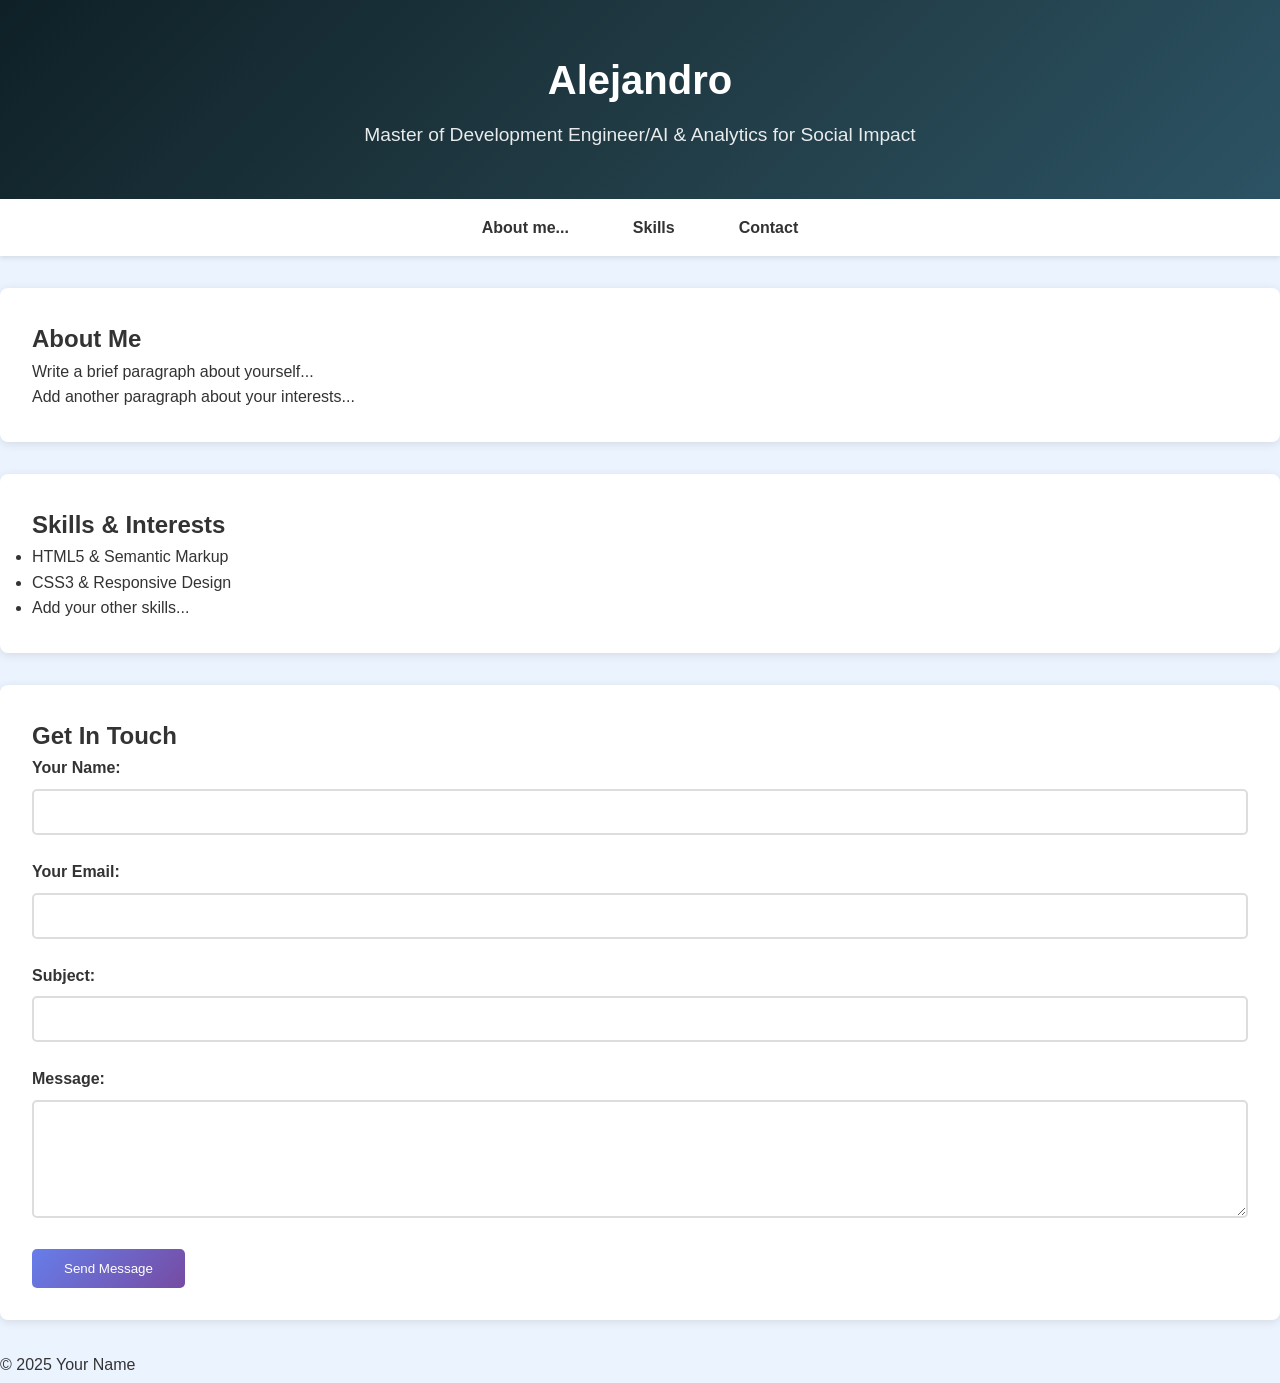
==== index.html @ a24b921d "New html and css structure with navigation and contact form" ====
<!DOCTYPE html>
<html lang="en">
<head>
    <meta charset="UTF-8">
    <meta name="viewport" content="width=device-width, initial-scale=1.0">
    <title>My Profile - [Your Name]</title>
    <link rel="stylesheet" href="style.css">
</head>
<body>
    <!-- Students will build the semantic structure here -->
    <!-- This starter gives them the basic HTML5 document structure -->
    
    <!-- Header section - students will add -->
    <header>
    <h1>Alejandro</h1>
    <p class="tagline">Master of Development Engineer/AI & Analytics for Social Impact</p>
</header>
    <!-- Main navigation - students will add -->
<nav>
    <ul>
        <li><a href="#about">About me...</a></li>
        <li><a href="#skills">Skills</a></li>
        <li><a href="#contact">Contact</a></li>
    </ul>
</nav>
    <!-- Main content area - students will add -->
    <main>
    <!-- We'll add sections here -->
    </main>
        <!-- About section -->
        <section id="about">
            <h2>About Me</h2>
            <p>Write a brief paragraph about yourself...</p>
            <p>Add another paragraph about your interests...</p>
        </section>


        <!-- Skills section -->
        <section id="skills">
            <h2>Skills & Interests</h2>
            <ul class="skills-list">
                <li>HTML5 & Semantic Markup</li>
                <li>CSS3 & Responsive Design</li>
                <li>Add your other skills...</li>
            </ul>
        </section>
        <!-- Contact section - forms will be introduced here -->
        <section id="contact">
            <h2>Get In Touch</h2>
            <p>
                <form action="#" method="post" class="contact-form">
                <div class="form-group">
                    <label for="name">Your Name:</label>
                    <input type="text" id="name" name="name" required>
                </div>
                
                <div class="form-group">
                    <label for="email">Your Email:</label>
                    <input type="email" id="email" name="email" required>
                </div>
                
                <div class="form-group">
                    <label for="subject">Subject:</label>
                    <input type="text" id="subject" name="subject">
                </div>
                
                <div class="form-group">
                    <label for="message">Message:</label>
                    <textarea id="message" name="message" rows="5" required></textarea>
                </div>
                
                <button type="submit">Send Message</button>
                </form>
            </p>
        </section>
        
    <!-- Footer - students will add -->
    <footer>
    <p>&copy; 2025 Your Name</p>
    </footer>
</body>
</html>
---- style.css ----
/* Week 3 Project - Personal Profile Page Starter CSS */

/* Reset and base styles */
* {
    margin: 0;
    padding: 0;
    box-sizing: border-box;
}

body {
    font-family: Arial, sans-serif;
    line-height: 1.6;
    color: #333;
    background-color: #ebf3ff;
}

/* Students will add styles here during the project */

/* Header styles - to be added */
header {
    background: linear-gradient(135deg, #0f2027 0%, #203a43 50%, #2c5364 100%);
    color: white;
    text-align: center;
    padding: 3rem 0;
}

header h1 {
    font-size: 2.5rem;
    margin-bottom: 0.5rem;
}

.tagline {
    font-size: 1.2rem;
    opacity: 0.9;
}
/* Navigation styles - to be added */
nav {
    background-color: white;
    padding: 1rem 0;
    box-shadow: 0 2px 5px rgba(0,0,0,0.1);
}

nav ul {
    list-style: none;
    display: flex;
    justify-content: center;
    gap: 2rem;
}

nav a {
    text-decoration: none;
    color: #333;
    font-weight: bold;
    padding: 0.5rem 1rem;
    border-radius: 5px;
    transition: background-color 0.3s ease;
}

nav a:hover {
    background-color: #667eea;
    color: white;
}
main {
    max-width: 800px;
    margin: 2rem auto;
    padding: 0 1rem;
}

section {
    background-color: white;
    margin-bottom: 2rem;
    padding: 2rem;
    border-radius: 8px;
    box-shadow: 0 2px 10px rgba(0,0,0,0.1);
}

/* Form styling */
.form-group {
    margin-bottom: 1.5rem;
}

label {
    display: block;
    margin-bottom: 0.5rem;
    font-weight: bold;
}

input[type="text"],
input[type="email"],
textarea {
    width: 100%;
    padding: 0.75rem;
    border: 2px solid #ddd;
    border-radius: 5px;
    font-size: 1rem;
}

input:focus,
textarea:focus {
    outline: none;
    border-color: #667eea;
}

button {
    background: linear-gradient(135deg, #667eea 0%, #764ba2 100%);
    color: white;
    padding: 0.75rem 2rem;
    border: none;
    border-radius: 5px;
    cursor: pointer;
}
/* Main content styles - to be added */

/* Form styles - to be added when we introduce forms */

/* Footer styles - to be added */
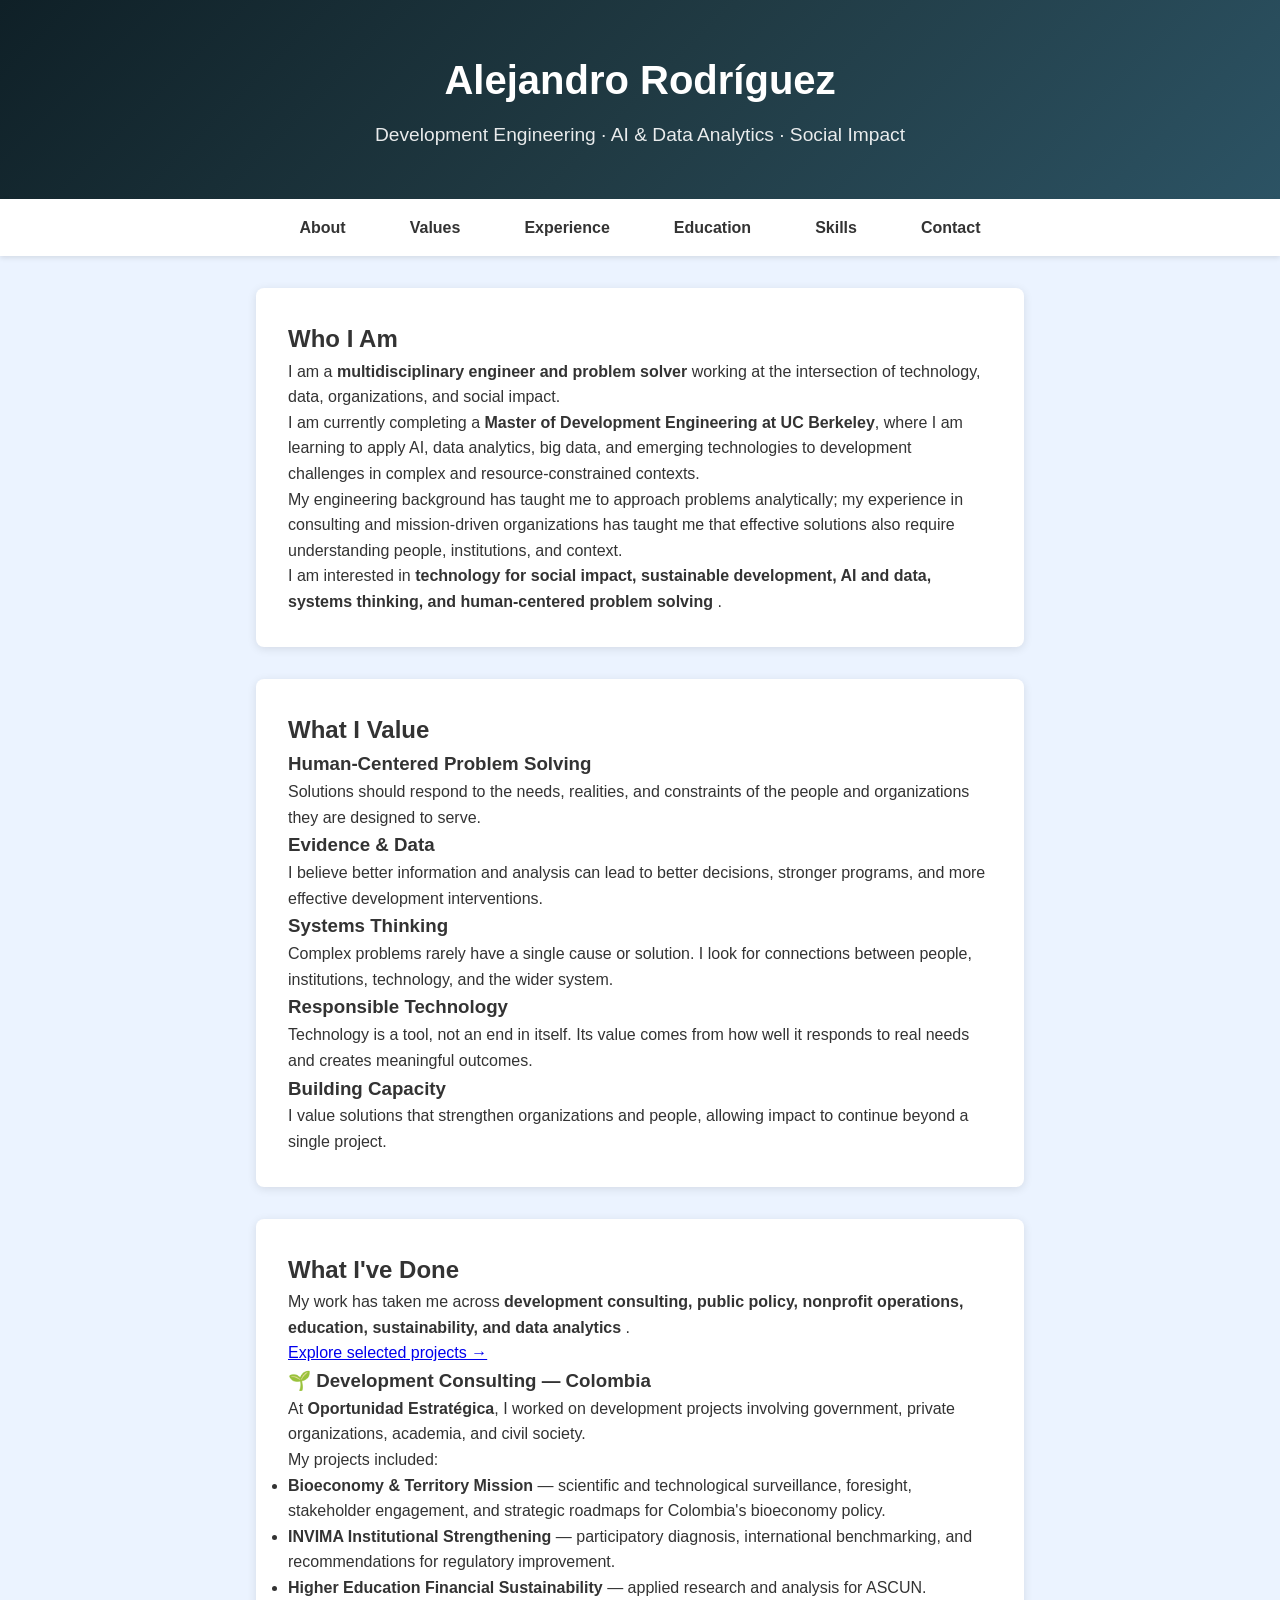
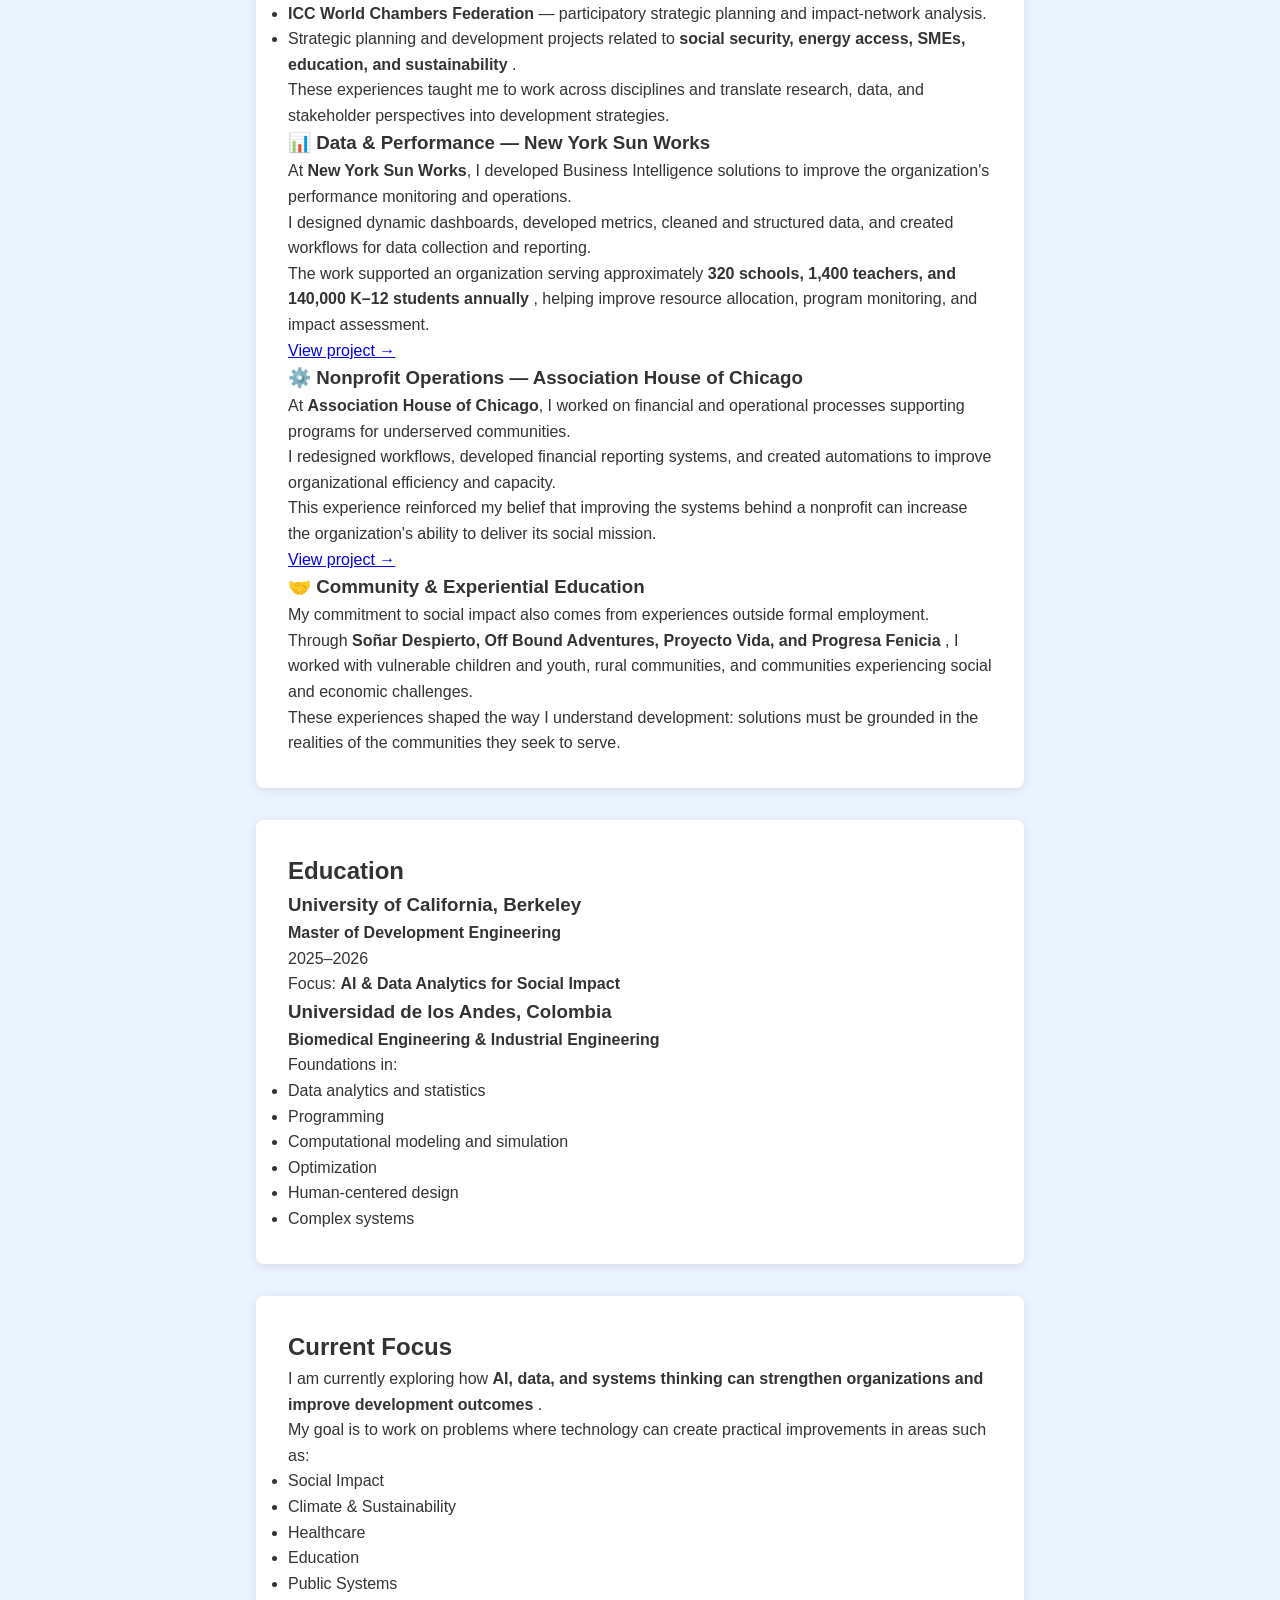
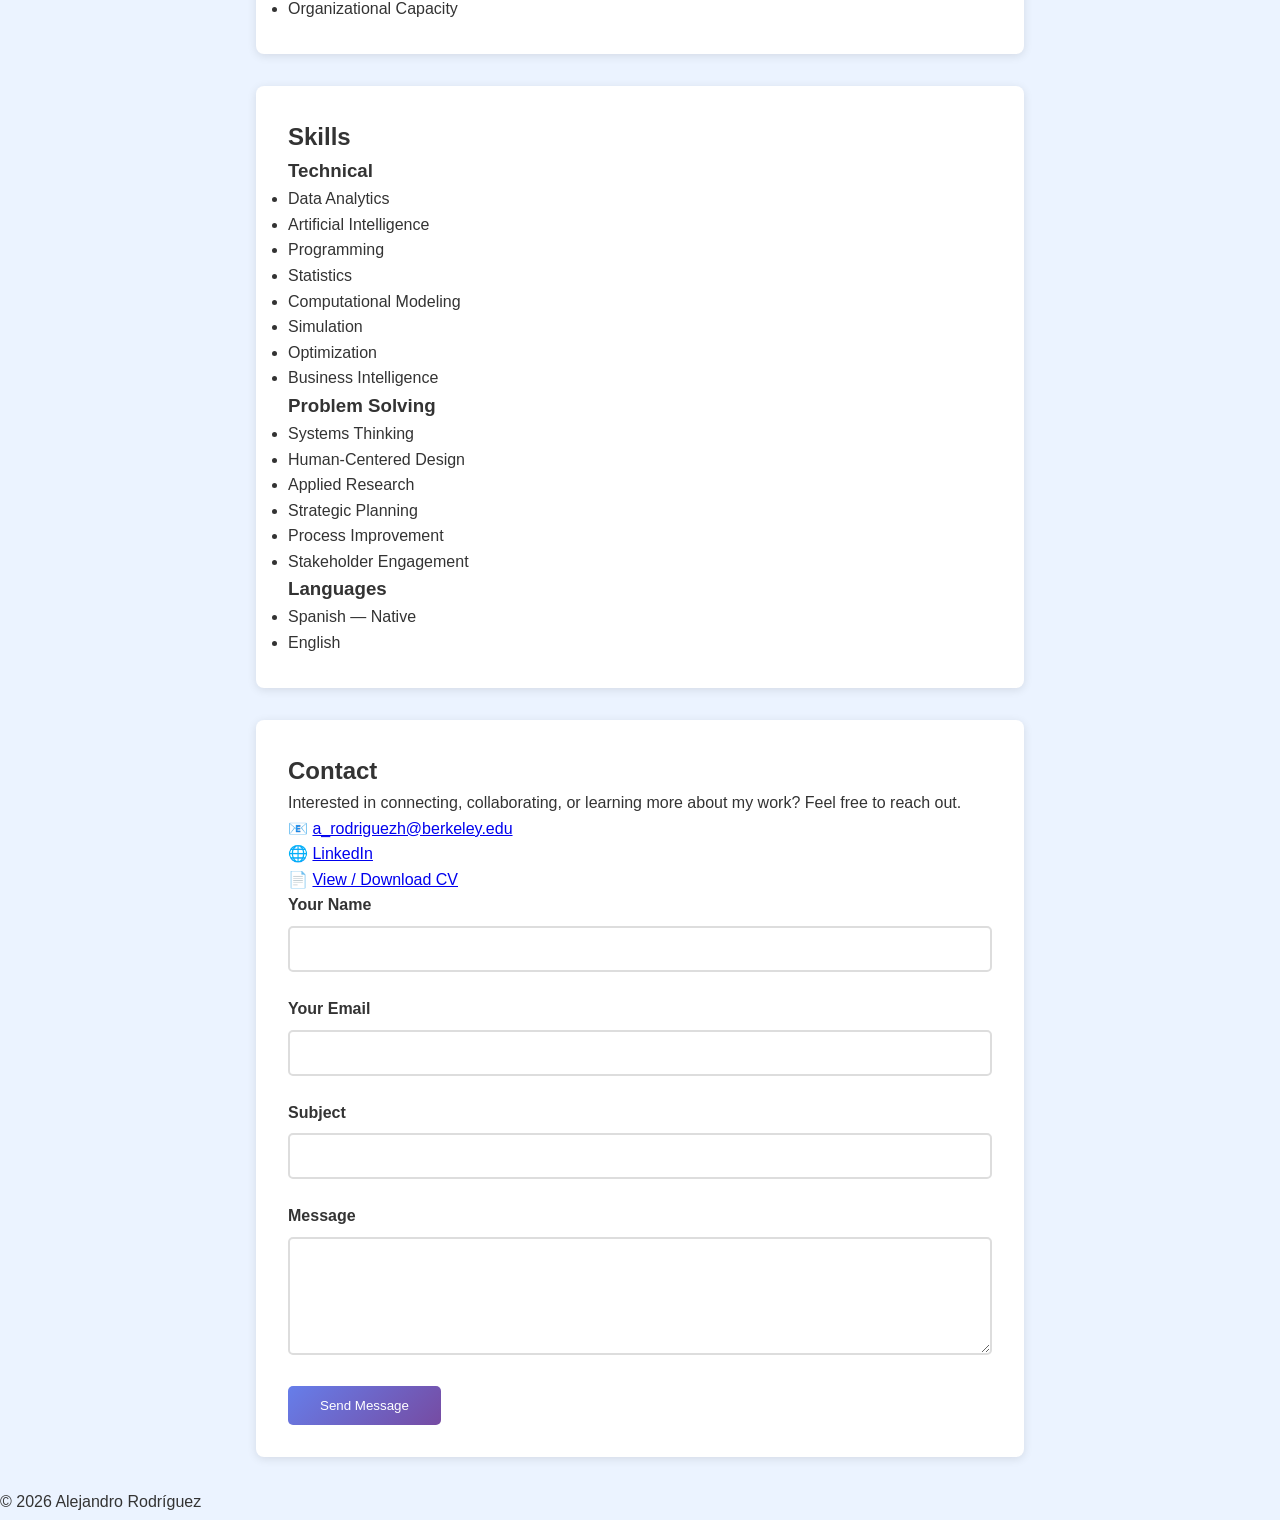
==== commit 619221f0: "New elements added to the html" ====
--- a/index.html
+++ b/index.html
@@ -1,82 +1,558 @@
 <!DOCTYPE html>
 <html lang="en">
+
 <head>
     <meta charset="UTF-8">
     <meta name="viewport" content="width=device-width, initial-scale=1.0">
-    <title>My Profile - [Your Name]</title>
+
+    <title>Alejandro Rodríguez | Development Engineering & Data</title>
+
+    <meta
+        name="description"
+        content="Personal portfolio of Alejandro Rodríguez, a multidisciplinary engineer working at the intersection of technology, data, development, and social impact."
+    >
+
     <link rel="stylesheet" href="style.css">
 </head>
+
 <body>
-    <!-- Students will build the semantic structure here -->
-    <!-- This starter gives them the basic HTML5 document structure -->
-    
-    <!-- Header section - students will add -->
+
+    <!-- =========================================================
+         HEADER / HERO
+         ========================================================= -->
     <header>
-    <h1>Alejandro</h1>
-    <p class="tagline">Master of Development Engineer/AI & Analytics for Social Impact</p>
-</header>
-    <!-- Main navigation - students will add -->
-<nav>
-    <ul>
-        <li><a href="#about">About me...</a></li>
-        <li><a href="#skills">Skills</a></li>
-        <li><a href="#contact">Contact</a></li>
-    </ul>
-</nav>
-    <!-- Main content area - students will add -->
+        <h1>Alejandro Rodríguez</h1>
+
+        <p class="tagline">
+            Development Engineering · AI & Data Analytics · Social Impact
+        </p>
+    </header>
+
+
+    <!-- =========================================================
+         NAVIGATION
+         ========================================================= -->
+    <nav aria-label="Main navigation">
+        <ul>
+            <li><a href="#about">About</a></li>
+            <li><a href="#values">Values</a></li>
+            <li><a href="#experience">Experience</a></li>
+            <li><a href="#education">Education</a></li>
+            <li><a href="#skills">Skills</a></li>
+            <li><a href="#contact">Contact</a></li>
+        </ul>
+    </nav>
+
+
+    <!-- =========================================================
+         MAIN CONTENT
+         ========================================================= -->
     <main>
-    <!-- We'll add sections here -->
+
+        <!-- =====================================================
+             WHO I AM
+             ===================================================== -->
+        <section id="about">
+            <h2>Who I Am</h2>
+
+            <p>
+                I am a <strong>multidisciplinary engineer and problem solver</strong>
+                working at the intersection of technology, data, organizations,
+                and social impact.
+            </p>
+
+            <p>
+                I am currently completing a
+                <strong>Master of Development Engineering at UC Berkeley</strong>,
+                where I am learning to apply AI, data analytics, big data, and
+                emerging technologies to development challenges in complex and
+                resource-constrained contexts.
+            </p>
+
+            <p>
+                My engineering background has taught me to approach problems
+                analytically; my experience in consulting and mission-driven
+                organizations has taught me that effective solutions also require
+                understanding people, institutions, and context.
+            </p>
+
+            <p>
+                I am interested in
+                <strong>
+                    technology for social impact, sustainable development,
+                    AI and data, systems thinking, and human-centered
+                    problem solving
+                </strong>.
+            </p>
+        </section>
+
+
+        <!-- =====================================================
+             WHAT I VALUE
+             ===================================================== -->
+        <section id="values">
+            <h2>What I Value</h2>
+
+            <div class="values-grid">
+
+                <article class="value-card">
+                    <h3>Human-Centered Problem Solving</h3>
+                    <p>
+                        Solutions should respond to the needs, realities, and
+                        constraints of the people and organizations they are
+                        designed to serve.
+                    </p>
+                </article>
+
+                <article class="value-card">
+                    <h3>Evidence &amp; Data</h3>
+                    <p>
+                        I believe better information and analysis can lead to
+                        better decisions, stronger programs, and more effective
+                        development interventions.
+                    </p>
+                </article>
+
+                <article class="value-card">
+                    <h3>Systems Thinking</h3>
+                    <p>
+                        Complex problems rarely have a single cause or solution.
+                        I look for connections between people, institutions,
+                        technology, and the wider system.
+                    </p>
+                </article>
+
+                <article class="value-card">
+                    <h3>Responsible Technology</h3>
+                    <p>
+                        Technology is a tool, not an end in itself. Its value
+                        comes from how well it responds to real needs and creates
+                        meaningful outcomes.
+                    </p>
+                </article>
+
+                <article class="value-card">
+                    <h3>Building Capacity</h3>
+                    <p>
+                        I value solutions that strengthen organizations and
+                        people, allowing impact to continue beyond a single
+                        project.
+                    </p>
+                </article>
+
+            </div>
+        </section>
+
+
+        <!-- =====================================================
+             EXPERIENCE / WHAT I'VE DONE
+             ===================================================== -->
+        <section id="experience">
+            <h2>What I've Done</h2>
+
+            <p>
+                My work has taken me across
+                <strong>
+                    development consulting, public policy, nonprofit operations,
+                    education, sustainability, and data analytics
+                </strong>.
+            </p>
+
+            <p>
+                <a href="projects.html">Explore selected projects →</a>
+            </p>
+
+
+            <!-- Development Consulting -->
+            <article class="experience-card">
+                <h3>🌱 Development Consulting — Colombia</h3>
+
+                <p>
+                    At <strong>Oportunidad Estratégica</strong>, I worked on
+                    development projects involving government, private
+                    organizations, academia, and civil society.
+                </p>
+
+                <p>My projects included:</p>
+
+                <ul>
+                    <li>
+                        <strong>Bioeconomy &amp; Territory Mission</strong> —
+                        scientific and technological surveillance, foresight,
+                        stakeholder engagement, and strategic roadmaps for
+                        Colombia's bioeconomy policy.
+                    </li>
+
+                    <li>
+                        <strong>INVIMA Institutional Strengthening</strong> —
+                        participatory diagnosis, international benchmarking,
+                        and recommendations for regulatory improvement.
+                    </li>
+
+                    <li>
+                        <strong>Higher Education Financial Sustainability</strong>
+                        — applied research and analysis for ASCUN.
+                    </li>
+
+                    <li>
+                        <strong>ICC World Chambers Federation</strong> —
+                        participatory strategic planning and impact-network
+                        analysis.
+                    </li>
+
+                    <li>
+                        Strategic planning and development projects related to
+                        <strong>
+                            social security, energy access, SMEs, education,
+                            and sustainability
+                        </strong>.
+                    </li>
+                </ul>
+
+                <p>
+                    These experiences taught me to work across disciplines and
+                    translate research, data, and stakeholder perspectives into
+                    development strategies.
+                </p>
+            </article>
+
+
+            <!-- New York Sun Works -->
+            <article class="experience-card">
+                <h3>📊 Data &amp; Performance — New York Sun Works</h3>
+
+                <p>
+                    At <strong>New York Sun Works</strong>, I developed Business
+                    Intelligence solutions to improve the organization's
+                    performance monitoring and operations.
+                </p>
+
+                <p>
+                    I designed dynamic dashboards, developed metrics, cleaned and
+                    structured data, and created workflows for data collection
+                    and reporting.
+                </p>
+
+                <p>
+                    The work supported an organization serving approximately
+                    <strong>
+                        320 schools, 1,400 teachers, and 140,000 K–12 students
+                        annually
+                    </strong>,
+                    helping improve resource allocation, program monitoring,
+                    and impact assessment.
+                </p>
+
+                <p>
+                    <a href="projects.html">View project →</a>
+                </p>
+            </article>
+
+
+            <!-- Association House -->
+            <article class="experience-card">
+                <h3>⚙️ Nonprofit Operations — Association House of Chicago</h3>
+
+                <p>
+                    At <strong>Association House of Chicago</strong>, I worked on
+                    financial and operational processes supporting programs for
+                    underserved communities.
+                </p>
+
+                <p>
+                    I redesigned workflows, developed financial reporting
+                    systems, and created automations to improve organizational
+                    efficiency and capacity.
+                </p>
+
+                <p>
+                    This experience reinforced my belief that improving the
+                    systems behind a nonprofit can increase the organization's
+                    ability to deliver its social mission.
+                </p>
+
+                <p>
+                    <a href="projects.html">View project →</a>
+                </p>
+            </article>
+
+
+            <!-- Community Experience -->
+            <article class="experience-card">
+                <h3>🤝 Community &amp; Experiential Education</h3>
+
+                <p>
+                    My commitment to social impact also comes from experiences
+                    outside formal employment.
+                </p>
+
+                <p>
+                    Through
+                    <strong>
+                        Soñar Despierto, Off Bound Adventures, Proyecto Vida,
+                        and Progresa Fenicia
+                    </strong>,
+                    I worked with vulnerable children and youth, rural
+                    communities, and communities experiencing social and
+                    economic challenges.
+                </p>
+
+                <p>
+                    These experiences shaped the way I understand development:
+                    solutions must be grounded in the realities of the
+                    communities they seek to serve.
+                </p>
+            </article>
+
+        </section>
+
+
+        <!-- =====================================================
+             EDUCATION
+             ===================================================== -->
+        <section id="education">
+            <h2>Education</h2>
+
+
+            <!-- UC Berkeley -->
+            <article class="education-card">
+                <h3>University of California, Berkeley</h3>
+
+                <p>
+                    <strong>Master of Development Engineering</strong><br>
+                    2025–2026
+                </p>
+
+                <p>
+                    Focus:
+                    <strong>AI &amp; Data Analytics for Social Impact</strong>
+                </p>
+            </article>
+
+
+            <!-- Universidad de los Andes -->
+            <article class="education-card">
+                <h3>Universidad de los Andes, Colombia</h3>
+
+                <p>
+                    <strong>
+                        Biomedical Engineering &amp; Industrial Engineering
+                    </strong>
+                </p>
+
+                <p>Foundations in:</p>
+
+                <ul>
+                    <li>Data analytics and statistics</li>
+                    <li>Programming</li>
+                    <li>Computational modeling and simulation</li>
+                    <li>Optimization</li>
+                    <li>Human-centered design</li>
+                    <li>Complex systems</li>
+                </ul>
+            </article>
+
+        </section>
+
+
+        <!-- =====================================================
+             CURRENT FOCUS
+             ===================================================== -->
+        <section id="focus">
+            <h2>Current Focus</h2>
+
+            <p>
+                I am currently exploring how
+                <strong>
+                    AI, data, and systems thinking can strengthen organizations
+                    and improve development outcomes
+                </strong>.
+            </p>
+
+            <p>
+                My goal is to work on problems where technology can create
+                practical improvements in areas such as:
+            </p>
+
+            <ul class="focus-list">
+                <li>Social Impact</li>
+                <li>Climate &amp; Sustainability</li>
+                <li>Healthcare</li>
+                <li>Education</li>
+                <li>Public Systems</li>
+                <li>Organizational Capacity</li>
+            </ul>
+        </section>
+
+
+        <!-- =====================================================
+             SKILLS
+             ===================================================== -->
+        <section id="skills">
+            <h2>Skills</h2>
+
+
+            <!-- Technical Skills -->
+            <article class="skills-group">
+                <h3>Technical</h3>
+
+                <ul class="skills-list">
+                    <li>Data Analytics</li>
+                    <li>Artificial Intelligence</li>
+                    <li>Programming</li>
+                    <li>Statistics</li>
+                    <li>Computational Modeling</li>
+                    <li>Simulation</li>
+                    <li>Optimization</li>
+                    <li>Business Intelligence</li>
+                </ul>
+            </article>
+
+
+            <!-- Problem Solving Skills -->
+            <article class="skills-group">
+                <h3>Problem Solving</h3>
+
+                <ul class="skills-list">
+                    <li>Systems Thinking</li>
+                    <li>Human-Centered Design</li>
+                    <li>Applied Research</li>
+                    <li>Strategic Planning</li>
+                    <li>Process Improvement</li>
+                    <li>Stakeholder Engagement</li>
+                </ul>
+            </article>
+
+
+            <!-- Languages -->
+            <article class="skills-group">
+                <h3>Languages</h3>
+
+                <ul class="skills-list">
+                    <li>Spanish — Native</li>
+                    <li>English</li>
+                </ul>
+            </article>
+
+        </section>
+
+
+        <!-- =====================================================
+             CONTACT
+             ===================================================== -->
+        <!-- =====================================================
+        ===================================================== -->
+        <section id="contact">
+            <h2>Contact</h2>
+
+            <p>
+                Interested in connecting, collaborating, or learning more about my work?
+                Feel free to reach out.
+            </p>
+
+            <!-- Direct Contact Links -->
+            <div class="contact-links">
+
+                <p>
+                    📧
+                    <a href="mailto:a_rodriguezh@berkeley.edu">
+                        a_rodriguezh@berkeley.edu
+                    </a>
+                </p>
+
+                <p>
+                    🌐
+                    <a
+                        href="https://www.linkedin.com/in/alejandrorodriguezhern%C3%A1ndez/"
+                        target="_blank"
+                        rel="noopener noreferrer"
+                    >
+                        LinkedIn
+                    </a>
+                </p>
+
+                <p>
+                    📄
+                    <a
+                        href="YOUR-CV-FILE.pdf"
+                        target="_blank"
+                    >
+                        View / Download CV
+                    </a>
+                </p>
+
+            </div>
+
+
+            <!-- Contact Form -->
+            <form action="#" method="post" class="contact-form">
+
+                <div class="form-group">
+                    <label for="name">Your Name</label>
+
+                    <input
+                        type="text"
+                        id="name"
+                        name="name"
+                        required
+                    >
+                </div>
+
+
+                <div class="form-group">
+                    <label for="email">Your Email</label>
+
+                    <input
+                        type="email"
+                        id="email"
+                        name="email"
+                        required
+                    >
+                </div>
+
+
+                <div class="form-group">
+                    <label for="subject">Subject</label>
+
+                    <input
+                        type="text"
+                        id="subject"
+                        name="subject"
+                    >
+                </div>
+
+
+                <div class="form-group">
+                    <label for="message">Message</label>
+
+                    <textarea
+                        id="message"
+                        name="message"
+                        rows="5"
+                        required
+                    ></textarea>
+                </div>
+
+
+                <button type="submit">
+                    Send Message
+                </button>
+
+            </form>
+        </section>
+
     </main>
-        <!-- About section -->
-        <section id="about">
-            <h2>About Me</h2>
-            <p>Write a brief paragraph about yourself...</p>
-            <p>Add another paragraph about your interests...</p>
-        </section>
-
-
-        <!-- Skills section -->
-        <section id="skills">
-            <h2>Skills & Interests</h2>
-            <ul class="skills-list">
-                <li>HTML5 & Semantic Markup</li>
-                <li>CSS3 & Responsive Design</li>
-                <li>Add your other skills...</li>
-            </ul>
-        </section>
-        <!-- Contact section - forms will be introduced here -->
-        <section id="contact">
-            <h2>Get In Touch</h2>
-            <p>
-                <form action="#" method="post" class="contact-form">
-                <div class="form-group">
-                    <label for="name">Your Name:</label>
-                    <input type="text" id="name" name="name" required>
-                </div>
-                
-                <div class="form-group">
-                    <label for="email">Your Email:</label>
-                    <input type="email" id="email" name="email" required>
-                </div>
-                
-                <div class="form-group">
-                    <label for="subject">Subject:</label>
-                    <input type="text" id="subject" name="subject">
-                </div>
-                
-                <div class="form-group">
-                    <label for="message">Message:</label>
-                    <textarea id="message" name="message" rows="5" required></textarea>
-                </div>
-                
-                <button type="submit">Send Message</button>
-                </form>
-            </p>
-        </section>
-        
-    <!-- Footer - students will add -->
+
+
+    <!-- =========================================================
+         FOOTER
+         ========================================================= -->
     <footer>
-    <p>&copy; 2025 Your Name</p>
+        <p>
+            &copy; 2026 Alejandro Rodríguez
+        </p>
     </footer>
+
 </body>
+
 </html>
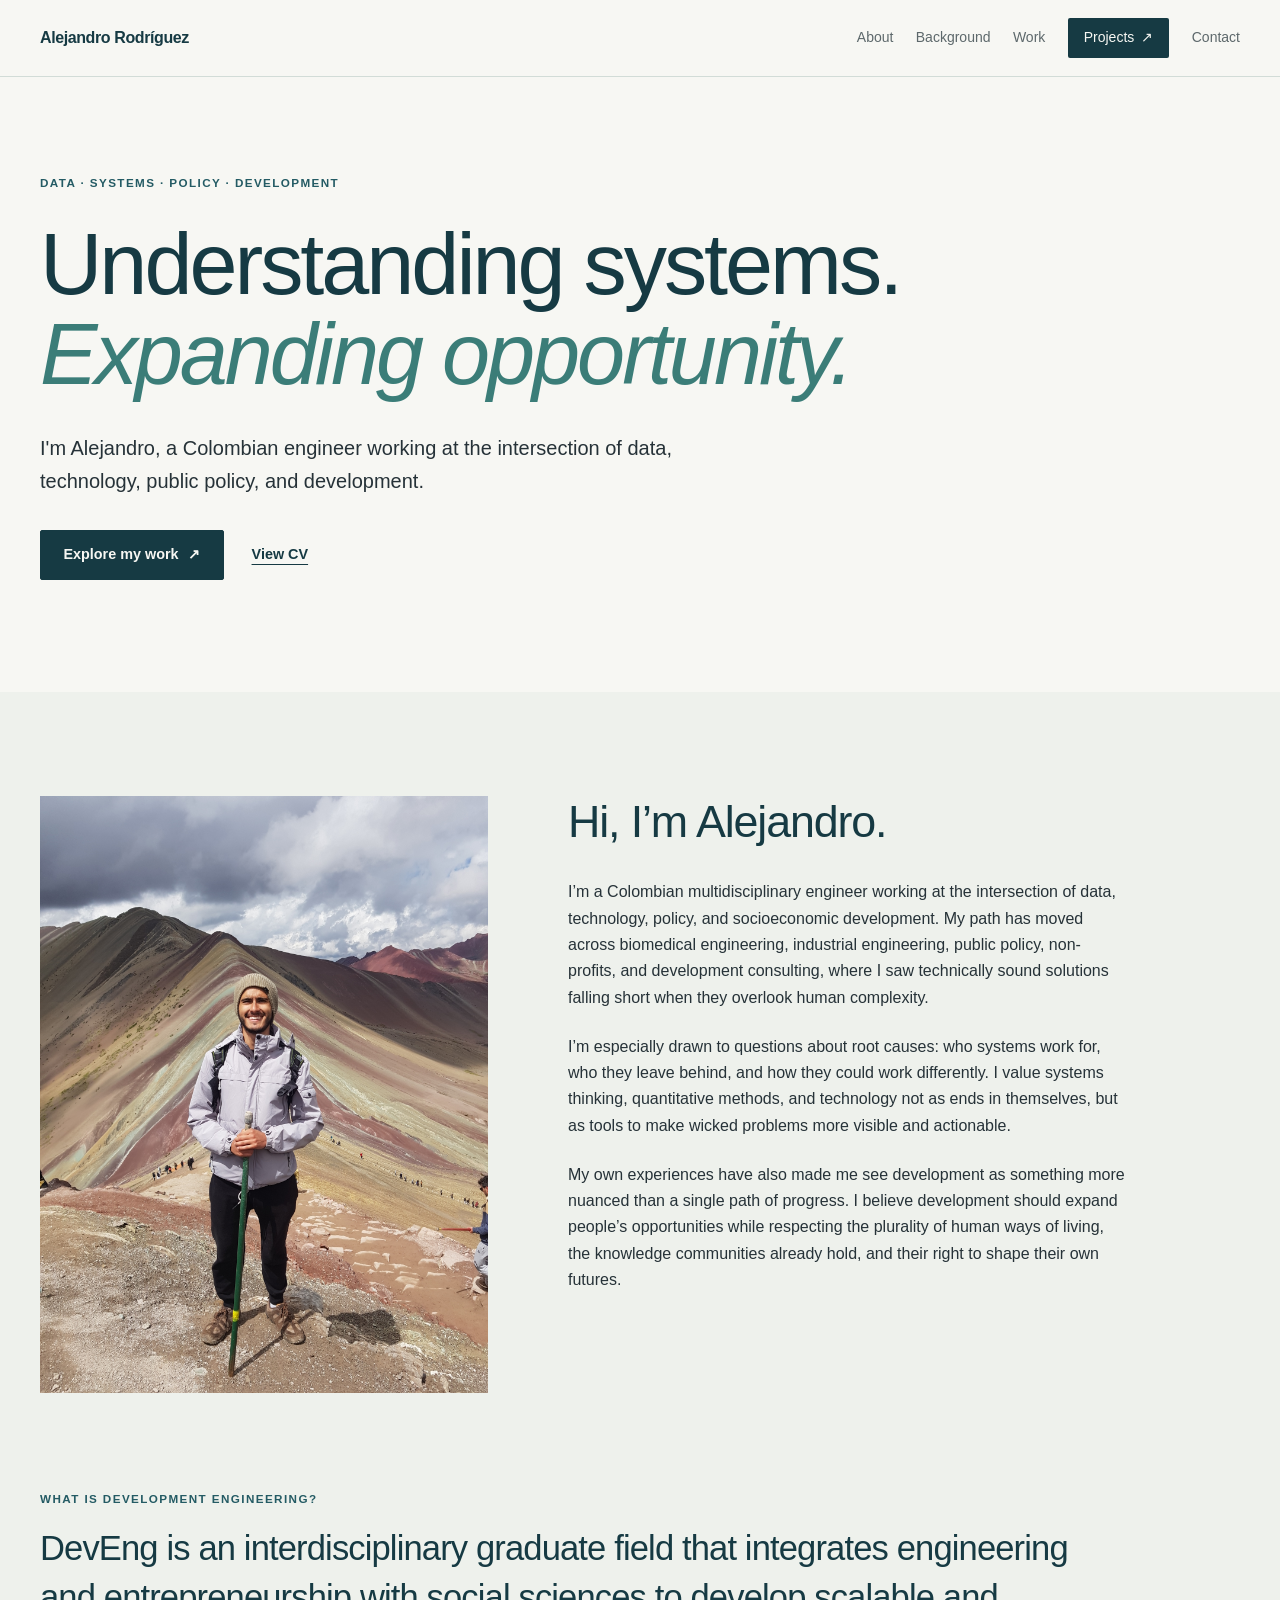
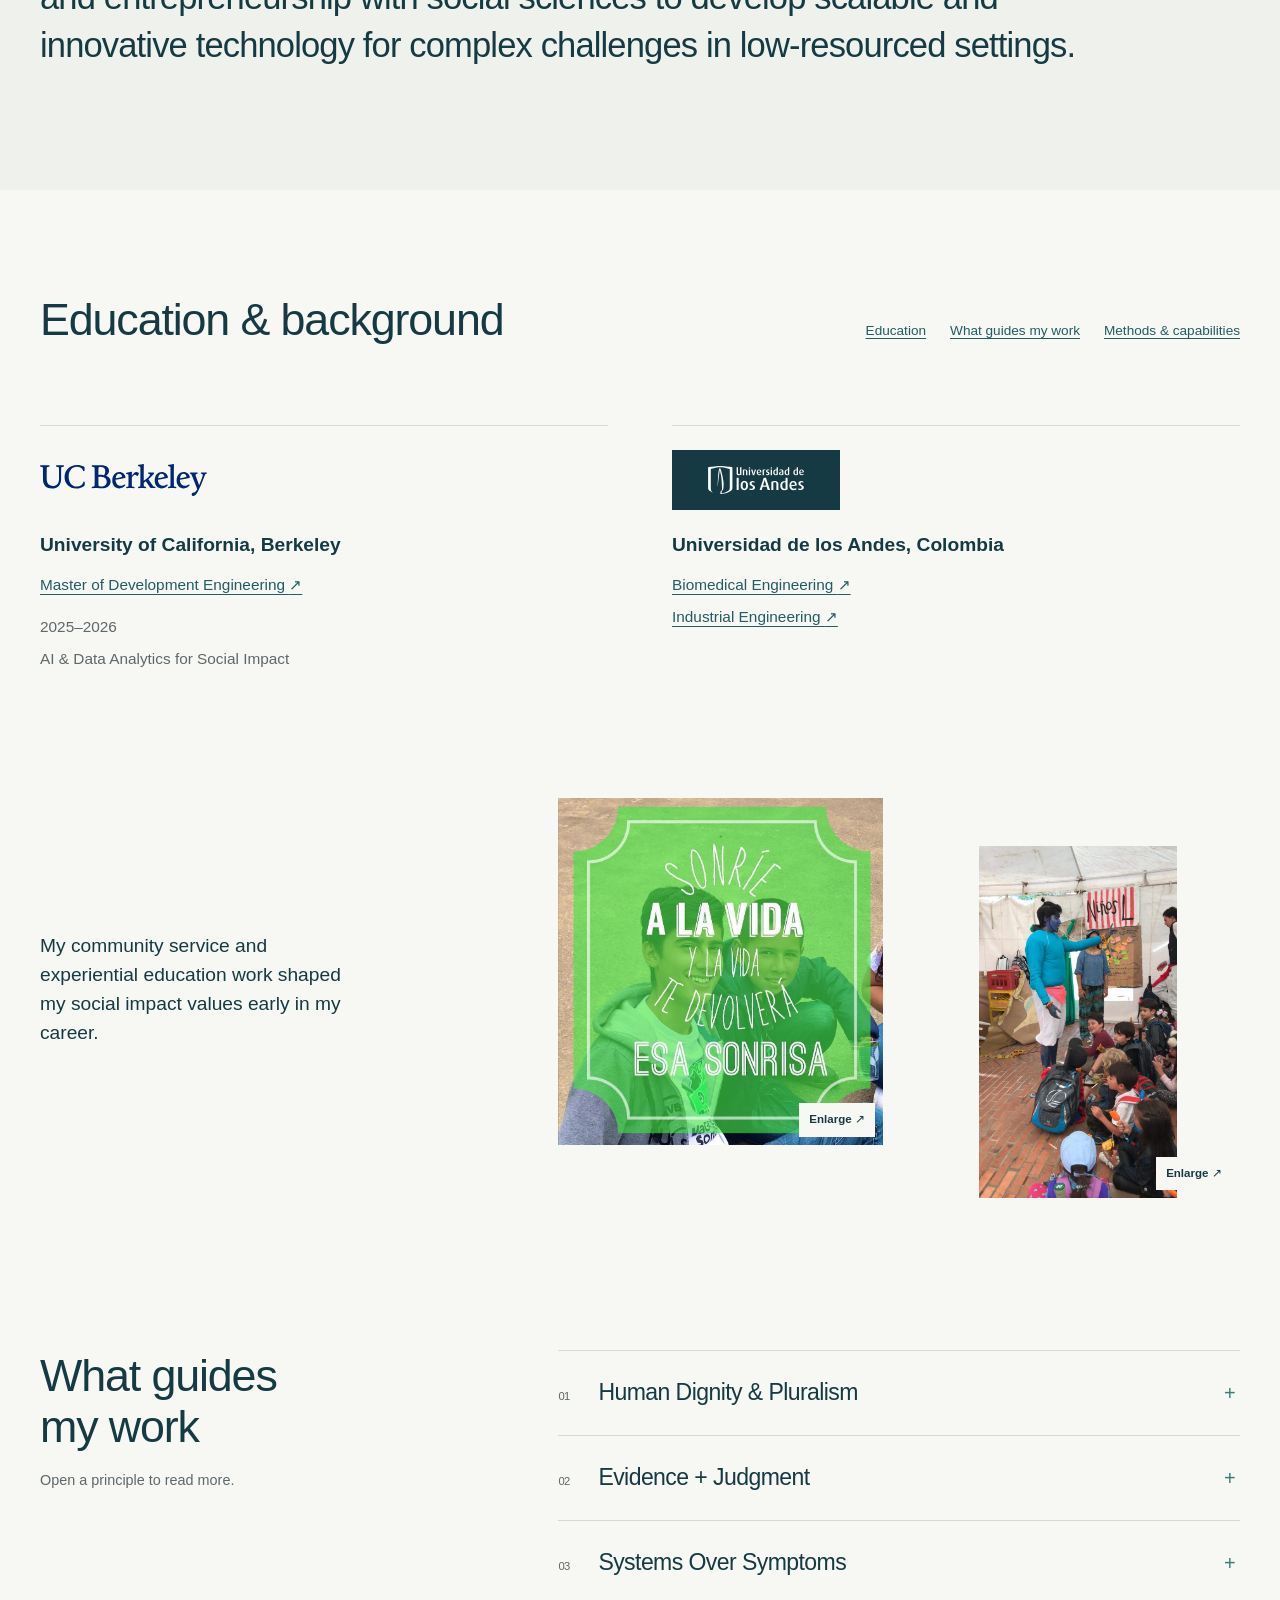
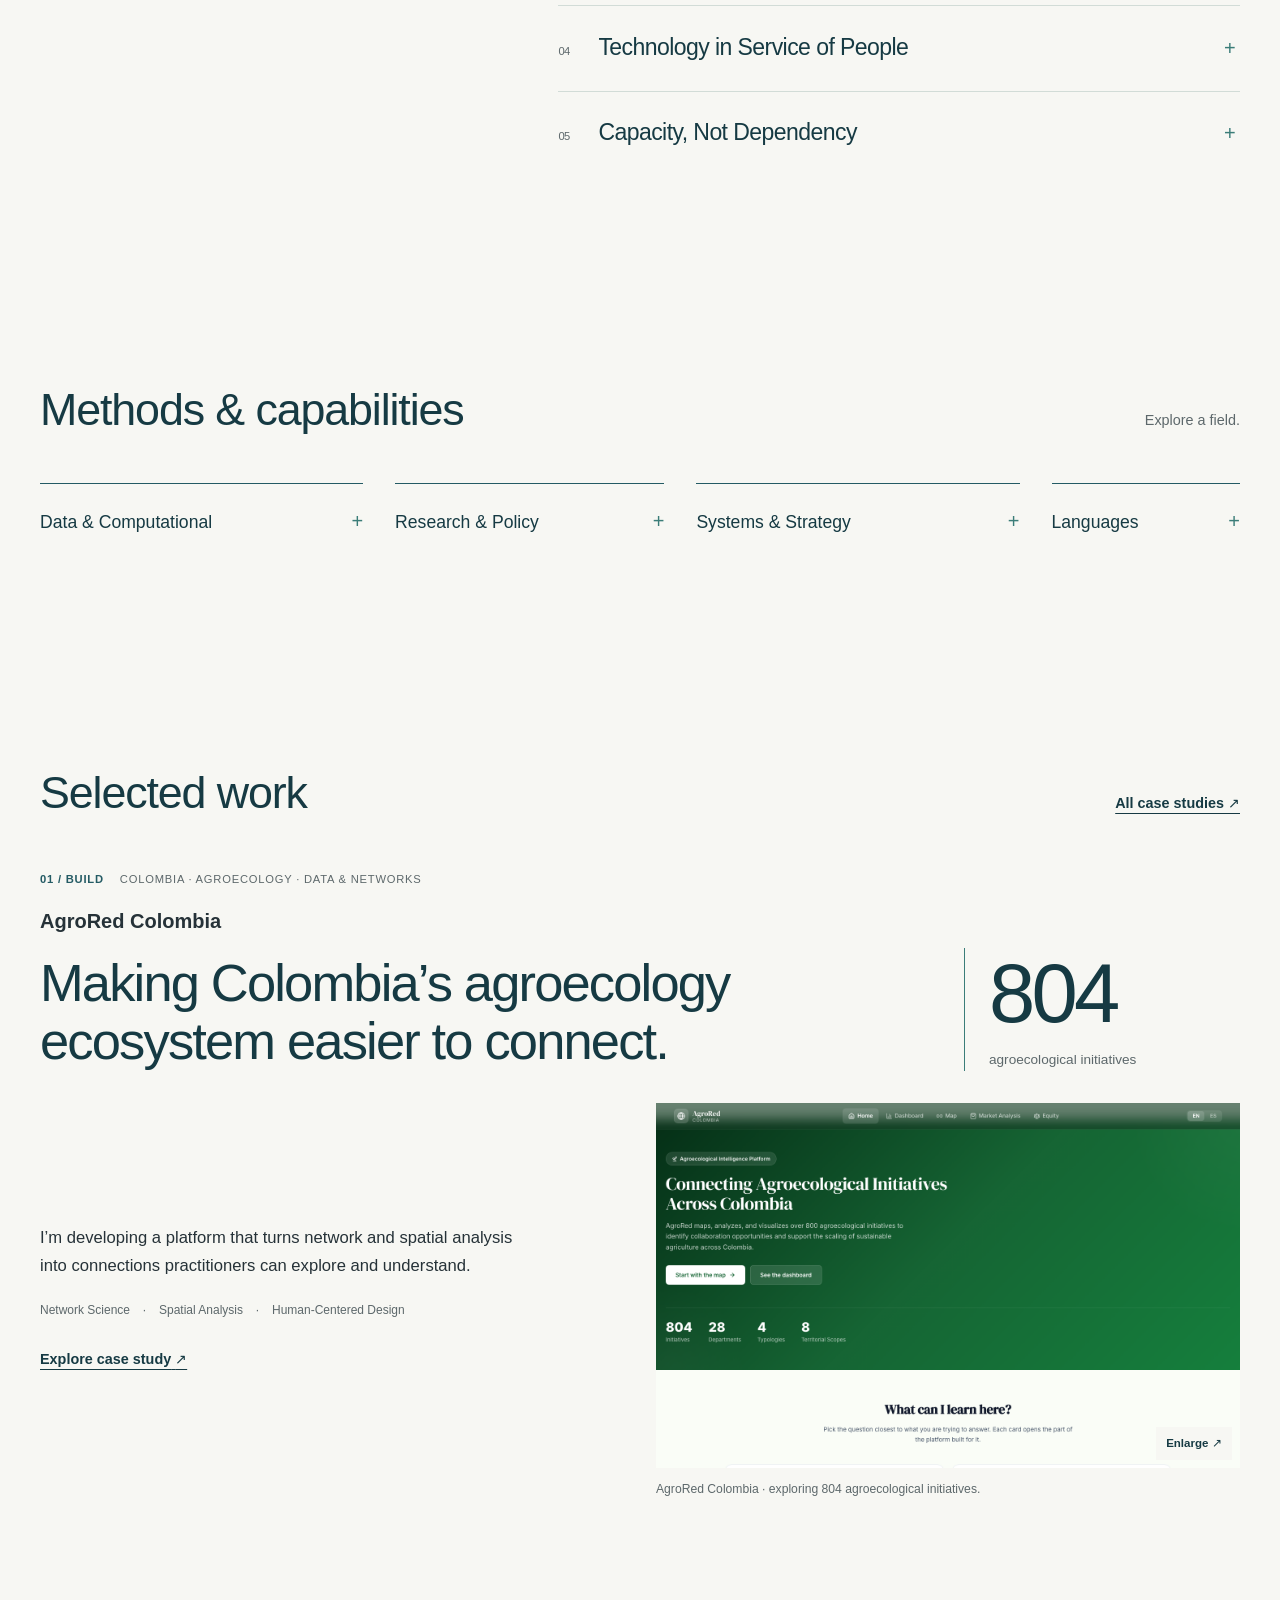
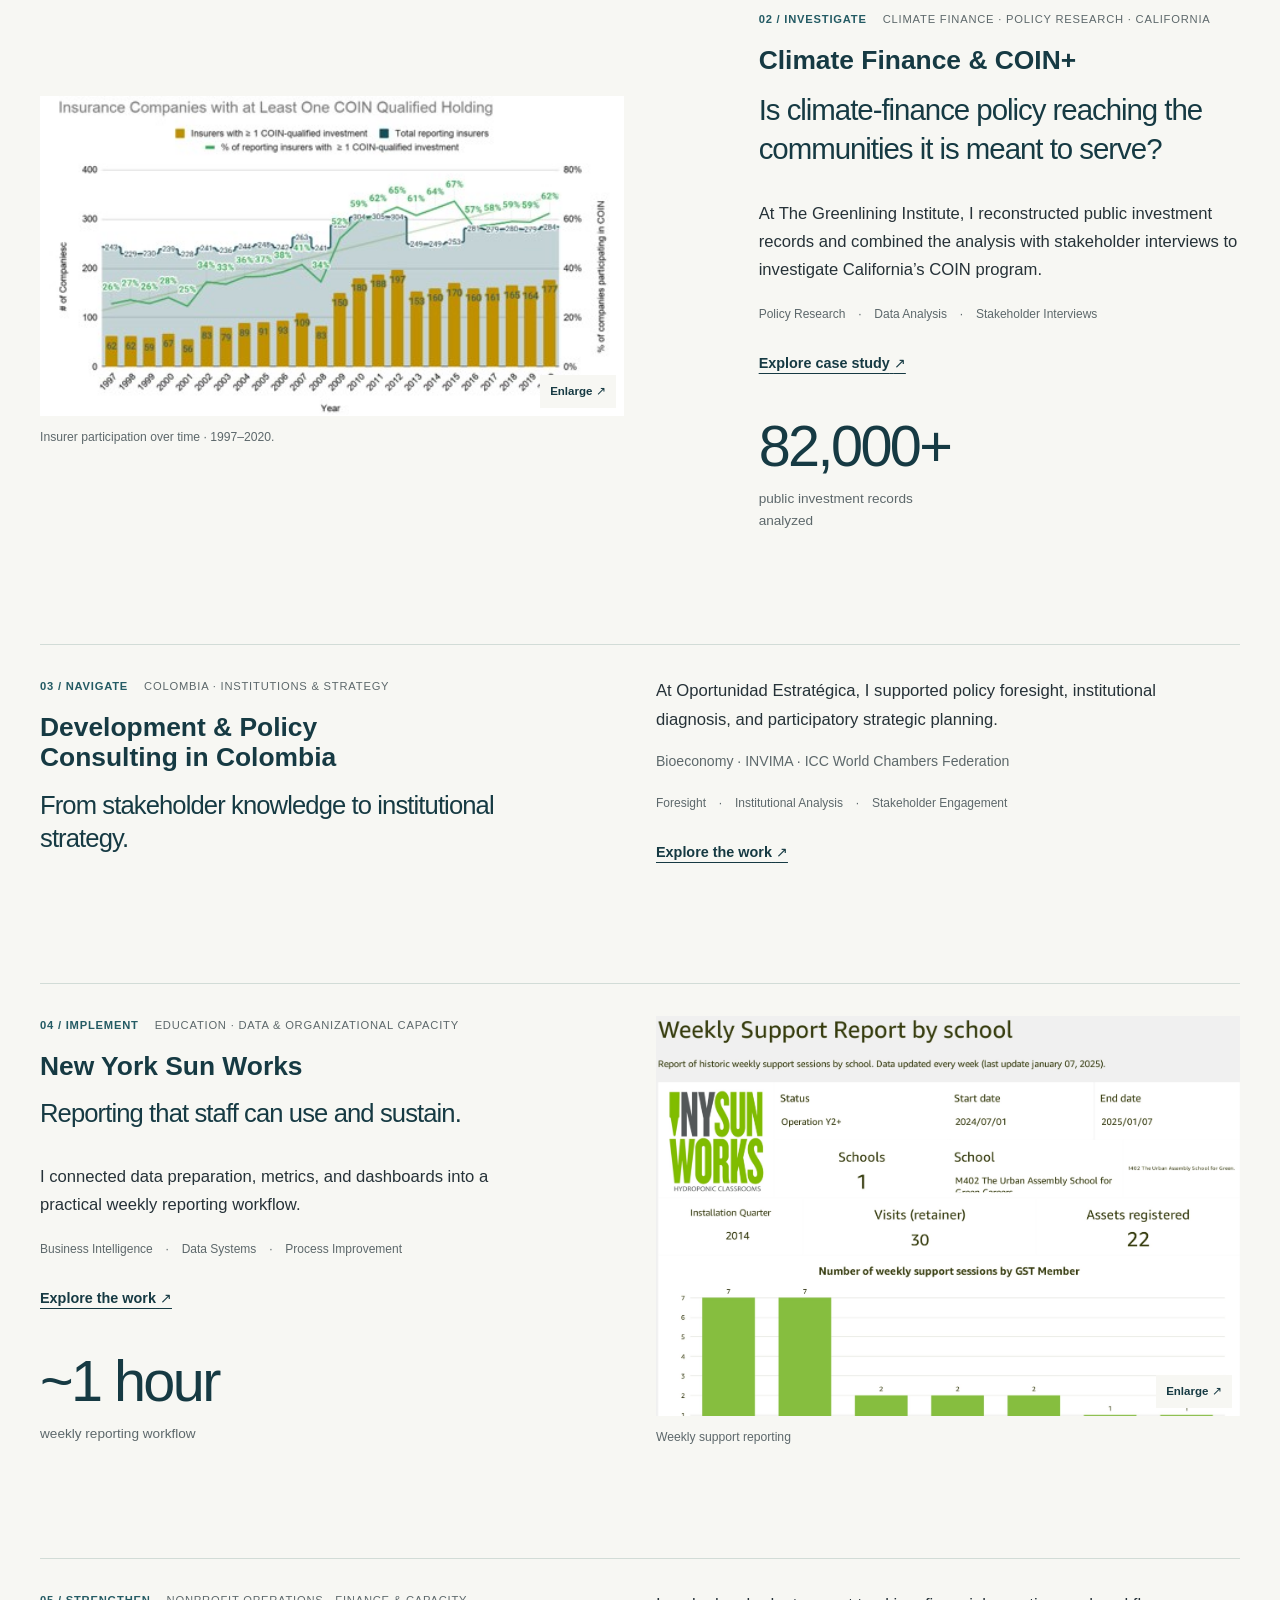
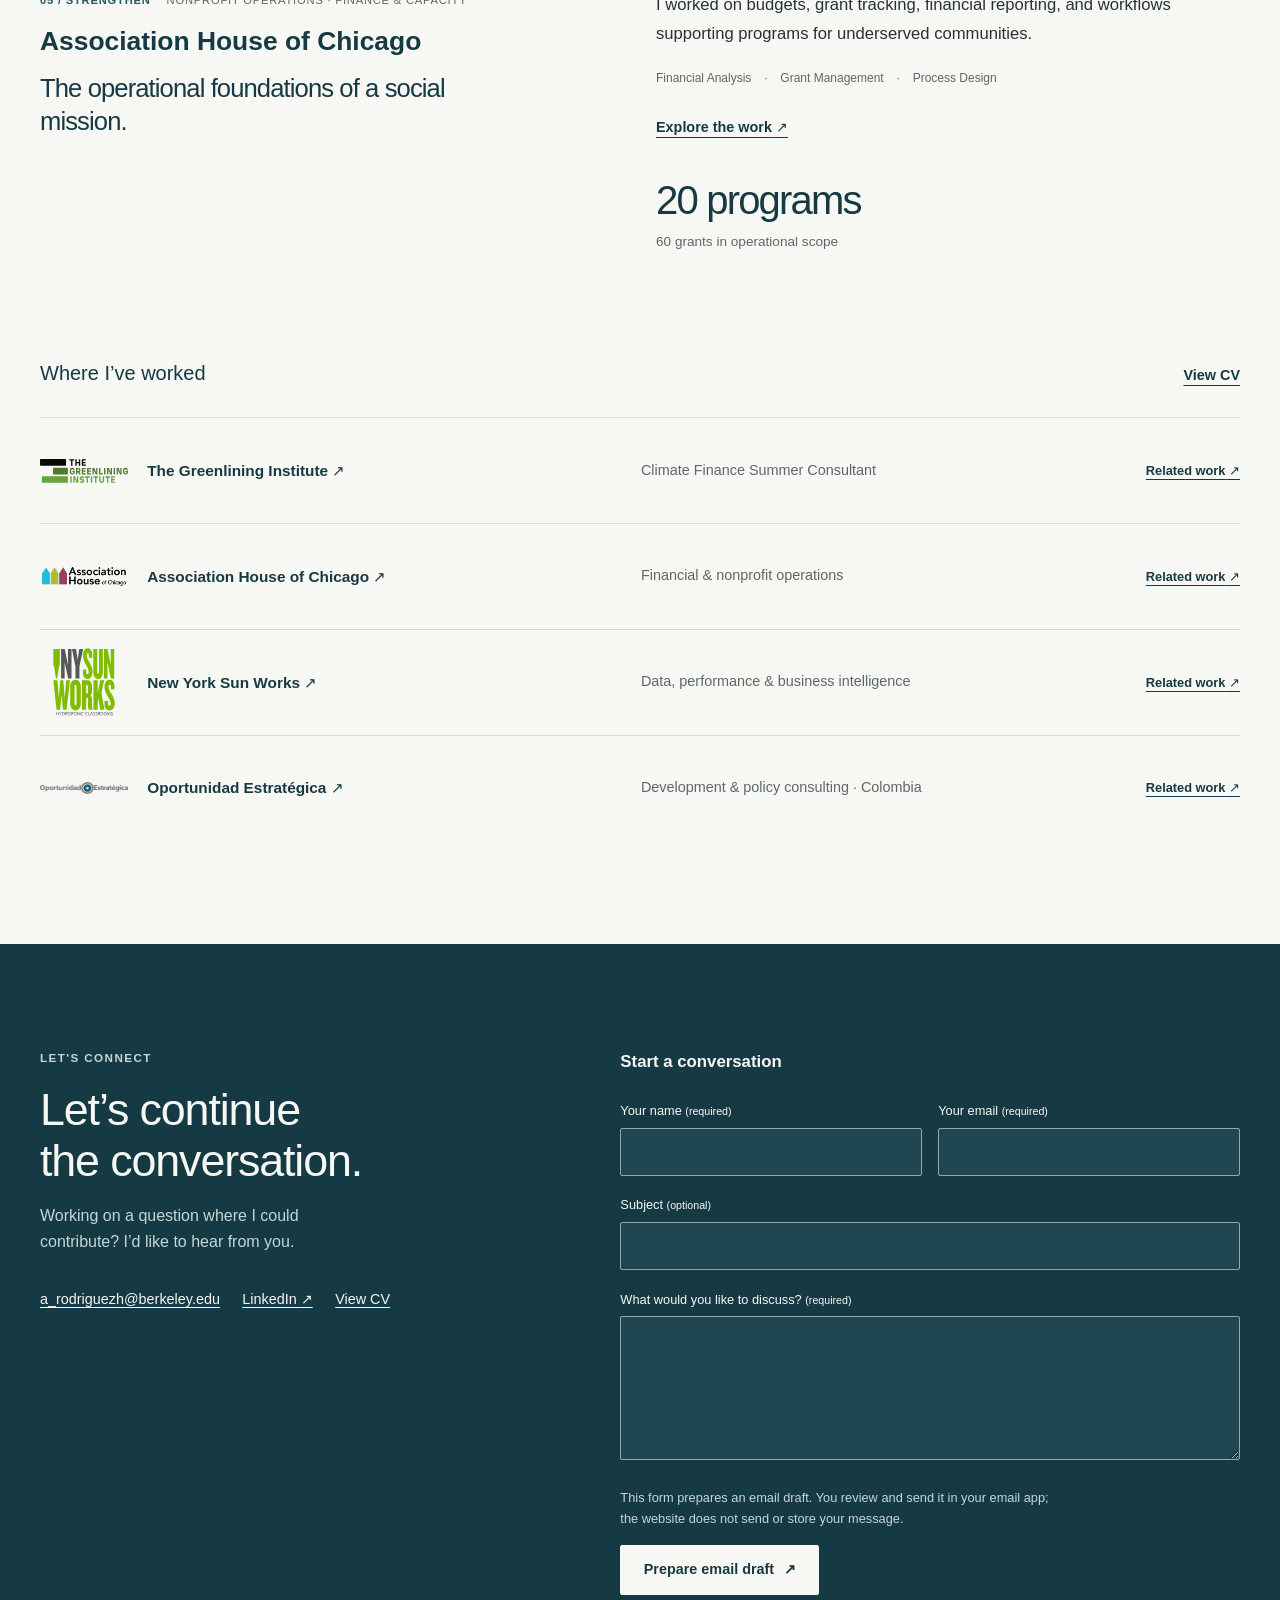
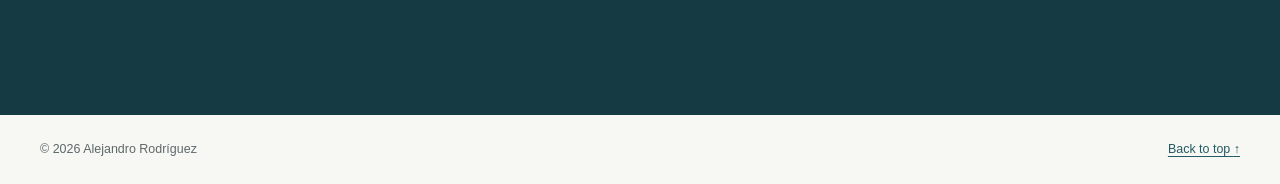
==== commit b70a59b9: "Refine portfolio layout, navigation, and project presentation" ====
--- a/index.html
+++ b/index.html
@@ -1,558 +1,134 @@
 <!DOCTYPE html>
 <html lang="en">
-
 <head>
     <meta charset="UTF-8">
     <meta name="viewport" content="width=device-width, initial-scale=1.0">
-
-    <title>Alejandro Rodríguez | Development Engineering & Data</title>
-
-    <meta
-        name="description"
-        content="Personal portfolio of Alejandro Rodríguez, a multidisciplinary engineer working at the intersection of technology, data, development, and social impact."
-    >
-
-    <link rel="stylesheet" href="style.css">
+    <meta name="description" content="Alejandro Rodríguez: data, systems, policy, and development. Selected work in agroecology, climate finance, and mission-driven organizations.">
+    <meta name="theme-color" content="#163A43">
+    <title>Alejandro Rodríguez | Data, Systems & Development</title>
+    <link rel="preconnect" href="https://cdn.fontshare.com" crossorigin>
+    <link rel="stylesheet" href="css/base.css">
+    <link rel="stylesheet" href="css/layout.css">
+    <link rel="stylesheet" href="css/components.css">
+    <link rel="stylesheet" href="css/responsive.css">
+    <!-- Data loads first; both scripts wait for the HTML. -->
+    <script src="js/data.js" defer></script>
+    <script src="js/display.js" defer></script>
 </head>
-
-<body>
-
-    <!-- =========================================================
-         HEADER / HERO
-         ========================================================= -->
-    <header>
-        <h1>Alejandro Rodríguez</h1>
-
-        <p class="tagline">
-            Development Engineering · AI & Data Analytics · Social Impact
-        </p>
+<body class="home-page">
+    <a class="skip-link" href="#main-content">Skip to content</a>
+    <header class="site-header">
+        <div class="container nav-shell">
+            <a class="brand" href="index.html" aria-label="Alejandro Rodríguez, home" data-owner="name">Alejandro Rodríguez</a>
+            <button class="menu-button" type="button" aria-expanded="false" aria-controls="site-navigation" hidden>Menu <span class="menu-icon" aria-hidden="true"></span></button>
+            <nav id="site-navigation" class="site-navigation" aria-label="Main navigation">
+                <ul class="nav-links">
+                    <li><a href="#about">About</a></li>
+                    <li><a href="#background">Background</a></li>
+                    <li><a href="#work">Work</a></li>
+                    <li><a class="nav-projects" href="projects.html">Projects <span aria-hidden="true">↗</span></a></li>
+                    <li><a href="#contact">Contact</a></li>
+                </ul>
+            </nav>
+        </div>
     </header>
-
-
-    <!-- =========================================================
-         NAVIGATION
-         ========================================================= -->
-    <nav aria-label="Main navigation">
-        <ul>
-            <li><a href="#about">About</a></li>
-            <li><a href="#values">Values</a></li>
-            <li><a href="#experience">Experience</a></li>
-            <li><a href="#education">Education</a></li>
-            <li><a href="#skills">Skills</a></li>
-            <li><a href="#contact">Contact</a></li>
-        </ul>
-    </nav>
-
-
-    <!-- =========================================================
-         MAIN CONTENT
-         ========================================================= -->
-    <main>
-
-        <!-- =====================================================
-             WHO I AM
-             ===================================================== -->
-        <section id="about">
-            <h2>Who I Am</h2>
-
-            <p>
-                I am a <strong>multidisciplinary engineer and problem solver</strong>
-                working at the intersection of technology, data, organizations,
-                and social impact.
-            </p>
-
-            <p>
-                I am currently completing a
-                <strong>Master of Development Engineering at UC Berkeley</strong>,
-                where I am learning to apply AI, data analytics, big data, and
-                emerging technologies to development challenges in complex and
-                resource-constrained contexts.
-            </p>
-
-            <p>
-                My engineering background has taught me to approach problems
-                analytically; my experience in consulting and mission-driven
-                organizations has taught me that effective solutions also require
-                understanding people, institutions, and context.
-            </p>
-
-            <p>
-                I am interested in
-                <strong>
-                    technology for social impact, sustainable development,
-                    AI and data, systems thinking, and human-centered
-                    problem solving
-                </strong>.
-            </p>
-        </section>
-
-
-        <!-- =====================================================
-             WHAT I VALUE
-             ===================================================== -->
-        <section id="values">
-            <h2>What I Value</h2>
-
-            <div class="values-grid">
-
-                <article class="value-card">
-                    <h3>Human-Centered Problem Solving</h3>
-                    <p>
-                        Solutions should respond to the needs, realities, and
-                        constraints of the people and organizations they are
-                        designed to serve.
-                    </p>
-                </article>
-
-                <article class="value-card">
-                    <h3>Evidence &amp; Data</h3>
-                    <p>
-                        I believe better information and analysis can lead to
-                        better decisions, stronger programs, and more effective
-                        development interventions.
-                    </p>
-                </article>
-
-                <article class="value-card">
-                    <h3>Systems Thinking</h3>
-                    <p>
-                        Complex problems rarely have a single cause or solution.
-                        I look for connections between people, institutions,
-                        technology, and the wider system.
-                    </p>
-                </article>
-
-                <article class="value-card">
-                    <h3>Responsible Technology</h3>
-                    <p>
-                        Technology is a tool, not an end in itself. Its value
-                        comes from how well it responds to real needs and creates
-                        meaningful outcomes.
-                    </p>
-                </article>
-
-                <article class="value-card">
-                    <h3>Building Capacity</h3>
-                    <p>
-                        I value solutions that strengthen organizations and
-                        people, allowing impact to continue beyond a single
-                        project.
-                    </p>
-                </article>
-
+    <main id="main-content" tabindex="-1">
+        <section class="container hero" aria-labelledby="hero-title">
+            <div class="hero-copy">
+                <p class="eyebrow" data-hero="label">Data · Systems · Policy · Development</p>
+                <h1 id="hero-title"><span data-hero="headline">Understanding systems.</span> <em data-hero="emphasis">Expanding opportunity.</em></h1>
+                <p id="focus" class="hero-lead" data-owner="introduction">I'm Alejandro, a Colombian engineer working at the intersection of data, technology, public policy, and development.</p>
+                <div class="button-row">
+                    <a class="button" href="#work">Explore my work <span aria-hidden="true">↗</span></a>
+                    <a class="text-link" href="assets/CVAlejandroRodriguezHernandez09072026.pdf" data-cv>View CV</a>
+                </div>
             </div>
         </section>
-
-
-        <!-- =====================================================
-             EXPERIENCE / WHAT I'VE DONE
-             ===================================================== -->
-        <section id="experience">
-            <h2>What I've Done</h2>
-
-            <p>
-                My work has taken me across
-                <strong>
-                    development consulting, public policy, nonprofit operations,
-                    education, sustainability, and data analytics
-                </strong>.
-            </p>
-
-            <p>
-                <a href="projects.html">Explore selected projects →</a>
-            </p>
-
-
-            <!-- Development Consulting -->
-            <article class="experience-card">
-                <h3>🌱 Development Consulting — Colombia</h3>
-
-                <p>
-                    At <strong>Oportunidad Estratégica</strong>, I worked on
-                    development projects involving government, private
-                    organizations, academia, and civil society.
-                </p>
-
-                <p>My projects included:</p>
-
-                <ul>
-                    <li>
-                        <strong>Bioeconomy &amp; Territory Mission</strong> —
-                        scientific and technological surveillance, foresight,
-                        stakeholder engagement, and strategic roadmaps for
-                        Colombia's bioeconomy policy.
-                    </li>
-
-                    <li>
-                        <strong>INVIMA Institutional Strengthening</strong> —
-                        participatory diagnosis, international benchmarking,
-                        and recommendations for regulatory improvement.
-                    </li>
-
-                    <li>
-                        <strong>Higher Education Financial Sustainability</strong>
-                        — applied research and analysis for ASCUN.
-                    </li>
-
-                    <li>
-                        <strong>ICC World Chambers Federation</strong> —
-                        participatory strategic planning and impact-network
-                        analysis.
-                    </li>
-
-                    <li>
-                        Strategic planning and development projects related to
-                        <strong>
-                            social security, energy access, SMEs, education,
-                            and sustainability
-                        </strong>.
-                    </li>
-                </ul>
-
-                <p>
-                    These experiences taught me to work across disciplines and
-                    translate research, data, and stakeholder perspectives into
-                    development strategies.
-                </p>
-            </article>
-
-
-            <!-- New York Sun Works -->
-            <article class="experience-card">
-                <h3>📊 Data &amp; Performance — New York Sun Works</h3>
-
-                <p>
-                    At <strong>New York Sun Works</strong>, I developed Business
-                    Intelligence solutions to improve the organization's
-                    performance monitoring and operations.
-                </p>
-
-                <p>
-                    I designed dynamic dashboards, developed metrics, cleaned and
-                    structured data, and created workflows for data collection
-                    and reporting.
-                </p>
-
-                <p>
-                    The work supported an organization serving approximately
-                    <strong>
-                        320 schools, 1,400 teachers, and 140,000 K–12 students
-                        annually
-                    </strong>,
-                    helping improve resource allocation, program monitoring,
-                    and impact assessment.
-                </p>
-
-                <p>
-                    <a href="projects.html">View project →</a>
-                </p>
-            </article>
-
-
-            <!-- Association House -->
-            <article class="experience-card">
-                <h3>⚙️ Nonprofit Operations — Association House of Chicago</h3>
-
-                <p>
-                    At <strong>Association House of Chicago</strong>, I worked on
-                    financial and operational processes supporting programs for
-                    underserved communities.
-                </p>
-
-                <p>
-                    I redesigned workflows, developed financial reporting
-                    systems, and created automations to improve organizational
-                    efficiency and capacity.
-                </p>
-
-                <p>
-                    This experience reinforced my belief that improving the
-                    systems behind a nonprofit can increase the organization's
-                    ability to deliver its social mission.
-                </p>
-
-                <p>
-                    <a href="projects.html">View project →</a>
-                </p>
-            </article>
-
-
-            <!-- Community Experience -->
-            <article class="experience-card">
-                <h3>🤝 Community &amp; Experiential Education</h3>
-
-                <p>
-                    My commitment to social impact also comes from experiences
-                    outside formal employment.
-                </p>
-
-                <p>
-                    Through
-                    <strong>
-                        Soñar Despierto, Off Bound Adventures, Proyecto Vida,
-                        and Progresa Fenicia
-                    </strong>,
-                    I worked with vulnerable children and youth, rural
-                    communities, and communities experiencing social and
-                    economic challenges.
-                </p>
-
-                <p>
-                    These experiences shaped the way I understand development:
-                    solutions must be grounded in the realities of the
-                    communities they seek to serve.
-                </p>
-            </article>
-
+        <section id="about" class="section about-section" aria-labelledby="about-title">
+            <div class="container about-layout">
+                <div id="about-portrait" class="about-portrait"></div>
+                <div class="about-copy"><h2 id="about-title">Hi, I’m Alejandro.</h2><div id="about-content" class="prose"></div></div>
+                <div class="education-statement"><p class="eyebrow">What is Development Engineering?</p><p id="development-definition" class="definition"></p></div>
+            </div>
         </section>
-
-
-        <!-- =====================================================
-             EDUCATION
-             ===================================================== -->
-        <section id="education">
-            <h2>Education</h2>
-
-
-            <!-- UC Berkeley -->
-            <article class="education-card">
-                <h3>University of California, Berkeley</h3>
-
-                <p>
-                    <strong>Master of Development Engineering</strong><br>
-                    2025–2026
-                </p>
-
-                <p>
-                    Focus:
-                    <strong>AI &amp; Data Analytics for Social Impact</strong>
-                </p>
-            </article>
-
-
-            <!-- Universidad de los Andes -->
-            <article class="education-card">
-                <h3>Universidad de los Andes, Colombia</h3>
-
-                <p>
-                    <strong>
-                        Biomedical Engineering &amp; Industrial Engineering
-                    </strong>
-                </p>
-
-                <p>Foundations in:</p>
-
-                <ul>
-                    <li>Data analytics and statistics</li>
-                    <li>Programming</li>
-                    <li>Computational modeling and simulation</li>
-                    <li>Optimization</li>
-                    <li>Human-centered design</li>
-                    <li>Complex systems</li>
-                </ul>
-            </article>
-
+        <div id="background" class="background-group">
+        <section id="education" class="section background-section" aria-labelledby="education-title">
+            <div class="container">
+                <header class="section-heading"><h2 id="education-title">Education & background</h2>
+                    <nav class="section-links" aria-label="Background sections"><a href="#education">Education</a><a href="#values">What guides my work</a><a href="#skills">Methods & capabilities</a></nav>
+                </header>
+                <div id="education-list" class="education-grid"></div>
+            </div>
         </section>
-
-
-        <!-- =====================================================
-             CURRENT FOCUS
-             ===================================================== -->
-        <section id="focus">
-            <h2>Current Focus</h2>
-
-            <p>
-                I am currently exploring how
-                <strong>
-                    AI, data, and systems thinking can strengthen organizations
-                    and improve development outcomes
-                </strong>.
-            </p>
-
-            <p>
-                My goal is to work on problems where technology can create
-                practical improvements in areas such as:
-            </p>
-
-            <ul class="focus-list">
-                <li>Social Impact</li>
-                <li>Climate &amp; Sustainability</li>
-                <li>Healthcare</li>
-                <li>Education</li>
-                <li>Public Systems</li>
-                <li>Organizational Capacity</li>
-            </ul>
+            <div id="community-content" class="container community-story"></div>
+        <section id="values" class="section principles-section" aria-labelledby="values-title">
+            <div class="container editorial-grid">
+                <header class="section-intro"><h2 id="values-title">What guides<br>my work</h2><p class="disclosure-hint">Open a principle to read more.</p></header>
+                <ol id="principles-list" class="principles-list"></ol>
+            </div>
         </section>
-
-
-        <!-- =====================================================
-             SKILLS
-             ===================================================== -->
-        <section id="skills">
-            <h2>Skills</h2>
-
-
-            <!-- Technical Skills -->
-            <article class="skills-group">
-                <h3>Technical</h3>
-
-                <ul class="skills-list">
-                    <li>Data Analytics</li>
-                    <li>Artificial Intelligence</li>
-                    <li>Programming</li>
-                    <li>Statistics</li>
-                    <li>Computational Modeling</li>
-                    <li>Simulation</li>
-                    <li>Optimization</li>
-                    <li>Business Intelligence</li>
-                </ul>
-            </article>
-
-
-            <!-- Problem Solving Skills -->
-            <article class="skills-group">
-                <h3>Problem Solving</h3>
-
-                <ul class="skills-list">
-                    <li>Systems Thinking</li>
-                    <li>Human-Centered Design</li>
-                    <li>Applied Research</li>
-                    <li>Strategic Planning</li>
-                    <li>Process Improvement</li>
-                    <li>Stakeholder Engagement</li>
-                </ul>
-            </article>
-
-
-            <!-- Languages -->
-            <article class="skills-group">
-                <h3>Languages</h3>
-
-                <ul class="skills-list">
-                    <li>Spanish — Native</li>
-                    <li>English</li>
-                </ul>
-            </article>
-
+        <section id="skills" class="section skills-section" aria-labelledby="skills-title">
+            <div class="container"><header class="section-heading"><h2 id="skills-title">Methods & capabilities</h2><p class="disclosure-hint">Explore a field.</p></header><div id="skills-list" class="skills-grid"></div></div>
         </section>
-
-
-        <!-- =====================================================
-             CONTACT
-             ===================================================== -->
-        <!-- =====================================================
-        ===================================================== -->
-        <section id="contact">
-            <h2>Contact</h2>
-
-            <p>
-                Interested in connecting, collaborating, or learning more about my work?
-                Feel free to reach out.
-            </p>
-
-            <!-- Direct Contact Links -->
-            <div class="contact-links">
-
-                <p>
-                    📧
-                    <a href="mailto:a_rodriguezh@berkeley.edu">
-                        a_rodriguezh@berkeley.edu
-                    </a>
-                </p>
-
-                <p>
-                    🌐
-                    <a
-                        href="https://www.linkedin.com/in/alejandrorodriguezhern%C3%A1ndez/"
-                        target="_blank"
-                        rel="noopener noreferrer"
-                    >
-                        LinkedIn
-                    </a>
-                </p>
-
-                <p>
-                    📄
-                    <a
-                        href="YOUR-CV-FILE.pdf"
-                        target="_blank"
-                    >
-                        View / Download CV
-                    </a>
-                </p>
-
+        </div>
+        <section id="work" class="section work-section" aria-labelledby="work-title">
+            <div class="container">
+                <header class="section-heading"><h2 id="work-title">Selected work</h2><a class="text-link" href="projects.html">All case studies <span aria-hidden="true">↗</span></a></header>
+                <div id="selected-work" class="selected-grid"></div>
+                <noscript><p>Enable JavaScript to see the work, or <a href="assets/CVAlejandroRodriguezHernandez09072026.pdf">read my CV</a>.</p></noscript>
+                <section id="experience" class="work-experience" aria-labelledby="experience-title">
+                    <header><h3 id="experience-title">Where I’ve worked</h3><a class="text-link" href="assets/CVAlejandroRodriguezHernandez09072026.pdf" data-cv>View CV</a></header>
+                    <ul id="experience-list" class="experience-list"></ul>
+                </section>
             </div>
-
-
-            <!-- Contact Form -->
-            <form action="#" method="post" class="contact-form">
-
-                <div class="form-group">
-                    <label for="name">Your Name</label>
-
-                    <input
-                        type="text"
-                        id="name"
-                        name="name"
-                        required
-                    >
+        </section>
+        <section id="contact" class="section contact-section" aria-labelledby="contact-title">
+            <div class="container contact-grid">
+                <div class="contact-intro">
+                    <p class="eyebrow">Let's connect</p>
+                    <h2 id="contact-title">Let’s continue the conversation.</h2>
+                    <p>Working on a question where I could contribute? I’d like to hear from you.</p>
+                    <address class="contact-links">
+                        <a href="mailto:a_rodriguezh@berkeley.edu" data-email>a_rodriguezh@berkeley.edu</a>
+                        <a href="https://www.linkedin.com/in/alejandrorodriguezhern%C3%A1ndez/" target="_blank" rel="noopener noreferrer" data-linkedin>LinkedIn <span aria-hidden="true">↗</span><span class="visually-hidden"> (opens in a new tab)</span></a>
+                        <a href="assets/CVAlejandroRodriguezHernandez09072026.pdf" data-cv>View CV</a>
+                    </address>
                 </div>
-
-
-                <div class="form-group">
-                    <label for="email">Your Email</label>
-
-                    <input
-                        type="email"
-                        id="email"
-                        name="email"
-                        required
-                    >
-                </div>
-
-
-                <div class="form-group">
-                    <label for="subject">Subject</label>
-
-                    <input
-                        type="text"
-                        id="subject"
-                        name="subject"
-                    >
-                </div>
-
-
-                <div class="form-group">
-                    <label for="message">Message</label>
-
-                    <textarea
-                        id="message"
-                        name="message"
-                        rows="5"
-                        required
-                    ></textarea>
-                </div>
-
-
-                <button type="submit">
-                    Send Message
-                </button>
-
-            </form>
+                <!-- GitHub Pages has no form backend. Keep action="#" until a real service is configured. -->
+                <form id="contact-form" class="contact-form" action="#" method="post" aria-describedby="form-note">
+                    <fieldset>
+                        <legend>Start a conversation</legend>
+                        <div class="form-row">
+                            <div class="form-group">
+                                <label for="name">Your name <small>(required)</small></label>
+                                <input type="text" id="name" name="name" autocomplete="name" maxlength="120" required>
+                            </div>
+                            <div class="form-group">
+                                <label for="email">Your email <small>(required)</small></label>
+                                <input type="email" id="email" name="email" autocomplete="email" maxlength="254" required>
+                            </div>
+                        </div>
+                        <div class="form-group">
+                            <label for="subject">Subject <small>(optional)</small></label>
+                            <input type="text" id="subject" name="subject" maxlength="160">
+                        </div>
+                        <div class="form-group">
+                            <label for="message">What would you like to discuss? <small>(required)</small></label>
+                            <textarea id="message" name="message" rows="5" maxlength="2000" required></textarea>
+                        </div>
+                    </fieldset>
+                    <p id="form-note" class="form-note">This form prepares an email draft. You review and send it in your email app; the website does not send or store your message.</p>
+                    <button id="prepare-email" class="button" type="submit" disabled>Prepare email draft <span aria-hidden="true">↗</span></button>
+                    <p id="form-status" class="form-status" role="status" aria-live="polite"></p>
+                    <a id="email-draft" class="button button-secondary" hidden>Open draft in email app <span aria-hidden="true">↗</span></a>
+                    <noscript><p>Please use the email link to get in touch. Preparing a draft requires JavaScript.</p></noscript>
+                </form>
+            </div>
         </section>
-
     </main>
-
-
-    <!-- =========================================================
-         FOOTER
-         ========================================================= -->
-    <footer>
-        <p>
-            &copy; 2026 Alejandro Rodríguez
-        </p>
-    </footer>
-
+    <footer class="site-footer"><div class="container footer-row">
+        <p>© <span data-year>2026</span> <span data-owner="name">Alejandro Rodríguez</span></p>
+        <a href="#main-content">Back to top <span aria-hidden="true">↑</span></a>
+    </div></footer>
 </body>
-
-</html>+</html>
--- a/css/base.css
+++ b/css/base.css
@@ -0,0 +1,212 @@
+@font-face {
+  font-family: 'Satoshi';
+  src: url('https://cdn.fontshare.com/wf/NWBQYJIM7GCZ5XWD7D26ARB3VDY55ZRT/K63EV2KZIGKLE7RANQ2U42S6SVHU5RJ7/X6XYTKIVDUW7GZTZPZNN4EUM5KH54KHF.woff2') format('woff2');
+  font-weight: 300 900;
+  font-display: swap;
+  font-style: normal;
+}
+@font-face {
+  font-family: 'Satoshi';
+  src: url('https://cdn.fontshare.com/wf/3JZIFUW7KLFSPLVCIUI2DLGNIER6IFCX/MMP4RUF5LYGUAZS3DCJC3GJ6F6SAGKSN/E3NEPGEAHYCHR37DSBXHV33XCYYRE2CY.woff2') format('woff2');
+  font-weight: 300 900;
+  font-display: swap;
+  font-style: italic;
+}
+/* Design tokens, element defaults, and accessible foundations. */
+:root {
+    --color-primary-dark: #163a43;
+    --color-primary: #245b64;
+    --color-accent: #3b7d78;
+    --color-background: #f7f7f3;
+    --color-surface: #ffffff;
+    --color-sage: #e8efea;
+    --color-text: #263238;
+    --color-text-muted: #5d686b;
+    --color-border: #d2dcd7;
+    --color-warm-accent: #c98b4a;
+    --color-on-dark: #f7f7f3;
+    --color-muted-on-dark: #c5d6d5;
+    --font-body: "Satoshi", -apple-system, BlinkMacSystemFont, "Segoe UI", Arial, sans-serif;
+    --font-heading: "Satoshi", -apple-system, BlinkMacSystemFont, "Segoe UI", sans-serif;
+    --space-xs: 0.5rem;
+    --space-sm: 1rem;
+    --space-md: 1.5rem;
+    --space-lg: 2rem;
+    --space-xl: 3rem;
+    --page-width: 75rem;
+}
+
+*,
+*::before,
+*::after {
+    box-sizing: border-box;
+}
+
+html {
+    scroll-behavior: smooth;
+    scroll-padding-top: 6rem;
+    -webkit-text-size-adjust: 100%;
+}
+
+body {
+    margin: 0;
+    background: var(--color-background);
+    color: var(--color-text);
+    font-family: var(--font-body);
+    font-size: 1rem;
+    line-height: 1.65;
+}
+
+h1,
+h2,
+h3,
+h4 {
+    margin: 0 0 1rem;
+    color: var(--color-primary-dark);
+    font-family: var(--font-heading);
+    font-weight: 500;
+    line-height: 1.15;
+    text-wrap: balance;
+}
+
+h1 {
+    font-size: clamp(2.25rem, 6vw, 5.4rem);
+    letter-spacing: -0.035em;
+}
+
+h2 {
+    font-size: clamp(1.9rem, 3.5vw, 3rem);
+    letter-spacing: -0.025em;
+}
+
+h3 {
+    font-size: 1.5rem;
+}
+
+h4 {
+    font-size: 1.25rem;
+}
+
+p,
+ul,
+ol,
+dl {
+    margin: 0 0 1rem;
+}
+
+ul,
+ol {
+    padding-left: 1.25rem;
+}
+
+li + li {
+    margin-top: 0.35rem;
+}
+
+a {
+    color: var(--color-primary);
+    text-decoration-thickness: 1px;
+    text-underline-offset: 0.23em;
+    overflow-wrap: anywhere;
+}
+
+a:hover {
+    text-decoration-thickness: 2px;
+}
+
+button,
+input,
+textarea {
+    font: inherit;
+}
+
+button,
+a {
+    -webkit-tap-highlight-color: transparent;
+}
+
+button {
+    cursor: pointer;
+}
+
+img {
+    display: block;
+    max-width: 100%;
+    height: auto;
+}
+
+figure,
+blockquote {
+    margin: 0;
+}
+
+figcaption {
+    font-size: 0.8rem;
+    line-height: 1.5;
+    color: var(--color-text-muted);
+}
+
+address {
+    font-style: normal;
+}
+
+strong {
+    font-weight: 650;
+}
+
+:focus-visible {
+    outline: 3px solid currentColor;
+    outline-offset: 5px;
+}
+
+[id] {
+    scroll-margin-top: 1rem;
+}
+
+[hidden] {
+    display: none !important;
+}
+
+/* Remain available to assistive technology without occupying visual space. */
+.visually-hidden {
+    position: absolute;
+    width: 1px;
+    height: 1px;
+    padding: 0;
+    overflow: hidden;
+    clip-path: inset(50%);
+    white-space: nowrap;
+    border: 0;
+}
+
+.skip-link {
+    position: fixed;
+    z-index: 100;
+    top: 0.75rem;
+    left: 1rem;
+    padding: 0.75rem 1rem;
+    transform: translateY(-200%);
+    background: var(--color-primary-dark);
+    color: var(--color-on-dark);
+}
+
+.skip-link:focus {
+    transform: translateY(0);
+}
+
+.muted {
+    color: var(--color-text-muted);
+}
+
+.no-script {
+    padding: 1rem;
+    border-left: 3px solid var(--color-warm-accent);
+    background: var(--color-surface);
+}
+
+/* Disclosures expose the same content to mouse, touch, and keyboard users. */
+summary { cursor: pointer; }
+summary::-webkit-details-marker { display: none; }
+summary { list-style: none; }
+button:disabled { cursor: not-allowed; opacity: 0.6; }
+body.dialog-open { overflow: hidden; }
--- a/css/layout.css
+++ b/css/layout.css
@@ -0,0 +1,44 @@
+/* Page composition. Mobile first; larger layouts are in responsive.css. */
+.container { width: min(100% - 2.5rem, 75rem); margin-inline: auto; }
+.section { padding-block: 4.5rem; }
+.hero { padding-block: 4.5rem 5rem; }
+.hero-copy { max-width: 66rem; }
+.hero-lead { max-width: 43rem; }
+.section-heading { display: flex; align-items: baseline; justify-content: space-between; flex-wrap: wrap; gap: 1rem; margin-bottom: 3rem; }
+.section-heading h2, .section-heading p { margin: 0; }
+.selected-grid { display: grid; gap: 5rem; }
+.project-card { display: grid; gap: 1.5rem; min-width: 0; }
+.project-copy, .project-heading, .case-studies, .case-section, .about-copy { min-width: 0; }
+.project-copy { max-width: 60ch; }
+.about-layout, .community-story, .education-grid, .editorial-grid, .contact-grid, .case-layout, .case-grid, .media-gallery, .mini-case { display: grid; gap: 2.5rem; }
+.about-portrait { max-width: 31rem; }
+.about-copy .prose { max-width: 63ch; }
+.community-images { display: grid; grid-template-columns: repeat(2, minmax(0, 1fr)); gap: 1rem; align-items: start; }
+.community-story { padding-top: 2rem; }
+.education-statement { margin-block: 3.5rem; max-width: 66rem; }
+.education-grid { padding-block: 2rem 3.5rem; }
+.work-experience { margin-top: 5rem; }
+.work-experience > header { display: flex; align-items: baseline; justify-content: space-between; flex-wrap: wrap; gap: 1rem; margin-bottom: 1rem; }
+.skills-grid { display: grid; gap: 1.5rem; align-items: start; }
+.form-row { display: grid; }
+.footer-row { display: flex; justify-content: space-between; flex-wrap: wrap; align-items: center; gap: 1rem; }
+.footer-row p { margin: 0; }
+.page-intro { padding-block: 4rem 5rem; }
+.case-layout { align-items: start; padding-bottom: 5rem; }
+.case-study + .case-study { margin-top: 6rem; }
+.case-wide { grid-column: 1 / -1; }
+.case-grid { margin-top: 3rem; }
+.dashboard-gallery { display: grid; gap: 2rem; margin-block: 2rem; }
+.mini-cases { display: grid; gap: 3rem; }
+.mini-media { display: flex; gap: 1rem; align-items: start; }
+.mini-media > figure { flex: 1; min-width: 0; }
+
+/* About introduces the person and field; community context introduces values. */
+.about-layout > .education-statement { grid-column: 1 / -1; margin-block: 1rem 0; }
+.background-group > .community-story { padding-block: 1rem 3rem; }
+.background-group .education-grid { padding-bottom: 0; }
+.section-links { display: flex; flex-wrap: wrap; gap: 0.6rem 1.5rem; }
+.section-links a { font-size: 0.85rem; }
+.project-flagship .project-copy { align-self: center; }
+.case-opening { display: grid; gap: 2rem; }
+.case-footer { display: flex; justify-content: space-between; align-items: baseline; flex-wrap: wrap; gap: 1rem 2rem; }
--- a/css/components.css
+++ b/css/components.css
@@ -0,0 +1,389 @@
+/* Editorial type and understated controls. Navigation and form styles follow. */
+.eyebrow { margin-bottom: 1rem; font-size: 0.73rem; font-weight: 600; letter-spacing: 0.12em; text-transform: uppercase; color: var(--color-primary); }
+.hero h1 { margin-block: 1.75rem 2rem; font-weight: 500; line-height: 1.04; max-width: 19ch; }
+.hero h1 em, .page-intro em { color: var(--color-accent); font-weight: 400; }
+.hero h1 em { display: block; }
+.hero-lead { font-size: clamp(1.05rem, 1.6vw, 1.25rem); line-height: 1.65; margin-bottom: 2rem; }
+.button-row { display: flex; align-items: center; flex-wrap: wrap; gap: 1.75rem; }
+.button { display: inline-flex; align-items: center; justify-content: center; gap: 0.6rem; min-height: 46px; padding: 0.75rem 1.4rem; border: 1px solid var(--color-primary-dark); border-radius: 2px; background: var(--color-primary-dark); color: var(--color-on-dark); font-size: 0.9rem; font-weight: 600; text-decoration: none; transition: background-color 150ms ease; }
+.button:hover { background: var(--color-primary); }
+.button:focus-visible { outline-color: var(--color-primary); }
+.text-link, .back-link { display: inline-block; padding-block: 0.4rem; color: var(--color-primary-dark); font-size: 0.9rem; font-weight: 550; text-underline-offset: 0.35em; }
+.disclosure-hint { color: var(--color-text-muted); font-size: 0.9rem; }
+
+/* Selected work is a sequence of compositions, not a grid of equal cards. */
+.project-kicker { display: flex; flex-wrap: wrap; gap: 0.5rem 1rem; font-size: 0.7rem; letter-spacing: 0.07em; text-transform: uppercase; color: var(--color-text-muted); }
+.project-number { color: var(--color-primary); font-weight: 600; }
+.project-title { font-size: 1.65rem; font-weight: 600; margin-bottom: 1rem; }
+.project-headline { font-size: clamp(1.4rem, 2.3vw, 2rem); line-height: 1.3; letter-spacing: -0.035em; color: var(--color-primary-dark); margin: 0; max-width: 36ch; }
+.project-flagship .project-title { font-size: 1.25rem; }
+.project-flagship .project-headline { font-size: clamp(2rem, 4.1vw, 3.4rem); max-width: 29ch; line-height: 1.12; }
+.project-summary { font-size: 1.04rem; line-height: 1.7; }
+.project-proof { color: var(--color-text-muted); font-size: 0.88rem; }
+.project-metric { margin: 0; color: var(--color-primary-dark); }
+.project-metric strong { display: block; font-size: clamp(2.3rem, 4.5vw, 4rem); font-weight: 450; line-height: 1.1; letter-spacing: -0.045em; }
+.project-metric small { display: block; margin-top: 0.6rem; max-width: 27ch; color: var(--color-text-muted); font-size: 0.85rem; }
+.project-flagship .project-metric strong { font-size: clamp(3rem, 6.5vw, 5.3rem); }
+.project-supporting { padding-top: 2rem; border-top: 1px solid var(--color-border); }
+.project-supporting .project-headline { font-size: clamp(1.2rem, 2vw, 1.6rem); }
+.project-association-house .project-metric strong { font-size: 2.5rem; }
+.tags { display: flex; flex-wrap: wrap; gap: 0.35rem 0.8rem; padding: 0; margin-block: 1.3rem; list-style: none; color: var(--color-text-muted); }
+.tags li { margin: 0; font-size: 0.75rem; }
+.tags li:not(:last-child)::after { content: "·"; margin-left: 0.8rem; }
+
+/* Real media retains its proportions; dense images can be opened at full size. */
+.image-figure { min-width: 0; }
+.media-frame { position: relative; min-width: 0; }
+.media-link { display: block; }
+.media-link img { width: 100%; height: auto; }
+.image-figure figcaption { margin-top: 0.75rem; max-width: 80ch; font-size: 0.76rem; line-height: 1.5; }
+.zoom-hint { position: absolute; right: 0.5rem; bottom: 0.5rem; padding: 0.45rem 0.65rem; background: var(--color-background); color: var(--color-primary-dark); font-size: 0.72rem; font-weight: 550; }
+.media-link:hover .zoom-hint, .media-link:focus-visible .zoom-hint { background: var(--color-primary-dark); color: white; }
+.media-placeholder { min-height: 12rem; display: flex; flex-direction: column; justify-content: center; gap: 0.5rem; padding: 2rem; border: 1px dashed var(--color-border); background: var(--color-sage); }
+.media-placeholder strong { font-size: 1.1rem; max-width: 40ch; }
+.media-placeholder small { color: var(--color-text-muted); }
+.portrait img { width: 100%; aspect-ratio: 3 / 4; object-fit: cover; object-position: center 58%; }
+.project-sun-works .media-frame { max-height: 25rem; overflow: hidden; }
+.project-sun-works .media-frame img { width: 100%; }
+.community-images .media-frame img { width: 100%; max-height: 22rem; object-fit: contain; }
+.context-photo { max-width: 40rem; margin-top: 3rem; }
+.case-lead-image { margin-block: 2rem 3rem; }
+.case-greenlining .case-lead-image { max-width: 38rem; }
+.mini-media .media-portrait img { max-height: 18rem; width: auto; margin-inline: auto; }
+.mini-case:last-child .mini-media { display: block; }
+.mini-case:last-child .mini-media img { max-height: none; width: 100%; }
+.dashboard-gallery .media-frame { max-height: 30rem; overflow: hidden; }
+.future-visual .media-placeholder { min-height: 9rem; }
+
+/* Personal story and quiet professional context. */
+.about-section { background: #eef1ec; }
+.about-copy h2 { margin-bottom: 2rem; }
+.prose > p { margin-bottom: 1.4rem; }
+.community-story > p { font-size: 1.2rem; line-height: 1.5; max-width: 30ch; color: var(--color-primary-dark); }
+.definition { font-size: clamp(1.4rem, 2.7vw, 2.25rem); line-height: 1.4; letter-spacing: -0.025em; color: var(--color-primary-dark); }
+.education-grid article { padding-top: 1.5rem; border-top: 1px solid var(--color-border); }
+.education-grid h3 { font-size: 1.2rem; font-weight: 550; }
+.education-grid p { margin-bottom: 0.4rem; font-size: 0.96rem; }
+.work-experience h3 { font-size: 1.25rem; }
+.experience-list { margin: 0; padding: 0; list-style: none; }
+.experience-list li { display: grid; gap: 0.2rem 1rem; margin: 0; padding-block: 1.15rem; border-top: 1px solid var(--color-border); }
+.experience-list h4 { font-size: 0.96rem; font-weight: 550; line-height: 1.5; margin: 0; }
+.experience-list p { margin: 0; font-size: 0.9rem; color: var(--color-text-muted); }
+.experience-list a { font-size: 0.8rem; }
+
+/* Values: open lines of type, with native disclosures instead of hover-only text. */
+.principles-section { padding-top: 2rem; }
+.principles-list { list-style: none; padding: 0; margin: 0; }
+.principles-list li { margin: 0; }
+.principle { border-top: 1px solid var(--color-border); }
+.principle summary { display: grid; grid-template-columns: 1fr 1rem; align-items: baseline; gap: 1rem; padding-block: 1.6rem; }
+.principle summary::after, .skill-group summary::after { content: "+"; color: var(--color-accent); font-size: 1.25rem; font-weight: 400; }
+.principle[open] summary::after, .skill-group[open] summary::after { content: "−"; }
+.principle summary h3 { display: grid; grid-template-columns: 1.5rem 1fr; align-items: baseline; gap: 1rem; margin: 0; font-size: clamp(1.1rem, 1.8vw, 1.5rem); letter-spacing: -0.025em; }
+.item-number { color: var(--color-text-muted); font-size: 0.7rem; }
+.principle > p { margin: 0 2rem 1.5rem 2.5rem; color: var(--color-text-muted); max-width: 53ch; }
+.principle summary:hover h3, .skill-group summary:hover h3 { color: var(--color-accent); }
+.skills-section { padding-top: 2rem; }
+.skill-group { border-top: 1px solid var(--color-primary); }
+.skill-group summary { display: flex; justify-content: space-between; align-items: baseline; gap: 1rem; padding-block: 1.3rem; }
+.skill-group h3 { font-size: 1.1rem; margin: 0; }
+.skill-group ul { list-style: none; margin: 0 0 1.3rem; padding: 0; }
+.skill-group li { font-size: 0.9rem; color: var(--color-text-muted); margin-top: 0.35rem; }
+
+/* Case studies: text and evidence are intentionally interleaved. */
+.case-index { display: none; padding-top: 1rem; border-top: 1px solid var(--color-border); }
+.case-index ol { list-style: none; margin: 0; padding: 0; }
+.case-index a { display: block; padding-block: 0.4rem; font-size: 0.78rem; color: var(--color-text-muted); }
+.case-index small { display: block; text-transform: uppercase; letter-spacing: 0.1em; font-size: 0.6rem; font-weight: 600; color: var(--color-primary); }
+.case-header { padding-top: 1.5rem; border-top: 1px solid var(--color-primary); }
+.case-header h2 { font-size: clamp(2rem, 4vw, 3.3rem); }
+.case-headline { font-size: clamp(1.25rem, 2.2vw, 1.75rem); line-height: 1.35; max-width: 46ch; }
+.case-section h3 { font-size: 1.25rem; font-weight: 550; }
+.case-section > p { font-size: 0.98rem; max-width: 65ch; }
+.case-footer { margin-top: 2.5rem; }
+.mini-case { padding-block: 1.5rem; border-top: 1px solid var(--color-border); }
+.mini-case h4 { font-size: 1.3rem; }
+.mini-case p:not(.eyebrow) { max-width: 55ch; font-size: 0.95rem; color: var(--color-text-muted); }
+.case-principle { padding-block: 1.5rem; max-width: 40ch; }
+.case-principle p { font-size: clamp(1.4rem, 2.3vw, 2rem); line-height: 1.4; letter-spacing: -0.025em; color: var(--color-primary); }
+.process-list { display: grid; gap: 1.5rem; list-style: none; padding: 0; margin-block: 2rem; counter-reset: process; }
+.process-list li { position: relative; margin: 0; padding: 0 0 0 2rem; counter-increment: process; }
+.process-list li::before { content: counter(process, decimal-leading-zero); position: absolute; left: 0; top: 0.1rem; color: var(--color-accent); font-size: 0.7rem; }
+.process-list li:not(:last-child)::after { content: ""; position: absolute; left: 0.5rem; top: 1.7rem; bottom: -1rem; width: 1px; background: var(--color-border); }
+.process-list strong, .process-list small { display: block; }
+.process-list strong { font-size: 0.9rem; font-weight: 550; }
+.process-list small { margin-top: 0.4rem; font-size: 0.8rem; color: var(--color-text-muted); }
+.concentration-figure { max-width: 43rem; margin-block: 1.5rem; }
+.concentration-figure label { font-size: 1.4rem; color: var(--color-primary); }
+.concentration-figure meter { display: block; width: 100%; height: 0.8rem; margin-block: 1rem; background: var(--color-sage); border: 0; }
+.concentration-figure meter::-webkit-meter-bar { background: var(--color-sage); border: 0; border-radius: 0; height: 0.8rem; }
+.concentration-figure meter::-webkit-meter-optimum-value { background: var(--color-primary); }
+.concentration-figure meter::-moz-meter-bar { background: var(--color-primary); }
+.tools-disclosure { padding-block: 1rem; border-top: 1px solid var(--color-border); }
+.tools-disclosure summary { font-size: 0.9rem; color: var(--color-text-muted); }
+.tools-disclosure summary::after { content: " +"; }
+.tools-disclosure[open] summary::after { content: " −"; }
+
+/* Accessible, scrollable full-size image viewer. */
+.media-dialog { width: min(96vw, 100rem); max-width: 96vw; max-height: 94dvh; padding: 1rem; border: 0; background: var(--color-background); color: var(--color-text); }
+.media-dialog::backdrop { background: rgb(10 29 32 / 85%); }
+.dialog-header, .dialog-footer { display: flex; align-items: center; justify-content: space-between; flex-wrap: wrap; gap: 1rem; }
+.dialog-header { margin-bottom: 1rem; }
+.dialog-header h2 { max-width: 65ch; margin: 0; font-size: 1rem; line-height: 1.4; }
+.dialog-header button, .dialog-footer button { padding: 0.65rem 1rem; border: 1px solid var(--color-primary); background: transparent; color: var(--color-primary); min-height: 44px; }
+.zoom-viewport { overflow: auto; max-height: 68dvh; background: white; }
+.dialog-image { margin-inline: auto; width: auto; max-width: 100%; max-height: 68dvh; object-fit: contain; }
+.media-dialog.is-zoomed .dialog-image { max-width: none; max-height: none; margin: 0; }
+.dialog-footer { margin-top: 1rem; font-size: 0.85rem; }
+
+/* Header and navigation. */
+.site-header {
+    position: sticky;
+    top: 0;
+    z-index: 20;
+    border-bottom: 1px solid var(--color-border);
+    background: var(--color-background);
+}
+
+.nav-shell {
+    display: flex;
+    flex-wrap: wrap;
+    align-items: center;
+    justify-content: space-between;
+    gap: 0.5rem 1rem;
+    padding-block: 0.85rem;
+}
+
+.brand {
+    padding-block: 0.4rem;
+    color: var(--color-primary-dark);
+    font-size: 1rem;
+    font-weight: 650;
+    text-decoration: none;
+    letter-spacing: -0.025em;
+}
+
+.site-navigation {
+    width: 100%;
+}
+
+.nav-links {
+    display: flex;
+    flex-wrap: wrap;
+    gap: 0.25rem 1rem;
+    margin: 0;
+    padding: 0;
+    list-style: none;
+}
+
+.nav-links li {
+    margin: 0;
+}
+
+.nav-links a {
+    display: block;
+    padding: 0.5rem 0;
+    color: var(--color-text-muted);
+    font-size: 0.875rem;
+    font-weight: 500;
+    text-decoration: none;
+}
+
+.nav-links a:hover,
+.nav-links a[aria-current="page"] {
+    color: var(--color-primary-dark);
+    text-decoration: underline;
+    text-underline-offset: 0.5em;
+}
+
+.menu-button {
+    display: inline-flex;
+    align-items: center;
+    gap: 0.65rem;
+    min-height: 44px;
+    padding: 0.5rem 0.65rem;
+    color: var(--color-primary-dark);
+    border: 1px solid var(--color-border);
+    border-radius: 3px;
+    background: transparent;
+    font-size: 0.875rem;
+}
+
+.menu-icon {
+    position: relative;
+    width: 1rem;
+    height: 0.7rem;
+    border-block: 1px solid currentColor;
+}
+
+.menu-icon::after {
+    position: absolute;
+    content: "";
+    top: 50%;
+    left: 0;
+    width: 100%;
+    border-top: 1px solid currentColor;
+}
+
+.menu-button[aria-expanded="true"] {
+    background: var(--color-sage);
+}
+
+/* Contact form retains native browser labels and validation. */
+.contact-intro > p {
+    max-width: 37ch;
+    color: var(--color-muted-on-dark);
+}
+
+.contact-links {
+    display: flex;
+    flex-wrap: wrap;
+    gap: 0.6rem 1.4rem;
+    margin-top: 1.75rem;
+    font-size: 0.9rem;
+}
+
+.contact-links a {
+    padding-block: 0.3rem;
+}
+
+.contact-form fieldset {
+    min-width: 0;
+    margin: 0;
+    padding: 0;
+    border: 0;
+}
+
+.contact-form legend {
+    margin-bottom: 1.5rem;
+    padding: 0;
+    font-size: 1.05rem;
+    font-weight: 600;
+}
+
+.form-row {
+    gap: 0;
+}
+
+.form-group {
+    margin-bottom: 1.15rem;
+}
+
+.form-group label {
+    display: block;
+    margin-bottom: 0.4rem;
+    font-size: 0.8rem;
+    font-weight: 500;
+}
+
+.form-group input,
+.form-group textarea {
+    width: 100%;
+    max-width: 100%;
+    min-height: 46px;
+    padding: 0.7rem 0.8rem;
+    border: 1px solid #8eaaa9;
+    border-radius: 2px;
+    background: #204751;
+    color: var(--color-on-dark);
+    line-height: 1.5;
+}
+
+.form-group textarea {
+    min-height: 8.5rem;
+    resize: vertical;
+}
+
+.form-group input:focus-visible,
+.form-group textarea:focus-visible {
+    outline-offset: 3px;
+}
+
+.form-group input::placeholder,
+.form-group textarea::placeholder {
+    color: var(--color-muted-on-dark);
+    opacity: 1;
+}
+
+.form-note,
+.form-status {
+    max-width: 62ch;
+    color: var(--color-muted-on-dark);
+    font-size: 0.8rem;
+}
+
+.form-status:not(:empty) {
+    margin-block: 1rem;
+    padding: 0.8rem 1rem;
+    border-left: 2px solid var(--color-warm-accent);
+}
+
+.contact-section .button {
+    border-color: var(--color-on-dark);
+    background: var(--color-on-dark);
+    color: var(--color-primary-dark);
+}
+
+.contact-section .button:hover {
+    background: var(--color-sage);
+    border-color: var(--color-sage);
+}
+
+.contact-section .button:focus-visible {
+    outline-color: var(--color-on-dark);
+}
+
+.site-footer {
+    padding-block: 1.5rem;
+    color: var(--color-text-muted);
+    font-size: 0.78rem;
+}
+
+
+/* A single restrained color field closes the homepage. */
+.contact-section { background: var(--color-primary-dark); color: var(--color-on-dark); }
+.contact-section h2, .contact-section a { color: var(--color-on-dark); }
+.contact-section .eyebrow { color: var(--color-muted-on-dark); }
+
+/* The filled Projects link identifies a separate page among section links. */
+.nav-links .nav-projects { padding: 0.5rem 1rem; background: var(--color-primary-dark); color: var(--color-on-dark); border-radius: 2px; }
+.nav-links .nav-projects:hover, .nav-links .nav-projects[aria-current="page"] { background: var(--color-primary); color: var(--color-on-dark); text-decoration: none; }
+.nav-projects span { margin-left: 0.2rem; }
+
+/* Actual organization marks sit beside their names, without image cards. */
+.organization-identity { display: flex; align-items: center; gap: 1.2rem; min-width: 0; }
+.organization-mark { display: flex; align-items: center; justify-content: center; flex: 0 0 5.5rem; width: 5.5rem; height: 4.25rem; }
+.organization-mark img { width: 100%; height: 100%; object-fit: contain; }
+.experience-list .organization-identity a { font-size: inherit; color: var(--color-primary-dark); text-decoration: none; }
+.experience-list .organization-identity a:hover { text-decoration: underline; }
+.institution-mark { width: 10.5rem; height: 3.75rem; margin-bottom: 1.5rem; }
+.mark-on-dark { background: var(--color-primary-dark); padding: 0.6rem 0.8rem; }
+.program-links { list-style: none; padding: 0; margin-bottom: 1rem; }
+.program-links a { font-size: 0.96rem; }
+
+/* Projects reads as a collection of chapters, with a visual table of contents. */
+.project-directory { margin-top: 3rem; }
+.project-directory ol { display: grid; gap: 0; padding: 0; margin: 0; list-style: none; }
+.project-directory li { margin: 0; border-top: 1px solid var(--color-border); }
+.project-directory a { display: grid; grid-template-columns: 2rem 1fr auto; align-items: baseline; gap: 1rem; padding-block: 1.2rem; color: var(--color-primary-dark); text-decoration: none; }
+.project-directory a:hover .directory-title { text-decoration: underline; text-underline-offset: 0.3em; }
+.directory-number { font-size: 0.75rem; color: var(--color-accent); }
+.directory-title { font-size: 1rem; font-weight: 550; }
+.directory-verb { font-size: 0.75rem; color: var(--color-text-muted); }
+.projects-page .page-intro { padding-bottom: 3.5rem; }
+.case-study { padding-top: 2rem; border-top: 1px solid var(--color-border); }
+.case-opening .case-header { padding-top: 0; border: 0; }
+.chapter-number { display: block; margin-bottom: 1rem; color: var(--color-accent); font-size: clamp(3.5rem, 6vw, 5rem); line-height: 1; font-weight: 400; letter-spacing: -0.06em; }
+.case-opening .case-lead-image { margin: 0; align-self: center; }
+.case-opening .case-headline { margin-top: 1.5rem; }
+.case-greenlining .case-opening { background: var(--color-sage); padding: clamp(1.25rem, 3vw, 2.5rem); }
+.case-principle { position: relative; padding-left: 1.5rem; border-left: 2px solid var(--color-accent); }
+.case-grid .process-figure { padding-block: 0.5rem 1.25rem; border-bottom: 1px solid var(--color-border); }
+.case-section > h3 { max-width: 32ch; }
+.concentration-figure label { font-size: clamp(1.4rem, 2.8vw, 2.25rem); line-height: 1.3; display: block; }
+.concentration-figure meter { height: 1rem; margin-block: 1.5rem; }
+.concentration-figure meter::-webkit-meter-bar { height: 1rem; }
+.mini-cases { counter-reset: mini-case; }
+.mini-case { counter-increment: mini-case; }
+.mini-case .eyebrow::before { content: counter(mini-case, decimal-leading-zero) " / "; color: var(--color-accent); }
+.case-footer { padding-top: 1.5rem; border-top: 1px solid var(--color-border); }
--- a/css/responsive.css
+++ b/css/responsive.css
@@ -0,0 +1,103 @@
+/* The menu remains visible without JavaScript. */
+@media (max-width: 380px) {
+    .brand { font-size: 0.92rem; }
+    .nav-shell { column-gap: 0.5rem; }
+}
+@media (max-width: 720px) {
+    .navigation-ready .site-navigation:not(.is-open) { display: none; }
+    .navigation-ready .nav-links { flex-direction: column; gap: 0; padding-block: 0.5rem; }
+    .navigation-ready .nav-links a { min-height: 44px; padding-block: 0.65rem; }
+}
+@media (min-width: 721px) {
+    .container { width: min(100% - 4rem, 75rem); }
+    .section { padding-block: 6.5rem; }
+    .hero { padding-block: 6rem 7rem; }
+    .nav-shell { flex-wrap: nowrap; min-height: 76px; }
+    .menu-button { display: none; }
+    .site-navigation { width: auto; }
+    .nav-links { justify-content: end; gap: 1.4rem; }
+    .selected-grid { gap: 7rem; }
+    .project-card { grid-template-columns: repeat(12, minmax(0, 1fr)); gap: 2rem; }
+    .project-flagship .project-heading { grid-column: 1 / 10; grid-row: 1; }
+    .project-flagship .project-metric { grid-column: 10 / -1; grid-row: 1; align-self: end; border-left: 1px solid var(--color-accent); padding-left: 1.5rem; }
+    .project-flagship .project-copy { grid-column: 1 / 6; grid-row: 2; }
+    .project-flagship .project-visual { grid-column: 7 / -1; grid-row: 2; align-self: center; }
+    .project-greenlining .project-heading, .project-greenlining .project-copy, .project-greenlining .project-metric { grid-column: 8 / -1; }
+    .project-greenlining .project-visual { grid-column: 1 / 7; grid-row: 1 / 4; align-self: center; }
+    .project-consulting .project-heading, .project-association-house .project-heading { grid-column: 1 / 6; }
+    .project-consulting .project-copy, .project-association-house .project-copy, .project-association-house .project-metric { grid-column: 7 / -1; }
+    .project-sun-works .project-heading, .project-sun-works .project-copy, .project-sun-works .project-metric { grid-column: 1 / 6; }
+    .project-sun-works .project-visual { grid-column: 7 / -1; grid-row: 1 / 4; align-self: center; }
+    .about-layout { grid-template-columns: minmax(0, 0.8fr) minmax(0, 1.2fr); gap: 4rem; align-items: start; }
+    .about-layout.without-media { grid-template-columns: 1fr; }
+    .about-layout.without-media .about-portrait { display: none; }
+    .community-story { grid-column: 1 / -1; grid-template-columns: minmax(0, 1fr) minmax(0, 1.5fr); align-items: center; gap: 4rem; }
+    .community-images { gap: 2rem; }
+    .community-images figure:nth-child(2) { margin-top: 3rem; }
+    .education-grid { grid-template-columns: repeat(2, minmax(0, 1fr)); gap: 4rem; }
+    .experience-list li { grid-template-columns: minmax(0, 1.2fr) minmax(0, 1fr) auto; align-items: center; gap: 1.5rem; }
+    .editorial-grid { grid-template-columns: minmax(0, 0.8fr) minmax(0, 1.2fr); gap: 4rem; }
+    .skills-grid { grid-template-columns: repeat(2, minmax(0, 1fr)); gap: 2rem; }
+    .contact-grid { grid-template-columns: minmax(0, 1fr) minmax(0, 1.2fr); gap: 4rem; }
+    .form-row { grid-template-columns: repeat(2, minmax(0, 1fr)); gap: 1rem; }
+    .case-grid { grid-template-columns: repeat(2, minmax(0, 1fr)); gap: 3rem; }
+    .media-gallery { grid-template-columns: repeat(2, minmax(0, 1fr)); align-items: center; }
+    .gallery-agrored figure:first-child { grid-column: 1 / -1; }
+    .process-list { grid-template-columns: repeat(auto-fit, minmax(7.5rem, 1fr)); gap: 1rem; }
+    .process-list li { border-top: 1px solid var(--color-border); padding: 2rem 0.4rem 0 0; }
+    .process-list li::before { top: 0.4rem; }
+    .process-list li:not(:last-child)::after { display: none; }
+    .mini-case { grid-template-columns: minmax(0, 1fr) minmax(0, 1fr); gap: 3rem; }
+    .mini-case:last-child { grid-template-columns: 1fr; }
+    .mini-case:last-child > div:first-child { max-width: 65ch; }
+    .dashboard-gallery { grid-template-columns: repeat(3, minmax(0, 1fr)); gap: 1rem; }
+    .dashboard-gallery .media-frame { max-height: 24rem; }
+}
+@media (min-width: 1050px) {
+    .hero h1 { font-size: 5.4rem; }
+    .skills-grid { grid-template-columns: 1.2fr 1fr 1.2fr 0.7fr; }
+    .projects-page .page-intro, .projects-page .case-layout { max-width: 85rem; width: min(100% - 4rem, 85rem); }
+    .case-layout { grid-template-columns: 9rem minmax(0, 1fr); gap: 3rem; }
+    .case-index { display: block; position: sticky; top: 6.5rem; }
+    .about-layout { gap: 5rem; }
+}
+@media (min-width: 721px) {
+    .project-directory ol { grid-template-columns: repeat(5, minmax(0, 1fr)); gap: 1.5rem; }
+    .project-directory a { display: flex; flex-direction: column; gap: 0.65rem; min-height: 11rem; }
+    .project-directory .directory-verb { margin-top: auto; }
+    .case-sun-works .case-header, .case-association-house .case-header, .case-consulting .case-header { max-width: 54rem; }
+    .case-study + .case-study { margin-top: 7.5rem; }
+    .work-experience { margin-top: 6.5rem; }
+}
+@media (min-width: 900px) {
+    .case-opening.has-lead-image { grid-template-columns: minmax(0, 1fr) minmax(0, 1.1fr); gap: 2.5rem; align-items: center; }
+    .case-opening.has-lead-image h2 { font-size: clamp(2rem, 3.1vw, 3rem); }
+    .case-greenlining .case-opening .case-header { order: 2; }
+    .case-greenlining .case-opening .case-lead-image { order: 1; }
+    .case-grid > .case-section:not(.case-wide) { padding-right: 1.5rem; }
+    .mini-case:nth-child(2) > div:first-child { order: 2; }
+    .mini-case:nth-child(2) .mini-media { order: 1; }
+}
+@media (max-width: 720px) {
+    .navigation-ready .nav-links .nav-projects { padding-inline: 1rem; width: fit-content; }
+    .experience-list li { gap: 0.8rem; }
+    .experience-list li > p, .experience-list li > .text-link { margin-left: 6.7rem; }
+    .project-flagship .project-metric { padding-left: 1rem; border-left: 1px solid var(--color-accent); }
+    .project-flagship .project-metric strong { font-size: 3rem; }
+    .project-directory .directory-verb { display: none; }
+    .project-directory a { grid-template-columns: 2rem 1fr; }
+}
+@media (prefers-reduced-motion: reduce) {
+    html { scroll-behavior: auto; }
+    *, *::before, *::after { animation: none !important; transition: none !important; }
+}
+@media print {
+    .site-header, .menu-button, .skip-link, .contact-form, .case-index, .zoom-hint, .media-dialog { display: none !important; }
+    .container { width: 100%; }
+    .section, .hero, .page-intro { padding-block: 1.5rem; }
+    .contact-section, .about-section { background: white; color: black; }
+    .contact-section h2, .contact-section p, .contact-section a { color: black; }
+    .case-section, figure { break-inside: avoid; }
+    details > * { display: block; }
+    .project-sun-works .media-frame, .dashboard-gallery .media-frame { max-height: none; }
+}
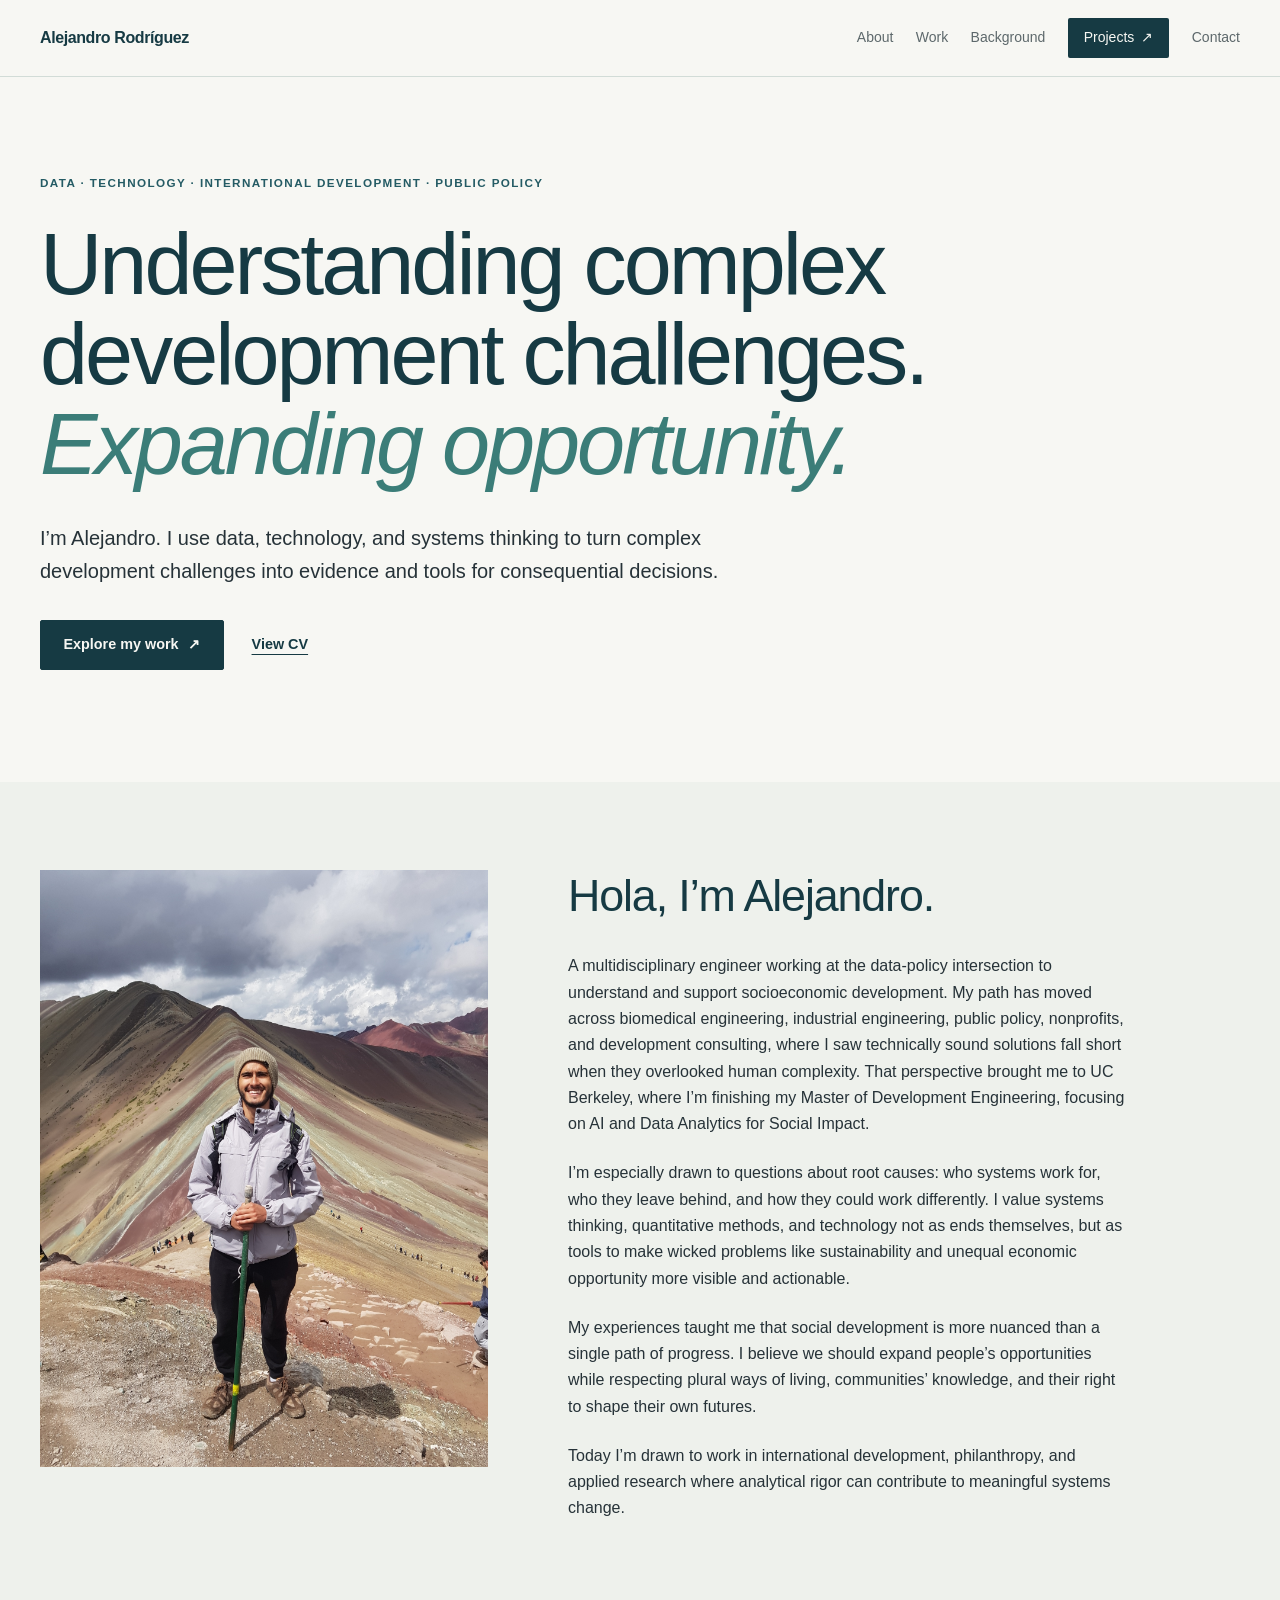
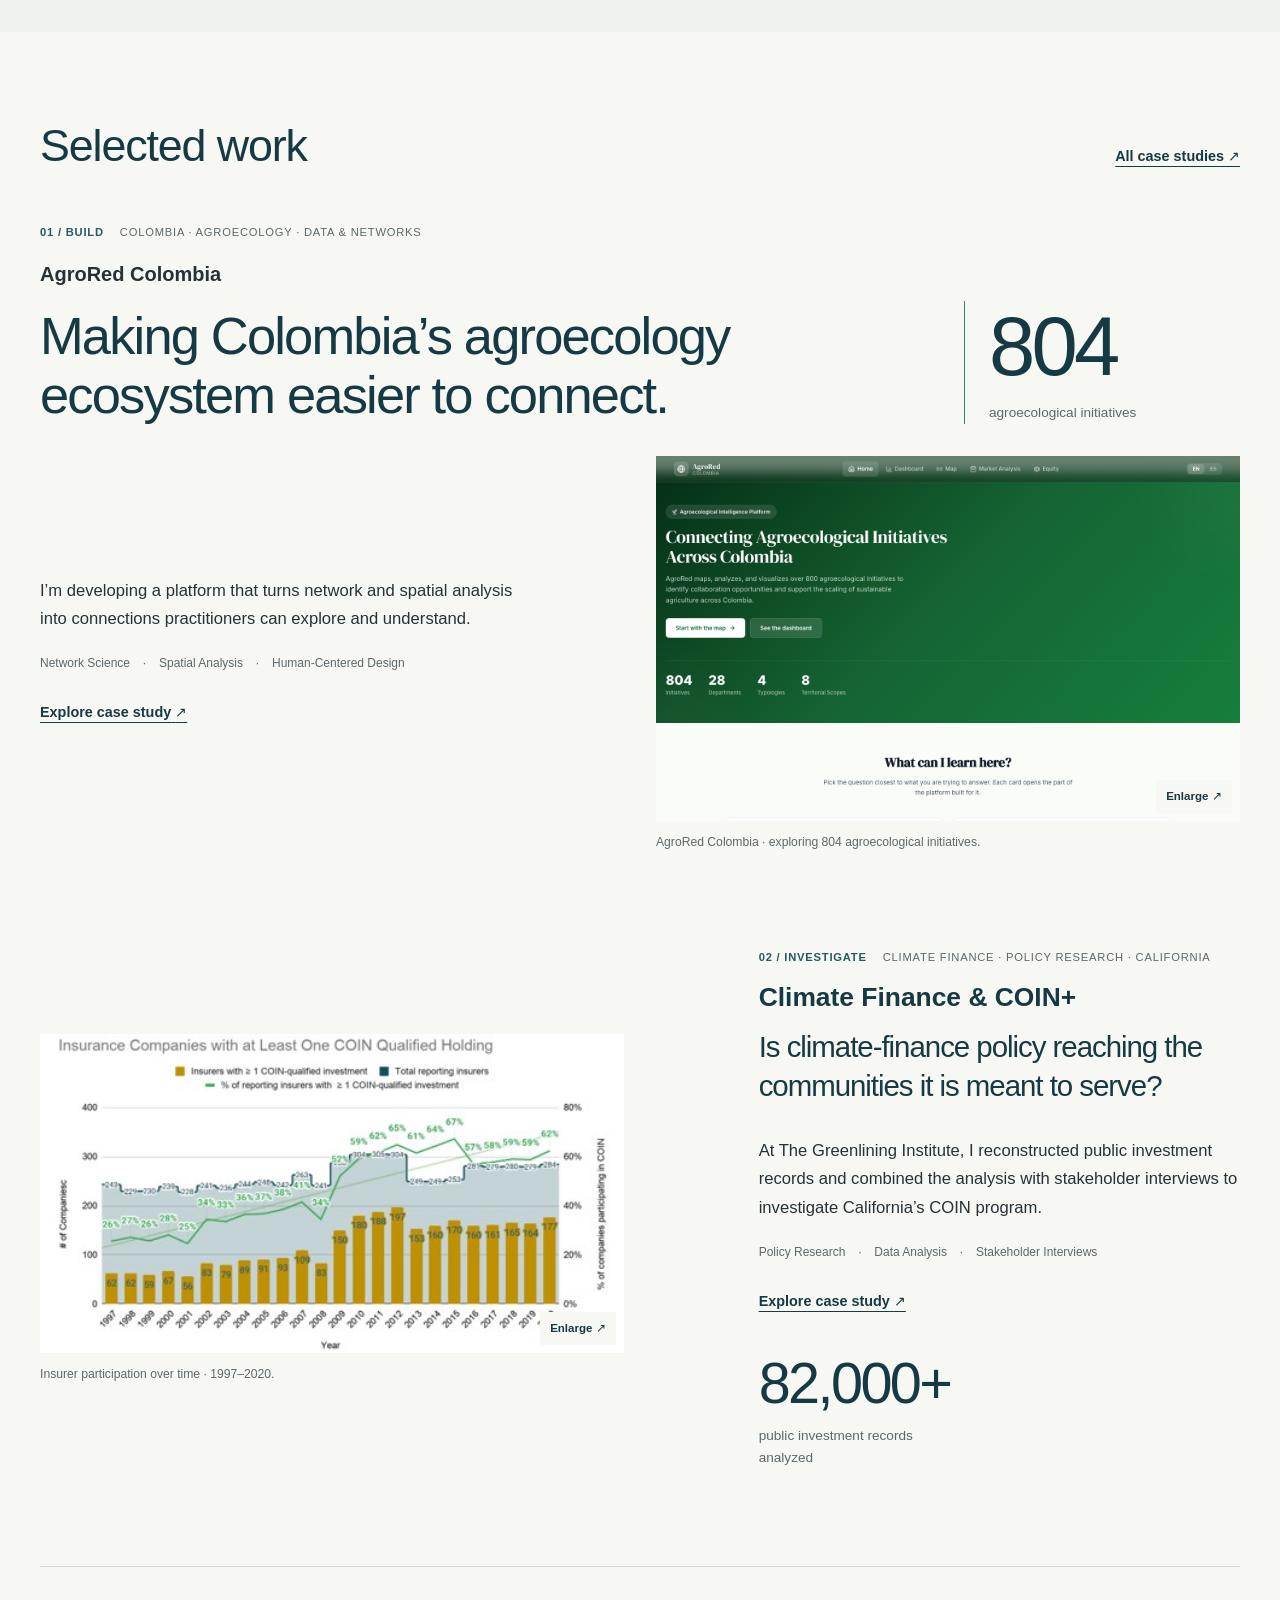
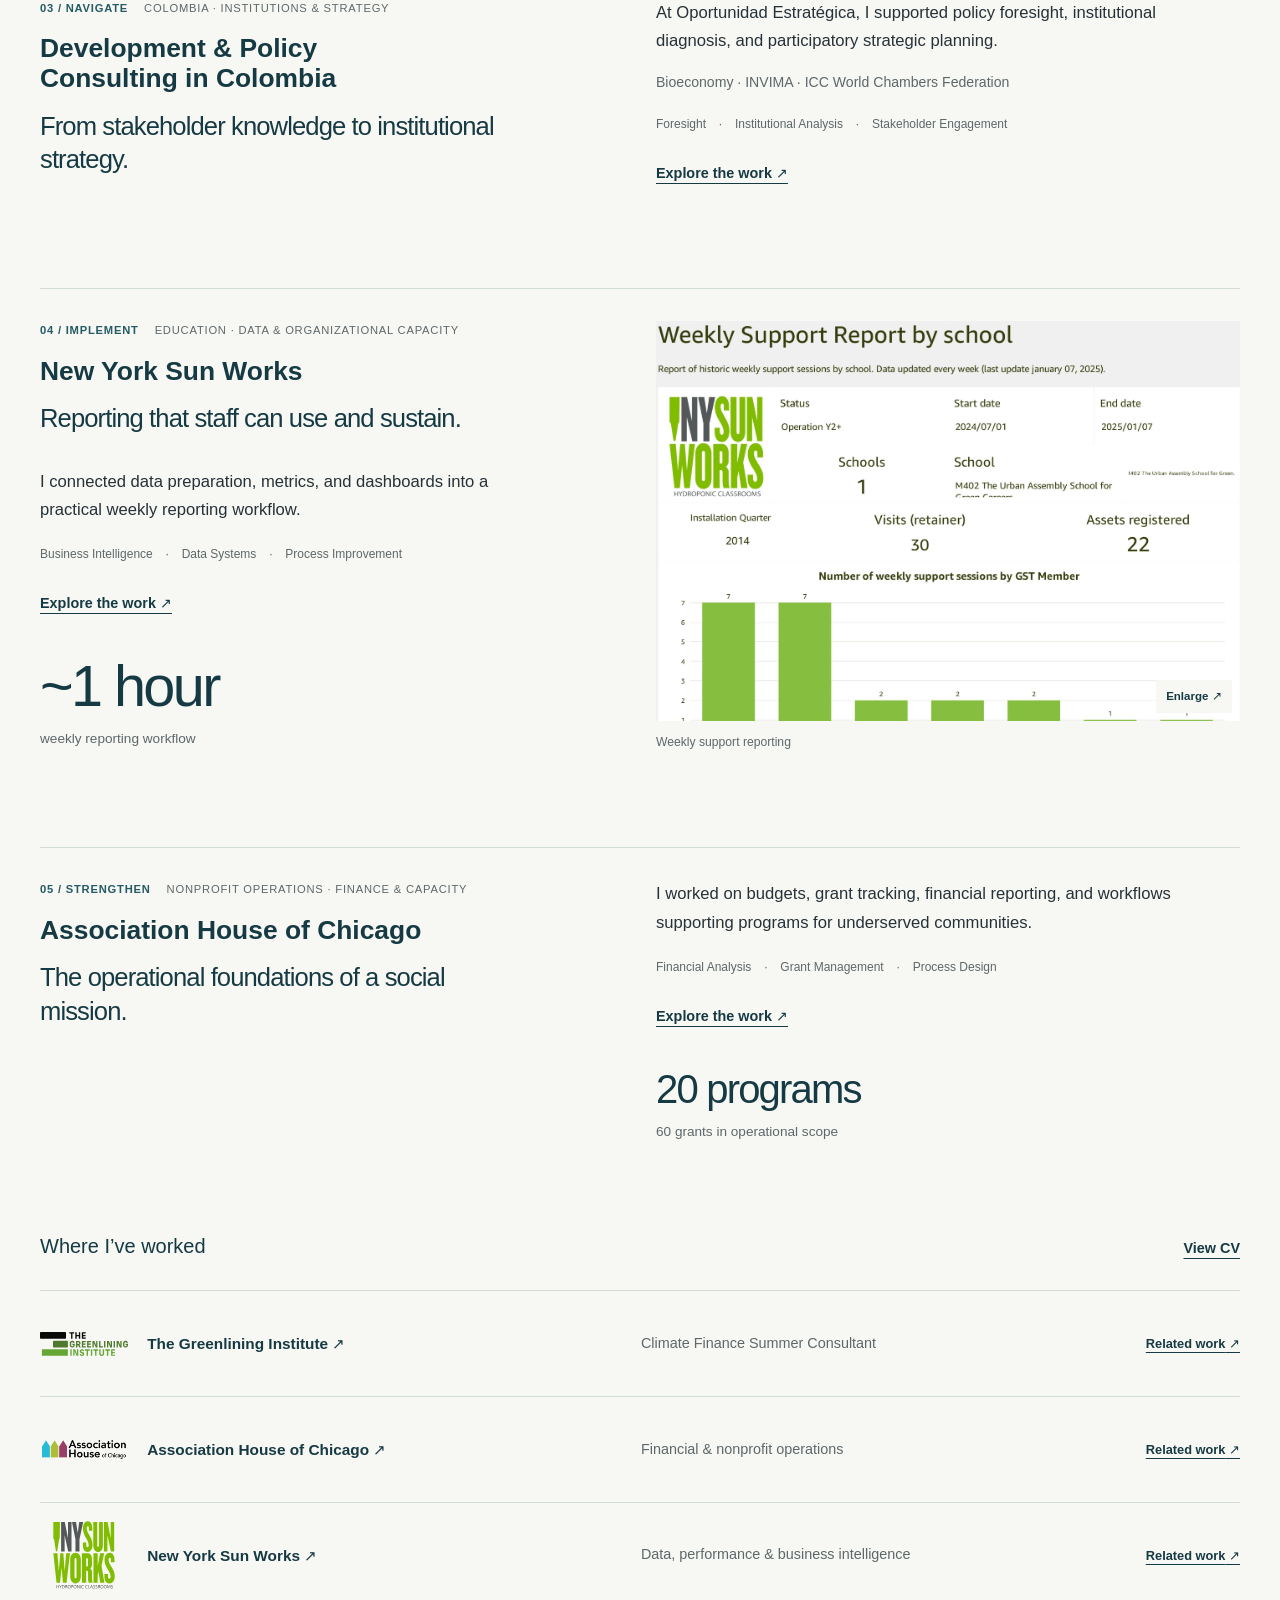
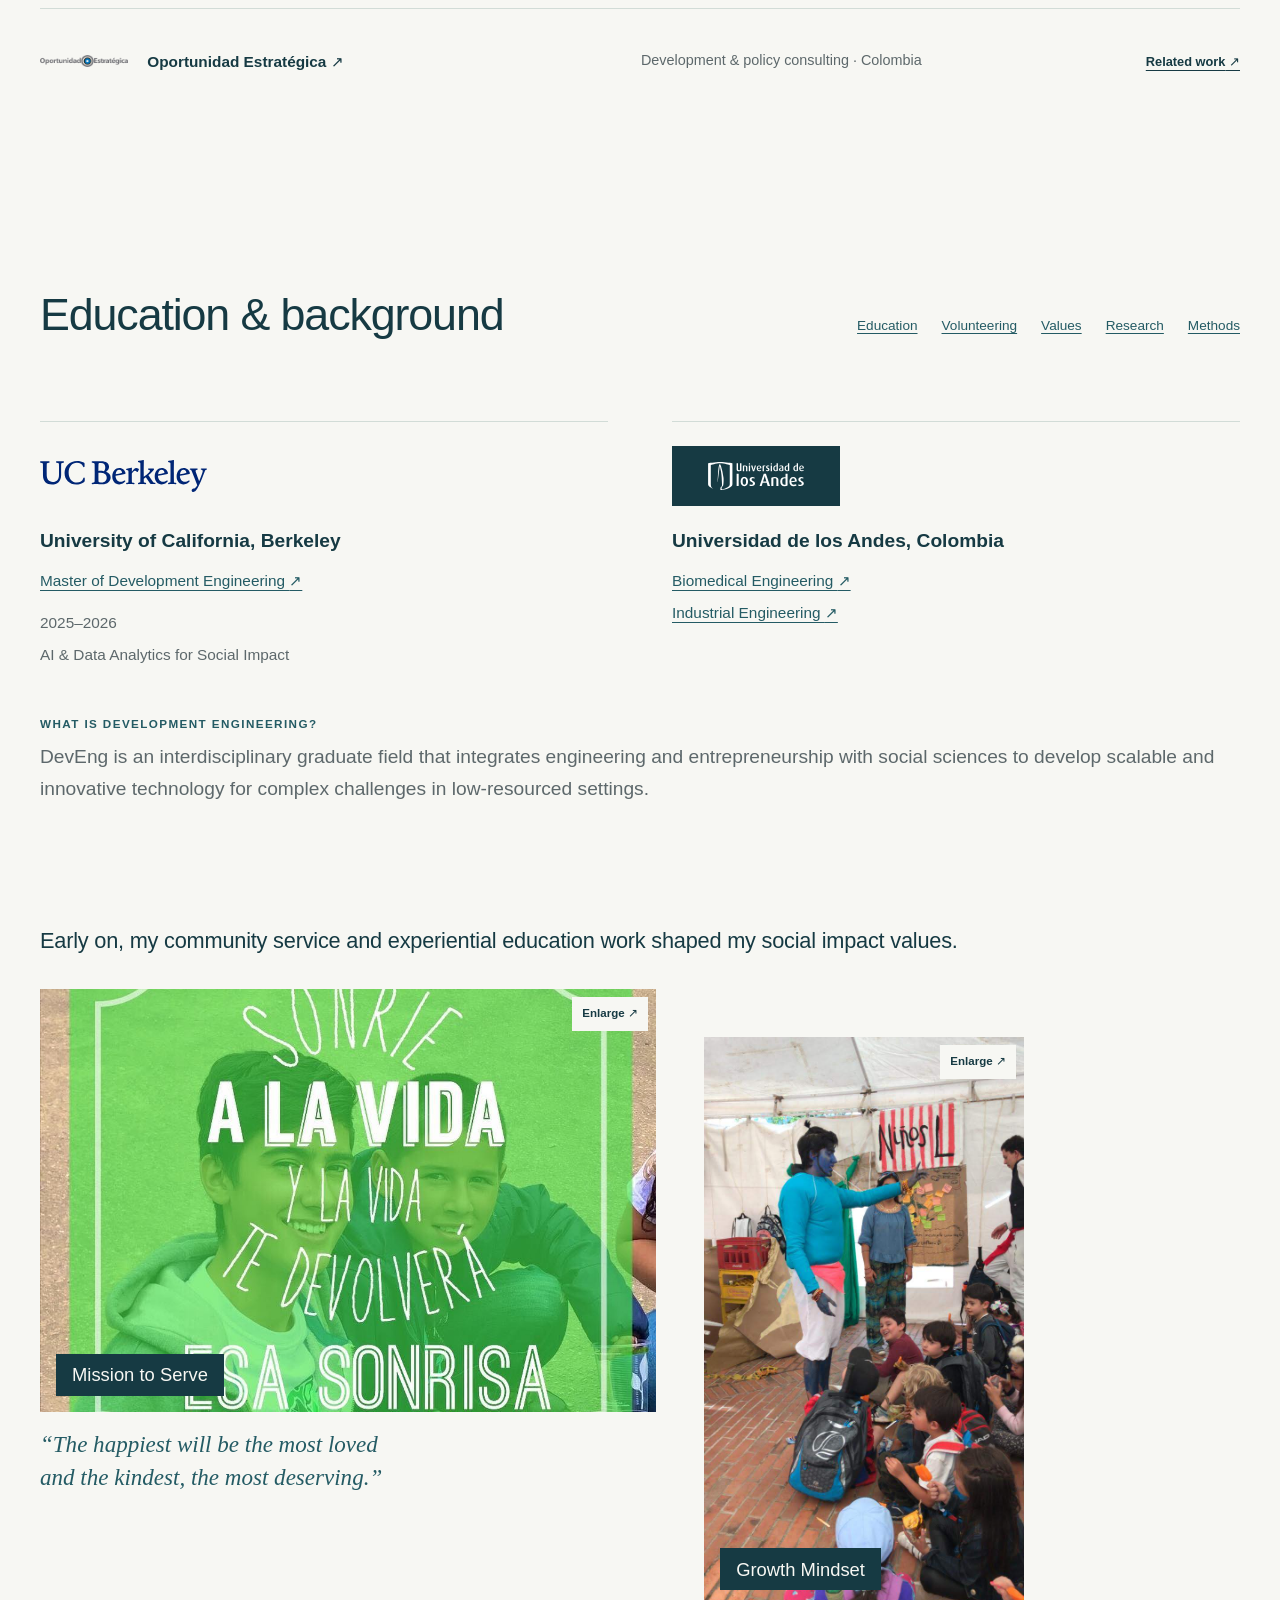
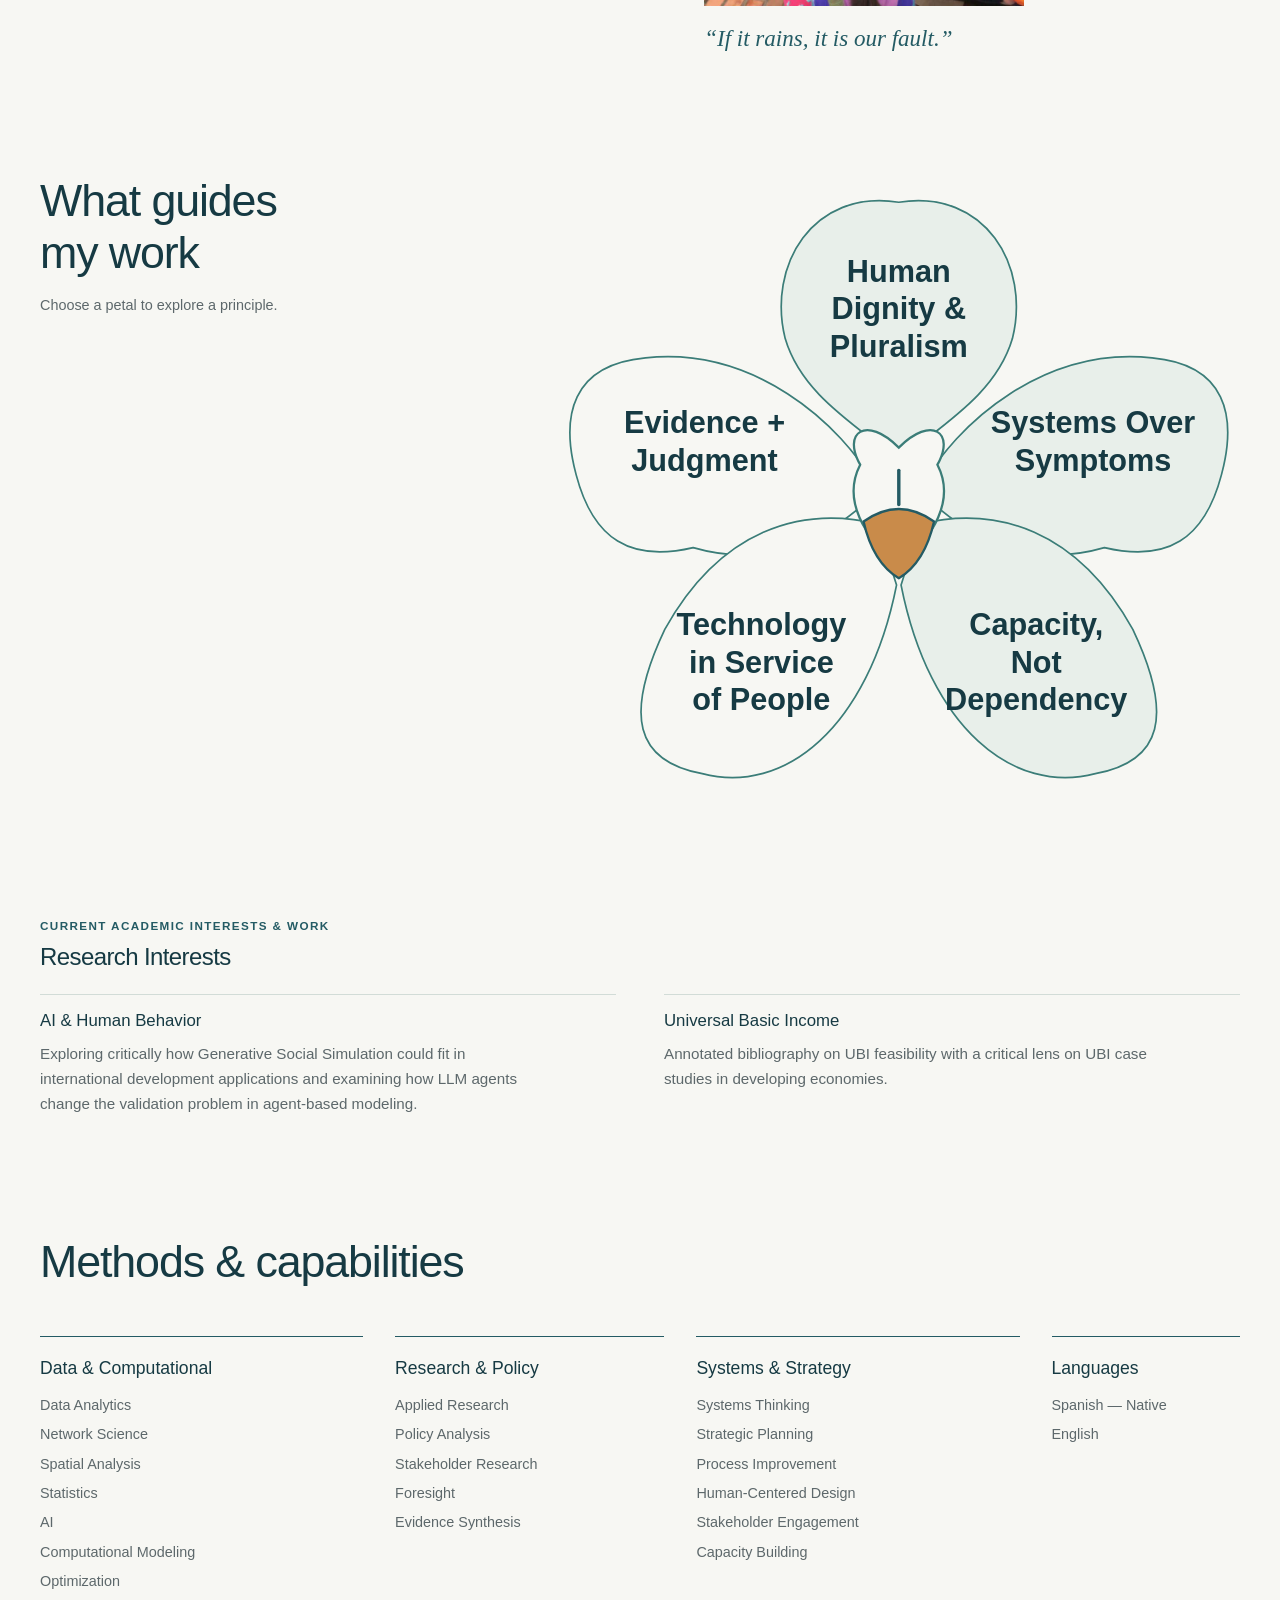
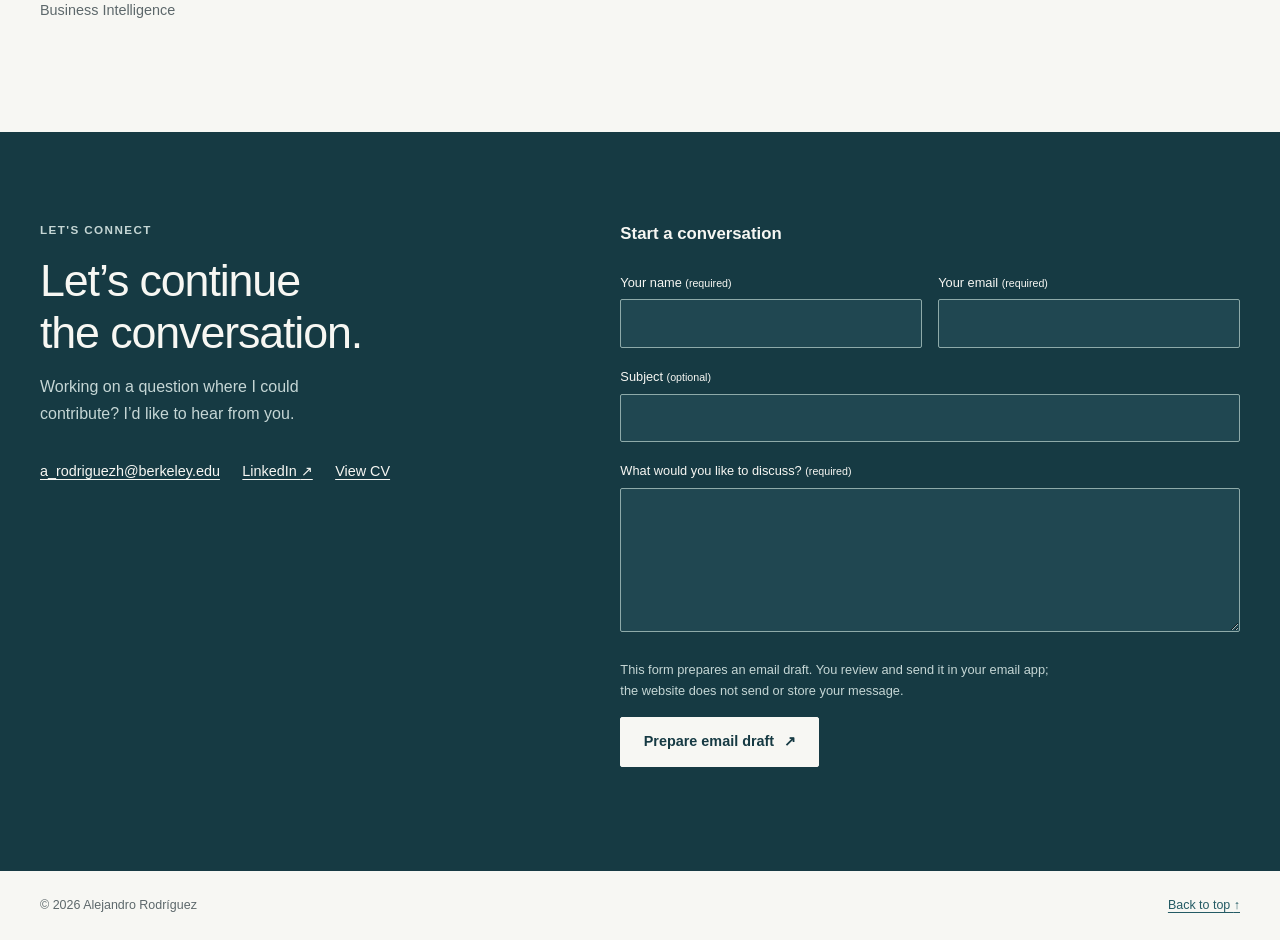
==== commit 2879b2ea: "Refine portfolio content, layout, and spacing and flower value" ====
--- a/index.html
+++ b/index.html
@@ -3,7 +3,7 @@
 <head>
     <meta charset="UTF-8">
     <meta name="viewport" content="width=device-width, initial-scale=1.0">
-    <meta name="description" content="Alejandro Rodríguez: data, systems, policy, and development. Selected work in agroecology, climate finance, and mission-driven organizations.">
+    <meta name="description" content="Alejandro Rodríguez uses data, technology, and systems thinking to understand complex development challenges and support consequential decisions.">
     <meta name="theme-color" content="#163A43">
     <title>Alejandro Rodríguez | Data, Systems & Development</title>
     <link rel="preconnect" href="https://cdn.fontshare.com" crossorigin>
@@ -24,8 +24,8 @@
             <nav id="site-navigation" class="site-navigation" aria-label="Main navigation">
                 <ul class="nav-links">
                     <li><a href="#about">About</a></li>
+                    <li><a href="#work">Work</a></li>
                     <li><a href="#background">Background</a></li>
-                    <li><a href="#work">Work</a></li>
                     <li><a class="nav-projects" href="projects.html">Projects <span aria-hidden="true">↗</span></a></li>
                     <li><a href="#contact">Contact</a></li>
                 </ul>
@@ -35,9 +35,9 @@
     <main id="main-content" tabindex="-1">
         <section class="container hero" aria-labelledby="hero-title">
             <div class="hero-copy">
-                <p class="eyebrow" data-hero="label">Data · Systems · Policy · Development</p>
-                <h1 id="hero-title"><span data-hero="headline">Understanding systems.</span> <em data-hero="emphasis">Expanding opportunity.</em></h1>
-                <p id="focus" class="hero-lead" data-owner="introduction">I'm Alejandro, a Colombian engineer working at the intersection of data, technology, public policy, and development.</p>
+                <p class="eyebrow" data-hero="label">Data · Technology · International Development · Public Policy</p>
+                <h1 id="hero-title"><span data-hero="headline">Understanding complex development challenges.</span> <em data-hero="emphasis">Expanding opportunity.</em></h1>
+                <p id="focus" class="hero-lead" data-owner="introduction">I’m Alejandro. I use data, technology, and systems thinking to turn complex development challenges into evidence and tools for consequential decisions.</p>
                 <div class="button-row">
                     <a class="button" href="#work">Explore my work <span aria-hidden="true">↗</span></a>
                     <a class="text-link" href="assets/CVAlejandroRodriguezHernandez09072026.pdf" data-cv>View CV</a>
@@ -47,30 +47,9 @@
         <section id="about" class="section about-section" aria-labelledby="about-title">
             <div class="container about-layout">
                 <div id="about-portrait" class="about-portrait"></div>
-                <div class="about-copy"><h2 id="about-title">Hi, I’m Alejandro.</h2><div id="about-content" class="prose"></div></div>
-                <div class="education-statement"><p class="eyebrow">What is Development Engineering?</p><p id="development-definition" class="definition"></p></div>
+                <div class="about-copy"><h2 id="about-title">Hola, I’m Alejandro.</h2><div id="about-content" class="prose"></div></div>
             </div>
         </section>
-        <div id="background" class="background-group">
-        <section id="education" class="section background-section" aria-labelledby="education-title">
-            <div class="container">
-                <header class="section-heading"><h2 id="education-title">Education & background</h2>
-                    <nav class="section-links" aria-label="Background sections"><a href="#education">Education</a><a href="#values">What guides my work</a><a href="#skills">Methods & capabilities</a></nav>
-                </header>
-                <div id="education-list" class="education-grid"></div>
-            </div>
-        </section>
-            <div id="community-content" class="container community-story"></div>
-        <section id="values" class="section principles-section" aria-labelledby="values-title">
-            <div class="container editorial-grid">
-                <header class="section-intro"><h2 id="values-title">What guides<br>my work</h2><p class="disclosure-hint">Open a principle to read more.</p></header>
-                <ol id="principles-list" class="principles-list"></ol>
-            </div>
-        </section>
-        <section id="skills" class="section skills-section" aria-labelledby="skills-title">
-            <div class="container"><header class="section-heading"><h2 id="skills-title">Methods & capabilities</h2><p class="disclosure-hint">Explore a field.</p></header><div id="skills-list" class="skills-grid"></div></div>
-        </section>
-        </div>
         <section id="work" class="section work-section" aria-labelledby="work-title">
             <div class="container">
                 <header class="section-heading"><h2 id="work-title">Selected work</h2><a class="text-link" href="projects.html">All case studies <span aria-hidden="true">↗</span></a></header>
@@ -82,6 +61,30 @@
                 </section>
             </div>
         </section>
+        <div id="background" class="background-group">
+        <section id="education" class="section background-section" aria-labelledby="education-title">
+            <div class="container">
+                <header class="section-heading"><h2 id="education-title">Education & background</h2>
+                    <nav class="section-links" aria-label="Background sections"><a href="#education">Education</a><a href="#volunteering">Volunteering</a><a href="#values">Values</a><a href="#research">Research</a><a href="#skills">Methods</a></nav>
+                </header>
+                <div id="education-list" class="education-grid"></div>
+                <div class="education-statement"><p class="eyebrow">What is Development Engineering?</p><p id="development-definition" class="definition"></p></div>
+            </div>
+        </section>
+            <section id="volunteering" class="container community-story" aria-labelledby="community-title"><div id="community-content"></div></section>
+        <section id="values" class="section principles-section" aria-labelledby="values-title">
+            <div class="container editorial-grid">
+                <header class="section-intro"><h2 id="values-title">What guides<br>my work</h2><p class="disclosure-hint" id="values-hint">Choose a petal to explore a principle.</p></header>
+                <div id="principles-list" class="orchid-values-wrap"></div>
+            </div>
+        </section>
+        <section id="research" class="research-section" aria-labelledby="research-title">
+            <div class="container"><header class="research-heading"><p class="eyebrow" data-research-label>Current academic interests & work</p><h2 id="research-title">Research Interests</h2></header><div id="research-list" class="research-list"></div></div>
+        </section>
+        <section id="skills" class="section skills-section" aria-labelledby="skills-title">
+            <div class="container"><header class="section-heading"><h2 id="skills-title">Methods & capabilities</h2></header><div id="skills-list" class="skills-grid"></div></div>
+        </section>
+        </div>
         <section id="contact" class="section contact-section" aria-labelledby="contact-title">
             <div class="container contact-grid">
                 <div class="contact-intro">
--- a/css/layout.css
+++ b/css/layout.css
@@ -1,23 +1,23 @@
 /* Page composition. Mobile first; larger layouts are in responsive.css. */
 .container { width: min(100% - 2.5rem, 75rem); margin-inline: auto; }
-.section { padding-block: 4.5rem; }
+.section { padding-block: 3.75rem; }
 .hero { padding-block: 4.5rem 5rem; }
 .hero-copy { max-width: 66rem; }
 .hero-lead { max-width: 43rem; }
 .section-heading { display: flex; align-items: baseline; justify-content: space-between; flex-wrap: wrap; gap: 1rem; margin-bottom: 3rem; }
 .section-heading h2, .section-heading p { margin: 0; }
-.selected-grid { display: grid; gap: 5rem; }
+.selected-grid { display: grid; gap: 4.25rem; }
 .project-card { display: grid; gap: 1.5rem; min-width: 0; }
 .project-copy, .project-heading, .case-studies, .case-section, .about-copy { min-width: 0; }
 .project-copy { max-width: 60ch; }
-.about-layout, .community-story, .education-grid, .editorial-grid, .contact-grid, .case-layout, .case-grid, .media-gallery, .mini-case { display: grid; gap: 2.5rem; }
+.about-layout, .education-grid, .editorial-grid, .contact-grid, .case-layout, .case-grid, .media-gallery, .mini-case { display: grid; gap: 2.5rem; }
 .about-portrait { max-width: 31rem; }
 .about-copy .prose { max-width: 63ch; }
-.community-images { display: grid; grid-template-columns: repeat(2, minmax(0, 1fr)); gap: 1rem; align-items: start; }
-.community-story { padding-top: 2rem; }
-.education-statement { margin-block: 3.5rem; max-width: 66rem; }
+.community-images { display: grid; gap: 2.5rem; align-items: start; }
+.community-story { padding-block: 1rem 2rem; }
+.education-statement { margin-top: 2.5rem; max-width: none; }
 .education-grid { padding-block: 2rem 3.5rem; }
-.work-experience { margin-top: 5rem; }
+.work-experience { margin-top: 4.25rem; }
 .work-experience > header { display: flex; align-items: baseline; justify-content: space-between; flex-wrap: wrap; gap: 1rem; margin-bottom: 1rem; }
 .skills-grid { display: grid; gap: 1.5rem; align-items: start; }
 .form-row { display: grid; }
@@ -33,12 +33,12 @@
 .mini-media { display: flex; gap: 1rem; align-items: start; }
 .mini-media > figure { flex: 1; min-width: 0; }
 
-/* About introduces the person and field; community context introduces values. */
-.about-layout > .education-statement { grid-column: 1 / -1; margin-block: 1rem 0; }
-.background-group > .community-story { padding-block: 1rem 3rem; }
+/* Community context introduces values; research supports the methods below. */
 .background-group .education-grid { padding-bottom: 0; }
 .section-links { display: flex; flex-wrap: wrap; gap: 0.6rem 1.5rem; }
 .section-links a { font-size: 0.85rem; }
 .project-flagship .project-copy { align-self: center; }
 .case-opening { display: grid; gap: 2rem; }
 .case-footer { display: flex; justify-content: space-between; align-items: baseline; flex-wrap: wrap; gap: 1rem 2rem; }
+.research-section { padding-block: 1rem 2rem; }
+.research-list { display: grid; gap: 1.75rem 3rem; }
--- a/css/components.css
+++ b/css/components.css
@@ -1,6 +1,6 @@
 /* Editorial type and understated controls. Navigation and form styles follow. */
 .eyebrow { margin-bottom: 1rem; font-size: 0.73rem; font-weight: 600; letter-spacing: 0.12em; text-transform: uppercase; color: var(--color-primary); }
-.hero h1 { margin-block: 1.75rem 2rem; font-weight: 500; line-height: 1.04; max-width: 19ch; }
+.hero h1 { margin-block: 1.75rem 2rem; font-weight: 500; line-height: 1.04; max-width: 24ch; }
 .hero h1 em, .page-intro em { color: var(--color-accent); font-weight: 400; }
 .hero h1 em { display: block; }
 .hero-lead { font-size: clamp(1.05rem, 1.6vw, 1.25rem); line-height: 1.65; margin-bottom: 2rem; }
@@ -45,7 +45,6 @@
 .portrait img { width: 100%; aspect-ratio: 3 / 4; object-fit: cover; object-position: center 58%; }
 .project-sun-works .media-frame { max-height: 25rem; overflow: hidden; }
 .project-sun-works .media-frame img { width: 100%; }
-.community-images .media-frame img { width: 100%; max-height: 22rem; object-fit: contain; }
 .context-photo { max-width: 40rem; margin-top: 3rem; }
 .case-lead-image { margin-block: 2rem 3rem; }
 .case-greenlining .case-lead-image { max-width: 38rem; }
@@ -59,8 +58,8 @@
 .about-section { background: #eef1ec; }
 .about-copy h2 { margin-bottom: 2rem; }
 .prose > p { margin-bottom: 1.4rem; }
-.community-story > p { font-size: 1.2rem; line-height: 1.5; max-width: 30ch; color: var(--color-primary-dark); }
-.definition { font-size: clamp(1.4rem, 2.7vw, 2.25rem); line-height: 1.4; letter-spacing: -0.025em; color: var(--color-primary-dark); }
+.definition { font-size: clamp(1.1rem, 1.5vw, 1.25rem); line-height: 1.65; color: var(--color-text-muted); }
+.education-statement .eyebrow { margin-bottom: 0.5rem; }
 .education-grid article { padding-top: 1.5rem; border-top: 1px solid var(--color-border); }
 .education-grid h3 { font-size: 1.2rem; font-weight: 550; }
 .education-grid p { margin-bottom: 0.4rem; font-size: 0.96rem; }
@@ -71,22 +70,11 @@
 .experience-list p { margin: 0; font-size: 0.9rem; color: var(--color-text-muted); }
 .experience-list a { font-size: 0.8rem; }
 
-/* Values: open lines of type, with native disclosures instead of hover-only text. */
+/* Values are SVG buttons; methods are always visible. */
 .principles-section { padding-top: 2rem; }
-.principles-list { list-style: none; padding: 0; margin: 0; }
-.principles-list li { margin: 0; }
-.principle { border-top: 1px solid var(--color-border); }
-.principle summary { display: grid; grid-template-columns: 1fr 1rem; align-items: baseline; gap: 1rem; padding-block: 1.6rem; }
-.principle summary::after, .skill-group summary::after { content: "+"; color: var(--color-accent); font-size: 1.25rem; font-weight: 400; }
-.principle[open] summary::after, .skill-group[open] summary::after { content: "−"; }
-.principle summary h3 { display: grid; grid-template-columns: 1.5rem 1fr; align-items: baseline; gap: 1rem; margin: 0; font-size: clamp(1.1rem, 1.8vw, 1.5rem); letter-spacing: -0.025em; }
-.item-number { color: var(--color-text-muted); font-size: 0.7rem; }
-.principle > p { margin: 0 2rem 1.5rem 2.5rem; color: var(--color-text-muted); max-width: 53ch; }
-.principle summary:hover h3, .skill-group summary:hover h3 { color: var(--color-accent); }
 .skills-section { padding-top: 2rem; }
-.skill-group { border-top: 1px solid var(--color-primary); }
-.skill-group summary { display: flex; justify-content: space-between; align-items: baseline; gap: 1rem; padding-block: 1.3rem; }
-.skill-group h3 { font-size: 1.1rem; margin: 0; }
+.skill-group { border-top: 1px solid var(--color-primary); padding-top: 1.3rem; }
+.skill-group h3 { font-size: 1.1rem; margin-bottom: 1rem; }
 .skill-group ul { list-style: none; margin: 0 0 1.3rem; padding: 0; }
 .skill-group li { font-size: 0.9rem; color: var(--color-text-muted); margin-top: 0.35rem; }
 
@@ -387,3 +375,45 @@
 .mini-case { counter-increment: mini-case; }
 .mini-case .eyebrow::before { content: counter(mini-case, decimal-leading-zero) " / "; color: var(--color-accent); }
 .case-footer { padding-top: 1.5rem; border-top: 1px solid var(--color-border); }
+
+/* Formative photographs: HTML subtitles over the images, quotes in captions. */
+#community-title { font-size: clamp(1.2rem, 1.7vw, 1.5rem); line-height: 1.5; max-width: none; margin-bottom: 2rem; letter-spacing: -0.01em; }
+.community-figure .media-frame img { width: 100%; height: clamp(21rem, 33vw, 28rem); object-fit: cover; object-position: center 45%; }
+.community-figure:nth-child(2) { max-width: 20rem; }
+.community-figure:nth-child(2) .media-frame img { height: auto; object-fit: contain; }
+.community-overlay { position: absolute; left: 1rem; bottom: 1rem; max-width: calc(100% - 2rem); padding: 0.65rem 1rem; background: var(--color-primary-dark); color: var(--color-on-dark); pointer-events: none; }
+.community-overlay h3 { color: inherit; font-size: 1.15rem; margin: 0; }
+.community-figure .zoom-hint { top: 0.5rem; bottom: auto; }
+.community-figure figcaption { margin-top: 1rem; font-size: 1rem; max-width: 40ch; }
+.community-figure blockquote p { margin: 0; font-family: Georgia, "Times New Roman", serif; font-size: clamp(1.25rem, 1.8vw, 1.65rem); line-height: 1.45; font-style: italic; color: var(--color-primary); }
+.community-figure.is-missing .community-overlay { position: static; display: inline-block; margin-top: 1rem; }
+
+/* An orchid in the existing palette, without a surrounding card. */
+.orchid-values-wrap { width: 100%; max-width: 44rem; margin-inline: auto; min-width: 0; }
+.orchid-values { display: block; width: 100%; height: auto; overflow: visible; }
+.orchid-petal { cursor: pointer; }
+.orchid-petal path { fill: var(--color-sage); stroke: var(--color-accent); stroke-width: 1.5; stroke-linejoin: round; transition: fill 150ms ease; }
+.orchid-petal:nth-of-type(even) path { fill: var(--color-background); }
+.orchid-petal text { fill: var(--color-primary-dark); font-family: var(--font-body); font-size: 27px; font-weight: 550; pointer-events: none; }
+.orchid-petal:hover path, .orchid-petal[aria-expanded="true"] path { fill: var(--color-primary-dark); }
+.orchid-petal:hover text, .orchid-petal[aria-expanded="true"] text { fill: var(--color-on-dark); }
+.orchid-petal:focus-visible { outline: none; }
+.orchid-petal:focus-visible path { stroke: var(--color-primary-dark); stroke-width: 5; stroke-dasharray: 8 4; }
+.orchid-core { pointer-events: none; }
+.orchid-core path { fill: var(--color-background); stroke: var(--color-accent); stroke-width: 2; }
+.orchid-core .orchid-lip { fill: var(--color-warm-accent); stroke: var(--color-primary); }
+.orchid-core .orchid-vein { fill: none; stroke: var(--color-primary); stroke-linecap: round; stroke-width: 3; }
+.orchid-popup { width: min(26rem, calc(100% - 2rem)); max-height: calc(100dvh - 2rem); overflow: auto; border: 1px solid var(--color-accent); padding: 1.5rem; background: var(--color-background); color: var(--color-text); }
+.orchid-popup::backdrop { background: rgb(22 58 67 / 28%); }
+.orchid-close { display: block; margin: 0 0 1.25rem auto; padding: 0.45rem 0.7rem; min-height: 44px; border: 1px solid var(--color-border); background: transparent; color: var(--color-primary-dark); }
+.orchid-popup h3 { font-size: 1.4rem; line-height: 1.3; }
+.orchid-popup p { margin: 0; }
+body.orchid-dialog-open { overflow: hidden; }
+.values-print { display: none; }
+.values-fallback { display: block; padding-left: 1.25rem; }
+.research-heading h2 { font-size: 1.5rem; }
+.research-heading .eyebrow { margin-bottom: 0.5rem; }
+.research-heading { margin-bottom: 1.5rem; }
+.research-list article { padding-top: 1rem; border-top: 1px solid var(--color-border); }
+.research-list h3 { font-size: 1.05rem; margin-bottom: 0.65rem; }
+.research-list p { font-size: 0.95rem; color: var(--color-text-muted); max-width: 60ch; margin: 0; }
--- a/css/responsive.css
+++ b/css/responsive.css
@@ -10,13 +10,13 @@
 }
 @media (min-width: 721px) {
     .container { width: min(100% - 4rem, 75rem); }
-    .section { padding-block: 6.5rem; }
+    .section { padding-block: 5.5rem; }
     .hero { padding-block: 6rem 7rem; }
     .nav-shell { flex-wrap: nowrap; min-height: 76px; }
     .menu-button { display: none; }
     .site-navigation { width: auto; }
     .nav-links { justify-content: end; gap: 1.4rem; }
-    .selected-grid { gap: 7rem; }
+    .selected-grid { gap: 6rem; }
     .project-card { grid-template-columns: repeat(12, minmax(0, 1fr)); gap: 2rem; }
     .project-flagship .project-heading { grid-column: 1 / 10; grid-row: 1; }
     .project-flagship .project-metric { grid-column: 10 / -1; grid-row: 1; align-self: end; border-left: 1px solid var(--color-accent); padding-left: 1.5rem; }
@@ -31,13 +31,13 @@
     .about-layout { grid-template-columns: minmax(0, 0.8fr) minmax(0, 1.2fr); gap: 4rem; align-items: start; }
     .about-layout.without-media { grid-template-columns: 1fr; }
     .about-layout.without-media .about-portrait { display: none; }
-    .community-story { grid-column: 1 / -1; grid-template-columns: minmax(0, 1fr) minmax(0, 1.5fr); align-items: center; gap: 4rem; }
-    .community-images { gap: 2rem; }
+    .community-images { grid-template-columns: minmax(0, 1.15fr) minmax(0, 1fr); gap: 3rem; }
     .community-images figure:nth-child(2) { margin-top: 3rem; }
     .education-grid { grid-template-columns: repeat(2, minmax(0, 1fr)); gap: 4rem; }
     .experience-list li { grid-template-columns: minmax(0, 1.2fr) minmax(0, 1fr) auto; align-items: center; gap: 1.5rem; }
     .editorial-grid { grid-template-columns: minmax(0, 0.8fr) minmax(0, 1.2fr); gap: 4rem; }
     .skills-grid { grid-template-columns: repeat(2, minmax(0, 1fr)); gap: 2rem; }
+    .research-list { grid-template-columns: repeat(2, minmax(0, 1fr)); }
     .contact-grid { grid-template-columns: minmax(0, 1fr) minmax(0, 1.2fr); gap: 4rem; }
     .form-row { grid-template-columns: repeat(2, minmax(0, 1fr)); gap: 1rem; }
     .case-grid { grid-template-columns: repeat(2, minmax(0, 1fr)); gap: 3rem; }
@@ -67,7 +67,7 @@
     .project-directory .directory-verb { margin-top: auto; }
     .case-sun-works .case-header, .case-association-house .case-header, .case-consulting .case-header { max-width: 54rem; }
     .case-study + .case-study { margin-top: 7.5rem; }
-    .work-experience { margin-top: 6.5rem; }
+    .work-experience { margin-top: 5.5rem; }
 }
 @media (min-width: 900px) {
     .case-opening.has-lead-image { grid-template-columns: minmax(0, 1fr) minmax(0, 1.1fr); gap: 2.5rem; align-items: center; }
@@ -79,6 +79,7 @@
     .mini-case:nth-child(2) .mini-media { order: 1; }
 }
 @media (max-width: 720px) {
+    .orchid-petal text { font-size: 31px; }
     .navigation-ready .nav-links .nav-projects { padding-inline: 1rem; width: fit-content; }
     .experience-list li { gap: 0.8rem; }
     .experience-list li > p, .experience-list li > .text-link { margin-left: 6.7rem; }
@@ -92,6 +93,9 @@
     *, *::before, *::after { animation: none !important; transition: none !important; }
 }
 @media print {
+    .orchid-values, .orchid-popup, #values-hint { display: none !important; }
+    .values-print { display: block; padding-left: 1rem; }
+    .community-figure .media-frame img { height: auto; }
     .site-header, .menu-button, .skip-link, .contact-form, .case-index, .zoom-hint, .media-dialog { display: none !important; }
     .container { width: 100%; }
     .section, .hero, .page-intro { padding-block: 1.5rem; }
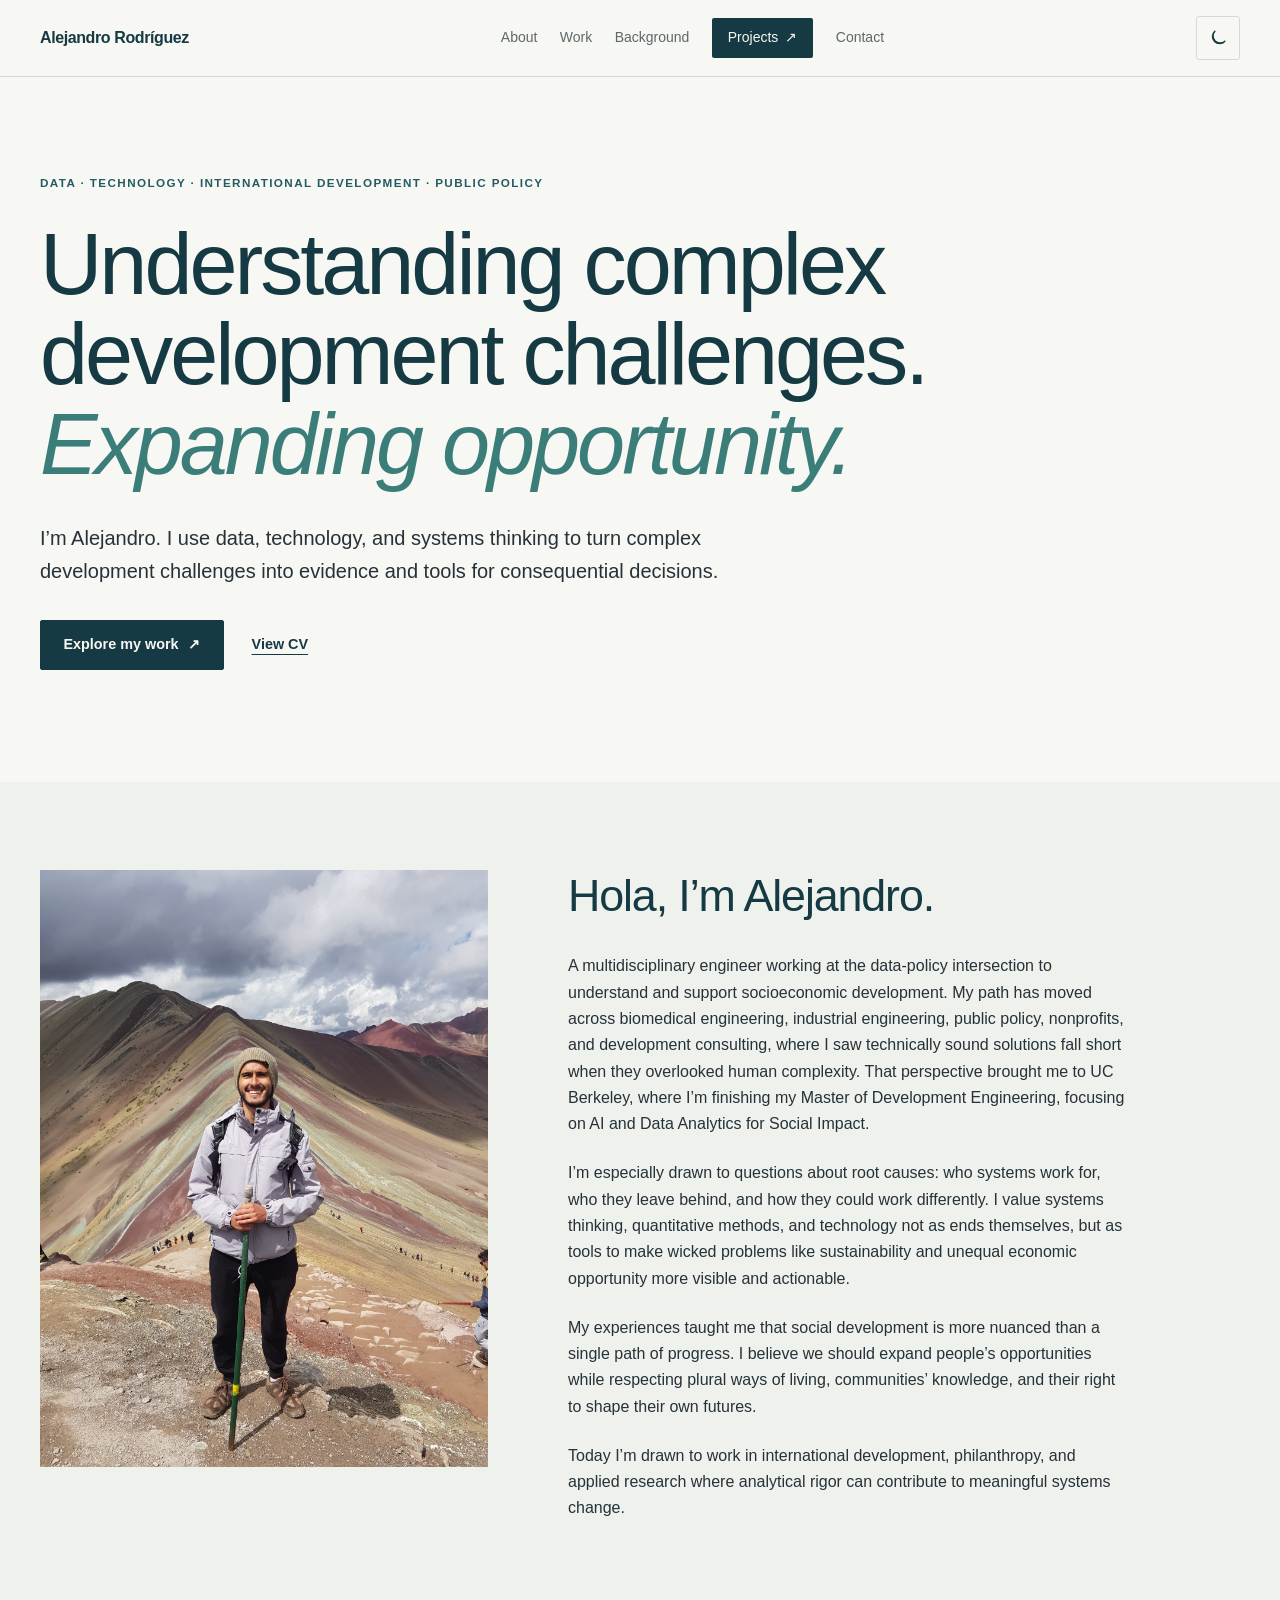
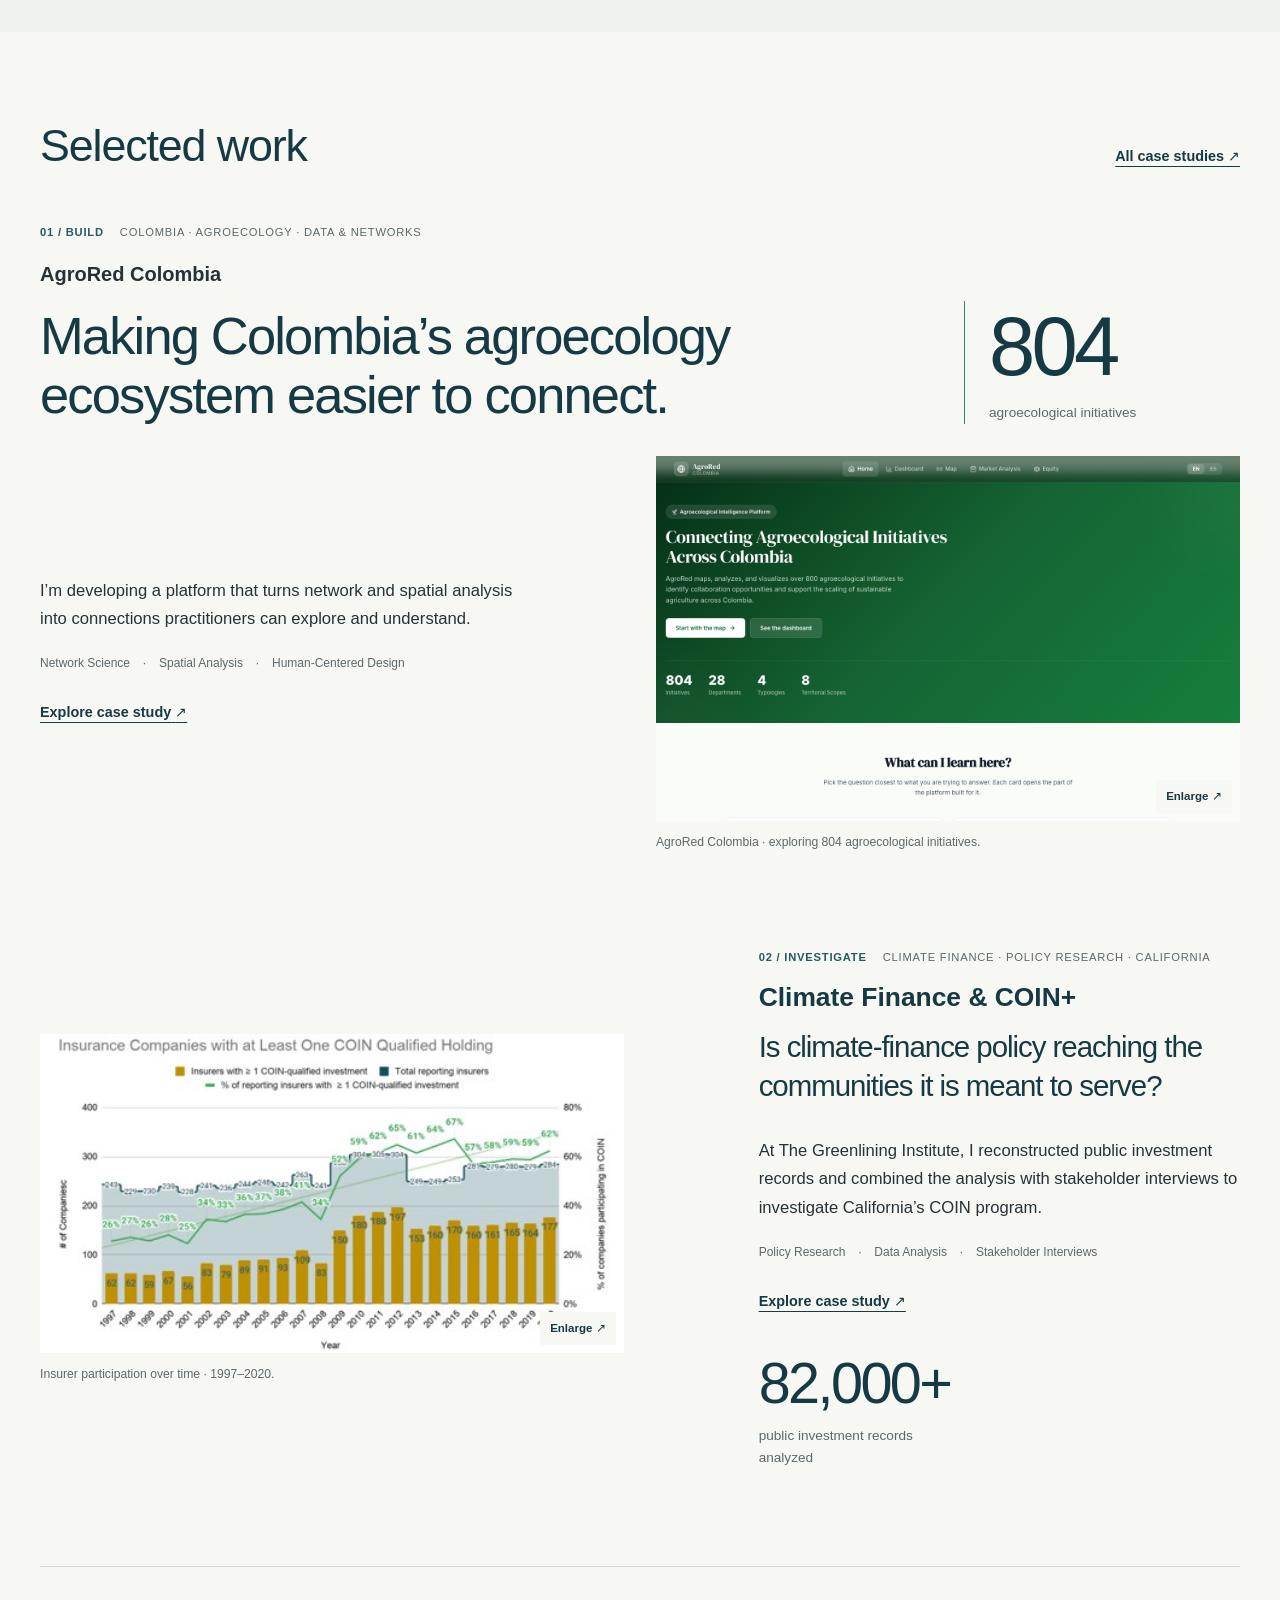
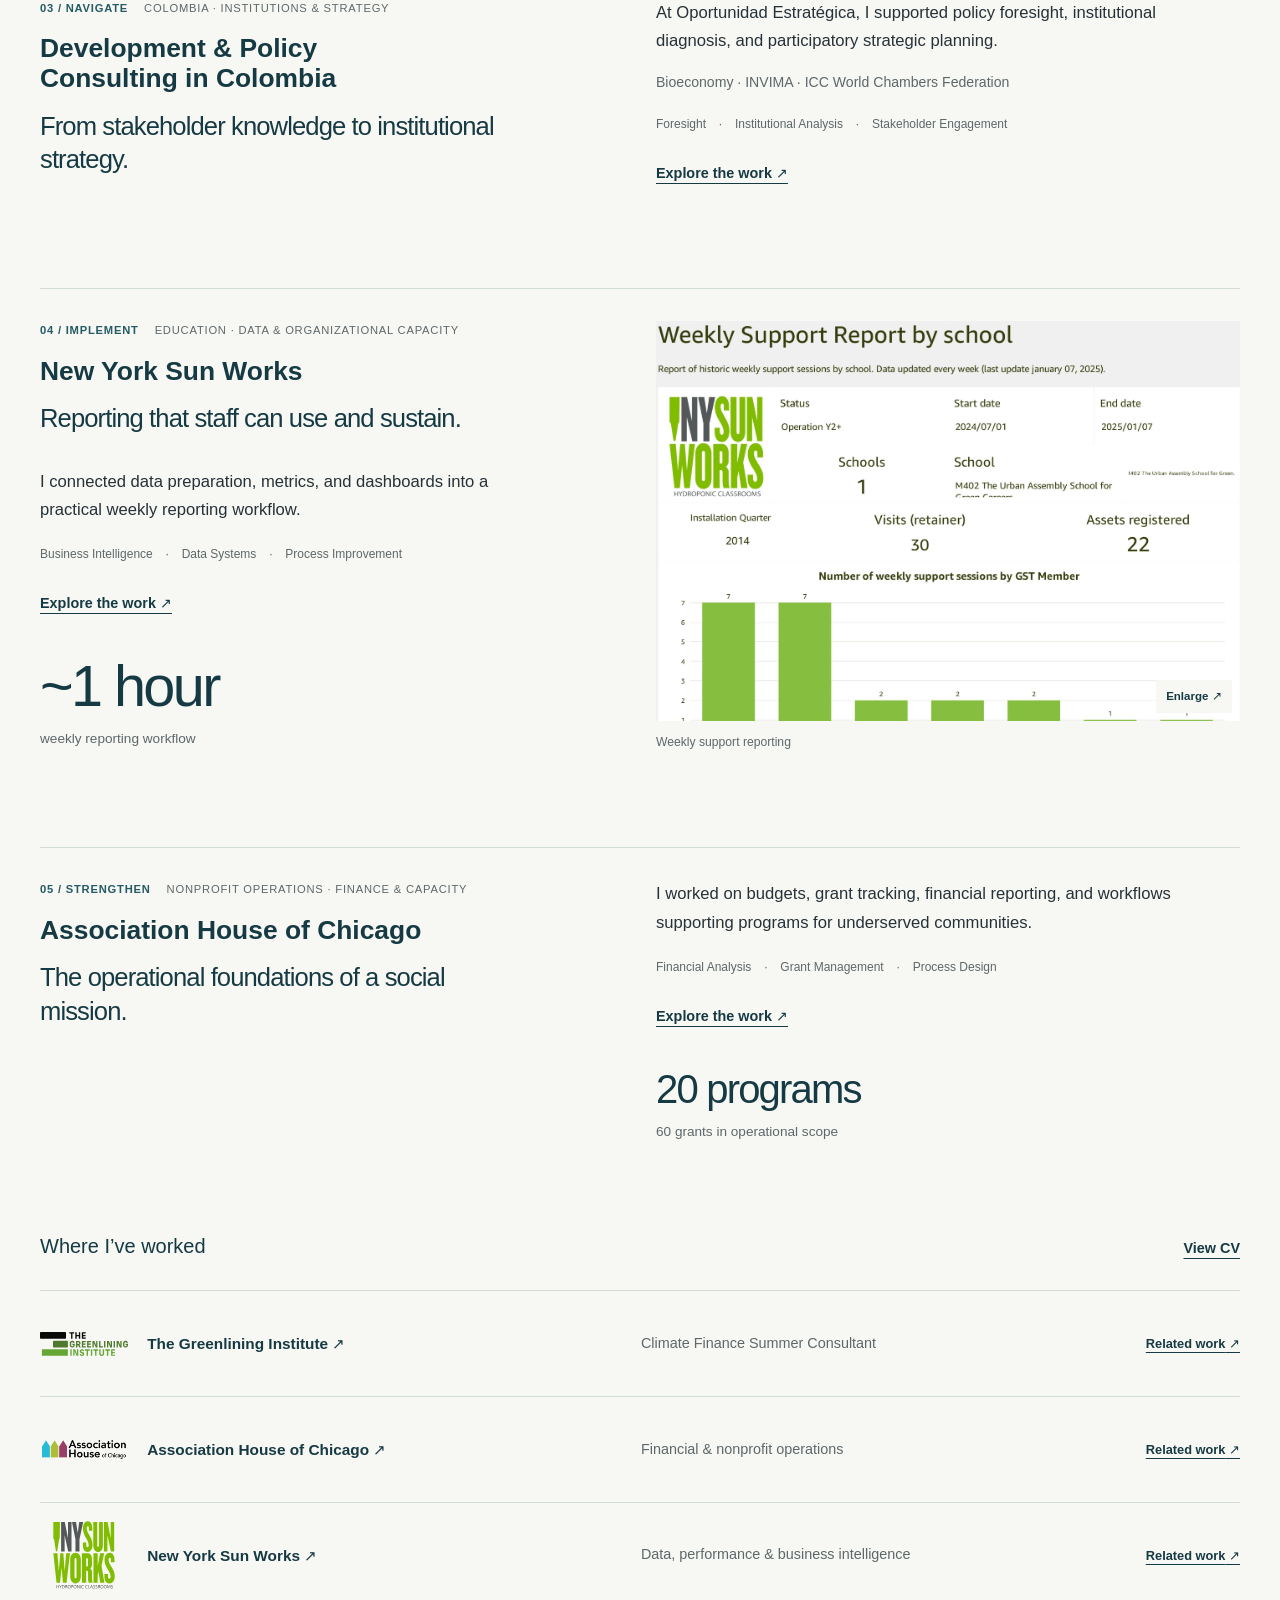
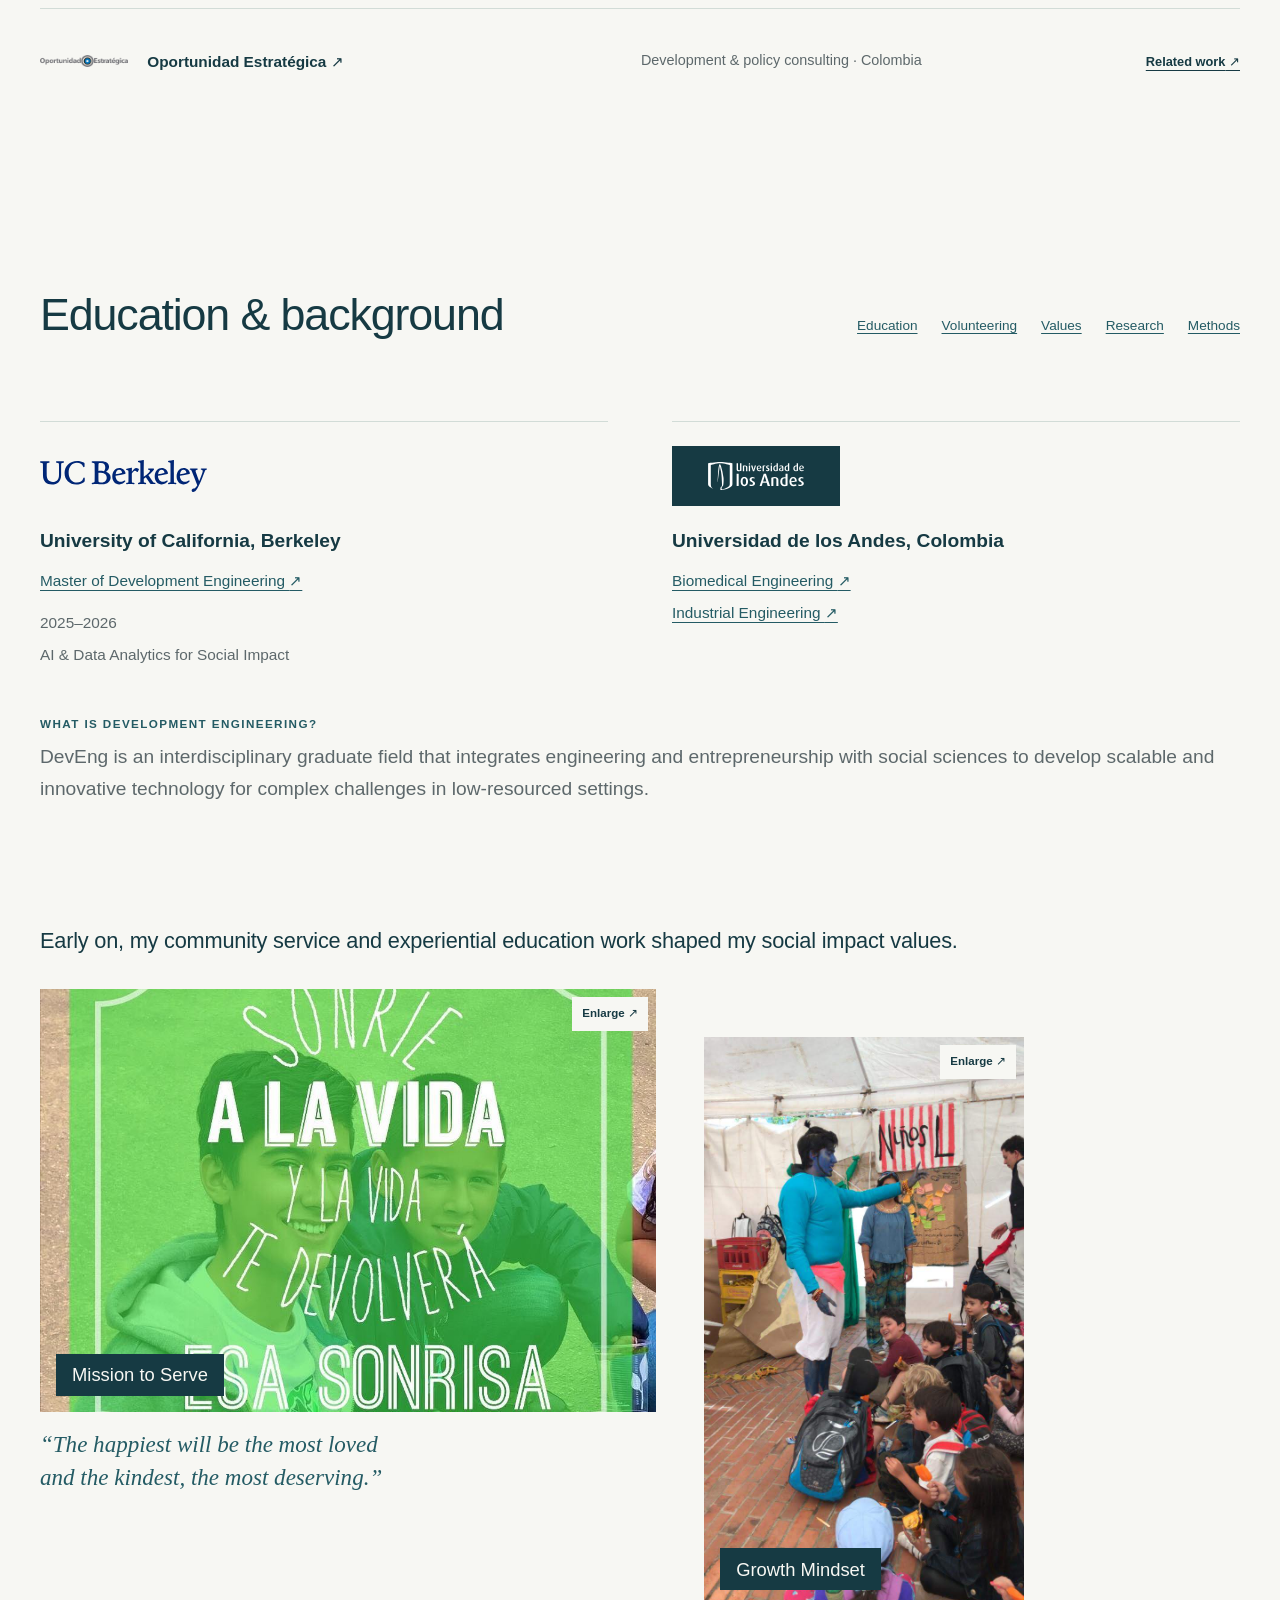
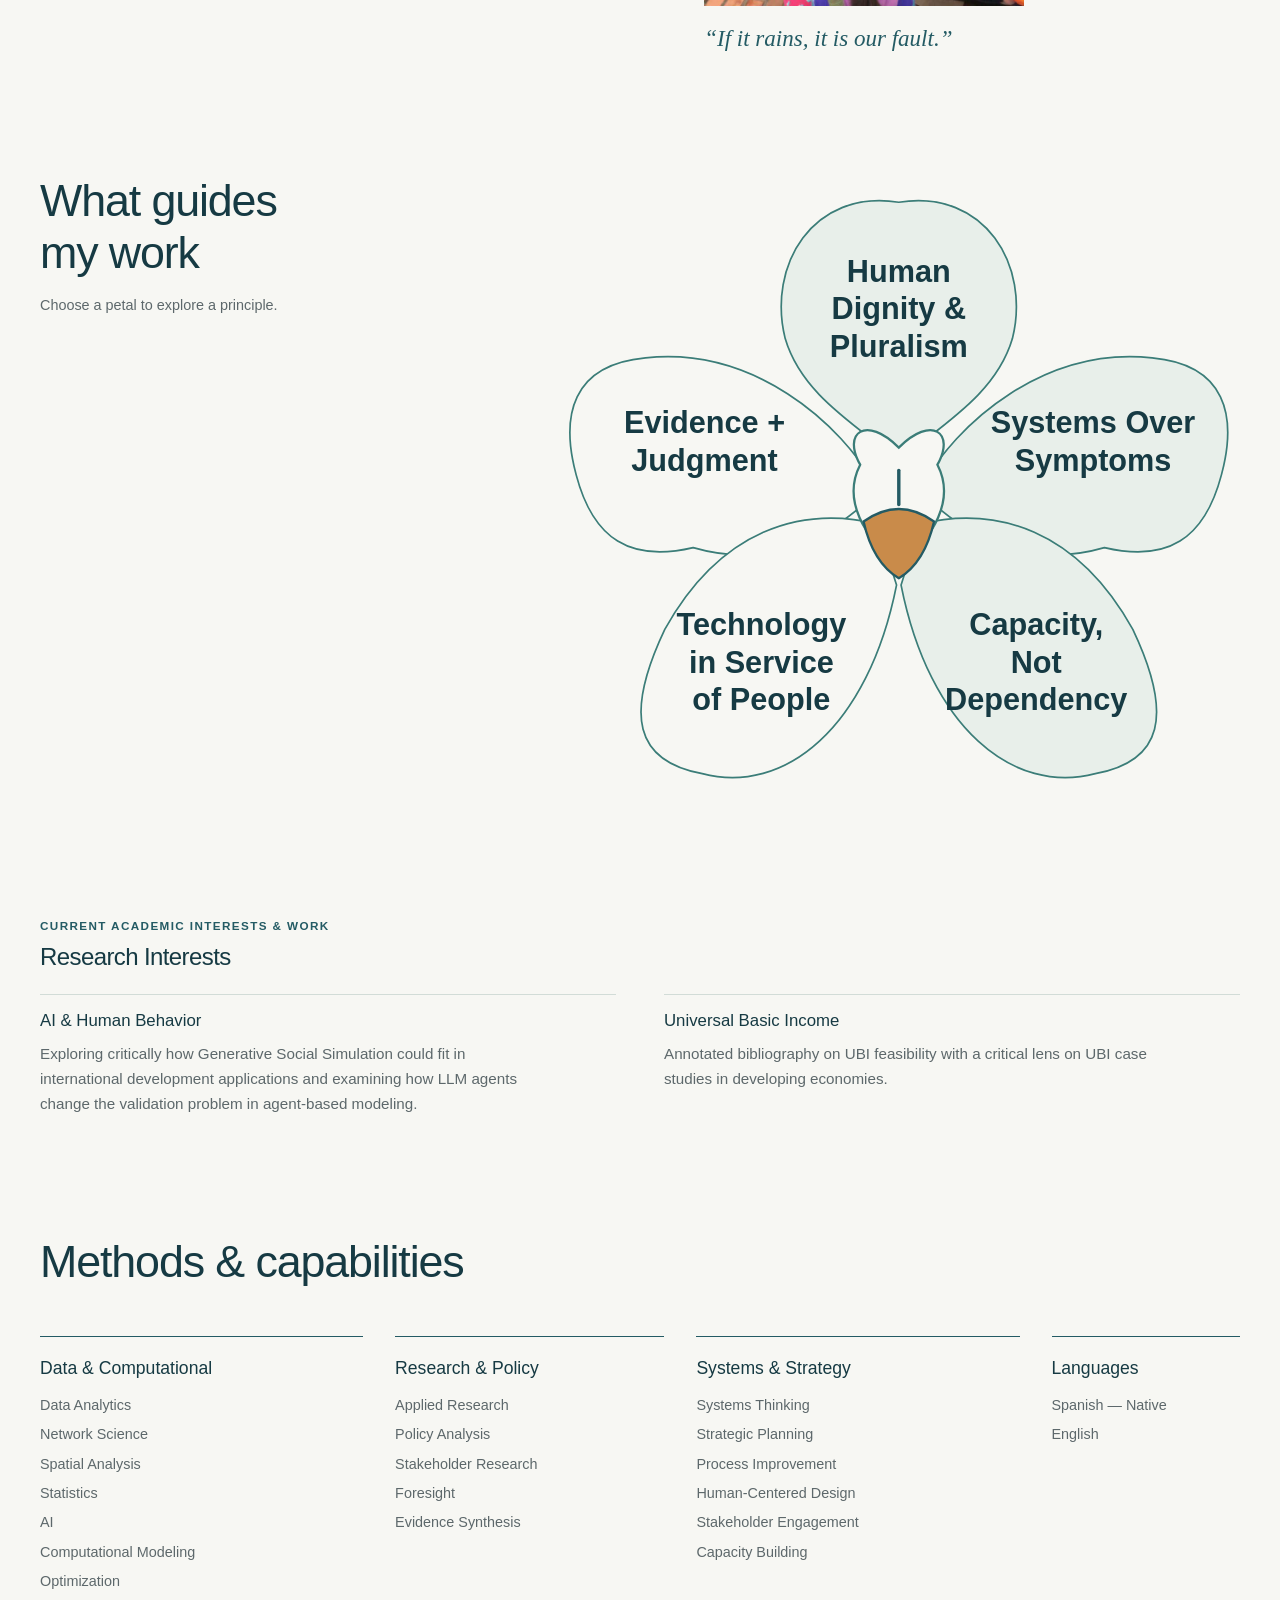
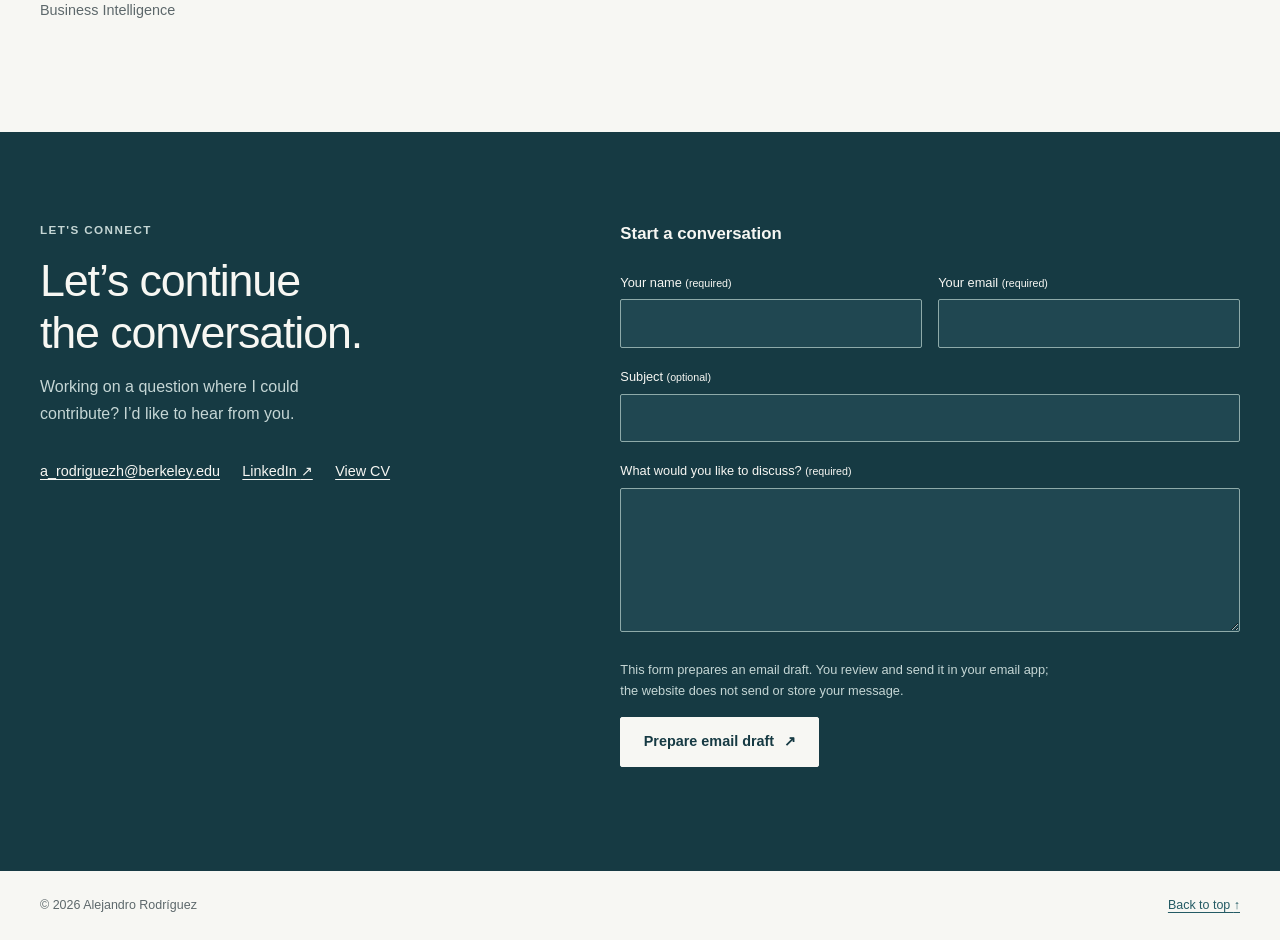
==== commit 259c3c70: "Dark mode toggle" ====
--- a/index.html
+++ b/index.html
@@ -7,6 +7,7 @@
     <meta name="theme-color" content="#163A43">
     <title>Alejandro Rodríguez | Data, Systems & Development</title>
     <link rel="preconnect" href="https://cdn.fontshare.com" crossorigin>
+    <script src="js/theme.js"></script>
     <link rel="stylesheet" href="css/base.css">
     <link rel="stylesheet" href="css/layout.css">
     <link rel="stylesheet" href="css/components.css">
@@ -30,6 +31,10 @@
                     <li><a href="#contact">Contact</a></li>
                 </ul>
             </nav>
+            <button class="theme-toggle" type="button" aria-label="Dark mode" aria-pressed="false" hidden>
+                <svg class="theme-icon theme-icon-moon" viewBox="0 0 24 24" fill="none" stroke="currentColor" stroke-width="1.7" stroke-linecap="round" stroke-linejoin="round" aria-hidden="true"><path d="M20.2 15.8A8.5 8.5 0 0 1 8.2 3.8a8.5 8.5 0 1 0 12 12Z"/></svg>
+                <svg class="theme-icon theme-icon-sun" viewBox="0 0 24 24" fill="none" stroke="currentColor" stroke-width="1.7" stroke-linecap="round" aria-hidden="true"><circle cx="12" cy="12" r="3.7"/><path d="M12 2v2m0 16v2M4.93 4.93l1.42 1.42m11.3 11.3 1.42 1.42M2 12h2m16 0h2M4.93 19.07l1.42-1.42m11.3-11.3 1.42-1.42"/></svg>
+            </button>
         </div>
     </header>
     <main id="main-content" tabindex="-1">
--- a/css/base.css
+++ b/css/base.css
@@ -36,6 +36,21 @@
     --page-width: 75rem;
 }
 
+/* The chosen theme changes only color tokens; the editorial layout stays shared. */
+:root[data-theme="dark"] {
+    color-scheme: dark;
+    --color-primary-dark: #dcece5;
+    --color-primary: #a9d6ca;
+    --color-accent: #a2c9b6;
+    --color-background: #121f22;
+    --color-surface: #1b3032;
+    --color-sage: #20383a;
+    --color-text: #eef3ed;
+    --color-text-muted: #bbcdc7;
+    --color-border: #3e5957;
+    --color-warm-accent: #e0ac71;
+}
+
 *,
 *::before,
 *::after {
--- a/css/components.css
+++ b/css/components.css
@@ -417,3 +417,41 @@
 .research-list article { padding-top: 1rem; border-top: 1px solid var(--color-border); }
 .research-list h3 { font-size: 1.05rem; margin-bottom: 0.65rem; }
 .research-list p { font-size: 0.95rem; color: var(--color-text-muted); max-width: 60ch; margin: 0; }
+
+/* Theme control and the few color fields that need a dark-theme treatment. */
+.theme-toggle {
+    display: inline-grid;
+    place-items: center;
+    flex: none;
+    width: 44px;
+    height: 44px;
+    padding: 0;
+    border: 1px solid var(--color-border);
+    border-radius: 3px;
+    background: transparent;
+    color: var(--color-primary-dark);
+}
+.theme-toggle:hover { background: var(--color-sage); }
+.theme-icon { width: 20px; height: 20px; }
+.theme-icon-sun { display: none; }
+:root[data-theme="dark"] .theme-icon-moon { display: none; }
+:root[data-theme="dark"] .theme-icon-sun { display: block; }
+
+:root[data-theme="dark"] .about-section { background: #192b2d; }
+:root[data-theme="dark"] .button,
+:root[data-theme="dark"] .nav-links .nav-projects,
+:root[data-theme="dark"] .community-overlay,
+:root[data-theme="dark"] .mark-on-dark { background: #315f63; color: #f7f7f3; }
+:root[data-theme="dark"] .button { border-color: #315f63; }
+:root[data-theme="dark"] .button:hover,
+:root[data-theme="dark"] .nav-links .nav-projects:hover,
+:root[data-theme="dark"] .nav-links .nav-projects[aria-current="page"] { background: #3d7375; color: #f7f7f3; }
+:root[data-theme="dark"] .skip-link { background: #a9d6ca; color: #121f22; }
+:root[data-theme="dark"] .media-link:hover .zoom-hint,
+:root[data-theme="dark"] .media-link:focus-visible .zoom-hint { background: #315f63; color: #f7f7f3; }
+:root[data-theme="dark"] .zoom-viewport { background: var(--color-surface); }
+:root[data-theme="dark"] .orchid-petal:hover text,
+:root[data-theme="dark"] .orchid-petal[aria-expanded="true"] text { fill: #121f22; }
+:root[data-theme="dark"] .contact-section { background: #18383e; }
+:root[data-theme="dark"] .contact-section .button { background: #f7f7f3; border-color: #f7f7f3; color: #163a43; }
+:root[data-theme="dark"] .contact-section .button:hover { background: #e8efea; border-color: #e8efea; color: #163a43; }
--- a/css/responsive.css
+++ b/css/responsive.css
@@ -1,10 +1,14 @@
 /* The menu remains visible without JavaScript. */
 @media (max-width: 380px) {
     .brand { font-size: 0.92rem; }
-    .nav-shell { column-gap: 0.5rem; }
+    .nav-shell { column-gap: 0.35rem; }
+    .brand { font-size: 0.84rem; }
+    .menu-button { gap: 0.35rem; padding-inline: 0.4rem; }
 }
 @media (max-width: 720px) {
     .navigation-ready .site-navigation:not(.is-open) { display: none; }
+    .theme-toggle { order: 1; }
+    .site-navigation { order: 2; }
     .navigation-ready .nav-links { flex-direction: column; gap: 0; padding-block: 0.5rem; }
     .navigation-ready .nav-links a { min-height: 44px; padding-block: 0.65rem; }
 }
@@ -105,3 +109,23 @@
     details > * { display: block; }
     .project-sun-works .media-frame, .dashboard-gallery .media-frame { max-height: none; }
 }
+
+@media print {
+    :root[data-theme="dark"] {
+        color-scheme: light;
+        --color-primary-dark: #163a43;
+        --color-primary: #245b64;
+        --color-accent: #3b7d78;
+        --color-background: #ffffff;
+        --color-surface: #ffffff;
+        --color-sage: #e8efea;
+        --color-text: #263238;
+        --color-text-muted: #5d686b;
+        --color-border: #d2dcd7;
+    }
+    :root[data-theme="dark"] .about-section,
+    :root[data-theme="dark"] .contact-section { background: white; color: black; }
+    :root[data-theme="dark"] .contact-section h2,
+    :root[data-theme="dark"] .contact-section p,
+    :root[data-theme="dark"] .contact-section a { color: black; }
+}
